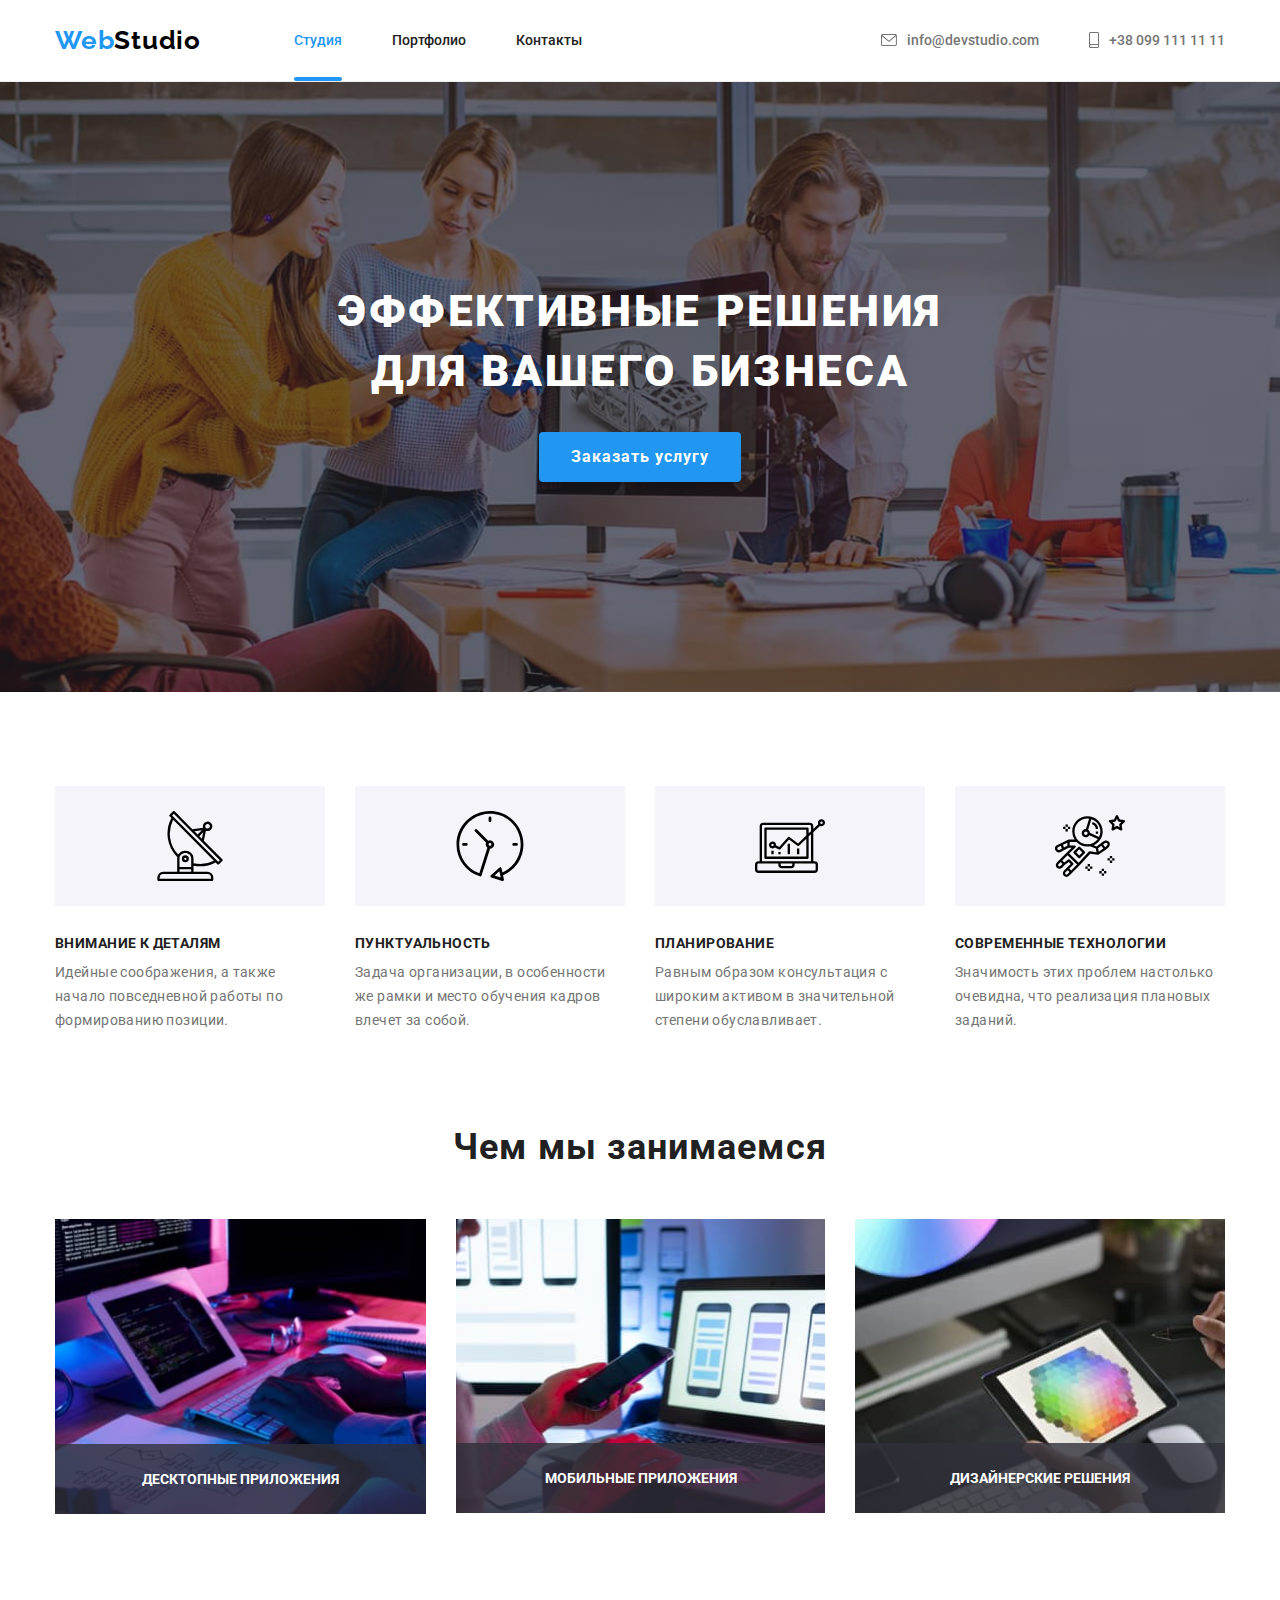
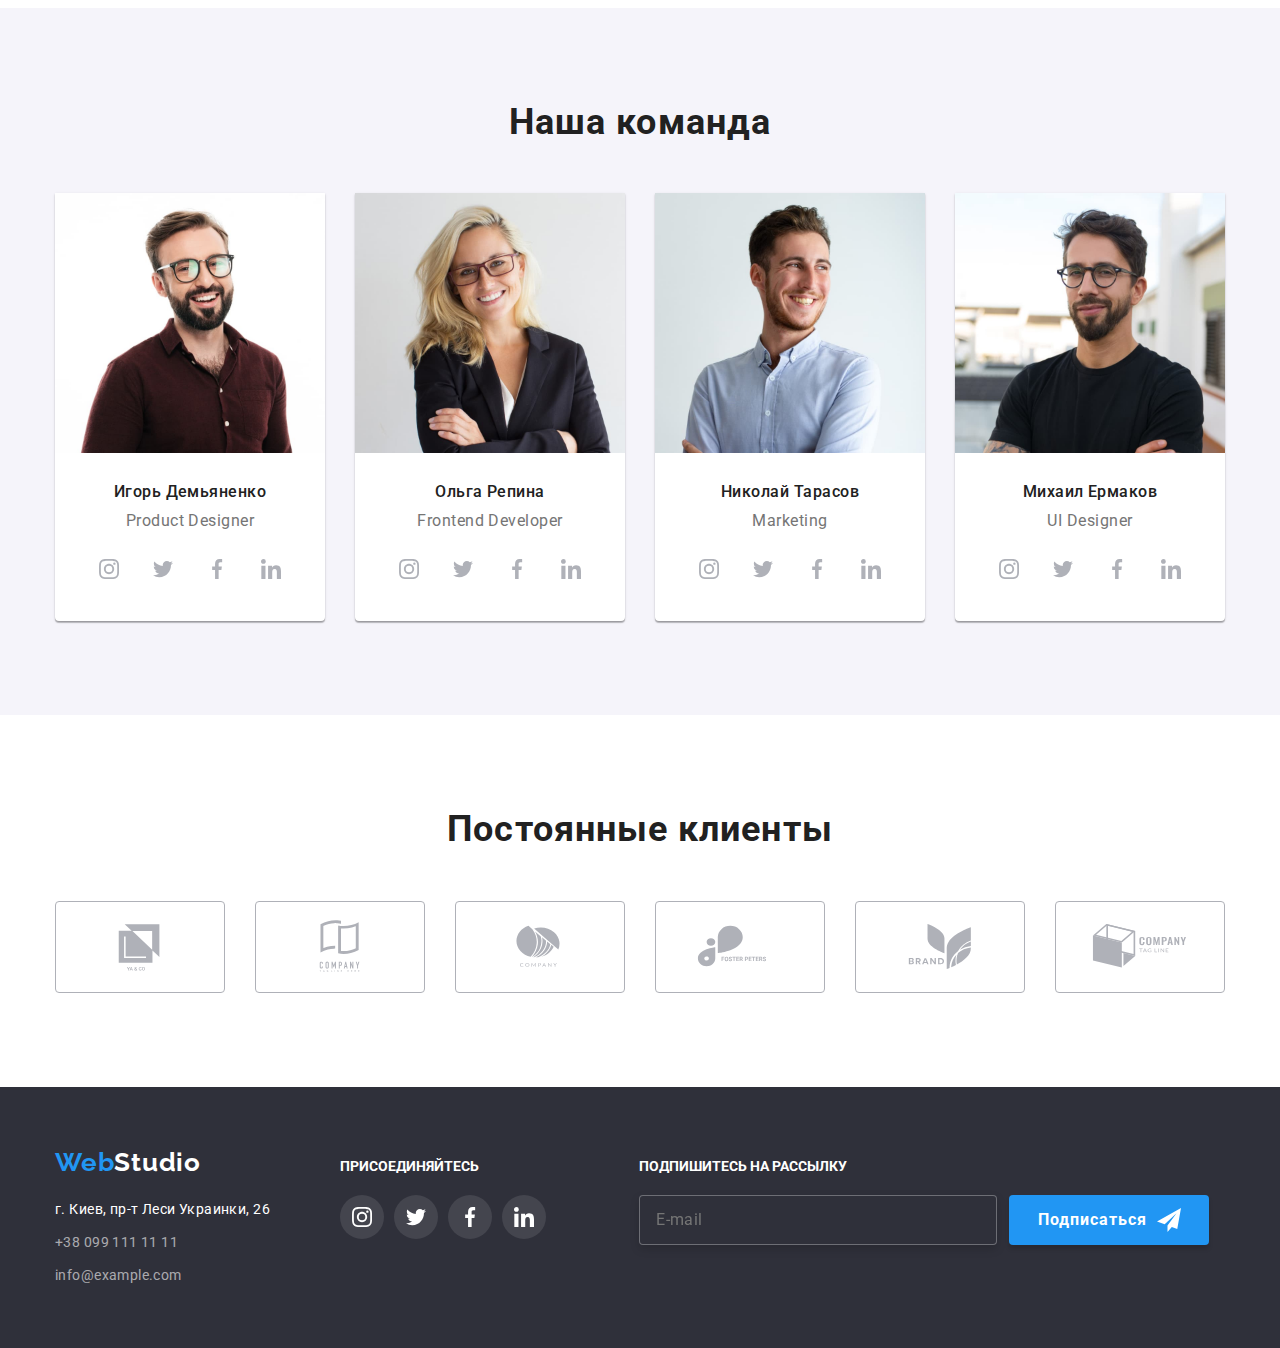
==== index.html @ 7b767199 "start_adapt" ====
<!DOCTYPE html>
<html lang="ru">
  <head>
    <meta charset="UTF-8" />
    <meta http-equiv="X-UA-Compatible" content="IE=edge" />
    <meta name="viewport" content="width=device-width, initial-scale=1.0" />
    <link
      href="https://fonts.googleapis.com/css2?family=Raleway:wght@700&family=Roboto:wght@400;500;700;900&display=swap"
      rel="stylesheet"
    />
    <link
      rel="stylesheet"
      href="https://cdnjs.cloudflare.com/ajax/libs/modern-normalize/1.1.0/modern-normalize.min.css"
    />
    <link rel="stylesheet" href="./css/main.min.css" />
    <title>WebStudio</title>
  </head>
  <body class="body">
    <header class="header">
      <div class="container container--nav">
        <a class="logo" href="index.html" lang="en"> <span class="logo-color">Web</span>Studio</a>
        <nav>
          <ul class="nav-page list">
            <li class="nav-page__item">
              <a href="./index.html" class="nav-page__link nav-page__link--current">Студия</a>
            </li>
            <li class="nav-page__item">
              <a href="./portfolio.html" class="nav-page__link">Портфолио</a>
            </li>
            <li class="nav-page__item"><a href="Контакты" class="nav-page__link">Контакты</a></li>
          </ul>
        </nav>
        <ul class="nav-contact list">
          <li class="nav-contact__item">
            <a class="nav-contact__link nav-contact__link--color" href="mailto:info@devstudio.com">
              <svg class="nav-contact__envelope" width="16" height="12">
                <use href="./images/icons/sprite.svg#icon-envelope"></use>
              </svg>
              info@devstudio.com</a
            >
          </li>
          <li class="nav-contact__item">
            <a class="nav-contact__link nav-contact__link--color" href="tel:+380991111111">
              <svg class="nav-contact__phone" width="10" height="16">
                <use href="./images/icons/sprite.svg#icon-smartphone"></use>
              </svg>
              +38 099 111 11 11</a
            >
          </li>
        </ul>
      </div>
    </header>
    <main class="main">
      <section class="hero section overlay">
        <div class="container">
          <h1 class="hero__title">
            Эффективные решения <br />
            для вашего бизнеса
          </h1>
          <button type="button" class="button button-hero" data-modal-open>Заказать услугу</button>
        </div>
        <div class="backdrop is-hidden" data-modal>
          <div class="modal">
            <button class="close-button" type="button" data-modal-close aria-label="Закрыть окно">
              <svg class="close-button__icon" width="18" height="18">
                <use href="./images/icons/sprite.svg#icon-close"></use>
              </svg>
            </button>

            <form class="order-form" autocomplete="off">
              <span class="order-form__title">Оставьте свои данные, мы вам перезвоним</span>
              <label class="order-form__field">
                <span class="order-form__label">Имя</span>
                <span class="order-form__input-container">
                  <input class="order-form__input" name="name" type="text" />
                  <svg class="order-form__icon" width="18" height="18">
                    <use href="./images/icons/sprite.svg#icon-person"></use>
                  </svg>
                </span>
              </label>
              <label class="order-form__field">
                <span class="order-form__label">Телефон</span>
                <span class="order-form__input-container">
                  <input class="order-form__input" name="phone" type="tel" />
                  <svg class="order-form__icon" width="18" height="18">
                    <use href="./images/icons/sprite.svg#icon-tel"></use>
                  </svg>
                </span>
              </label>
              <label class="order-form__field">
                <span class="order-form__label">Почта</span>
                <span class="order-form__input-container">
                  <input class="order-form__input" name="email" type="email" />
                  <svg class="order-form__icon" width="18" height="18">
                    <use href="./images/icons/sprite.svg#icon-mail"></use>
                  </svg>
                </span>
              </label>
              <label class="order-form__field order-form__comments">
                <span class="order-form__comments__label">Комментарий</span>
                <textarea
                  class="order-form__comments__text"
                  name="comments"
                  placeholder="Введите текст"
                ></textarea>
              </label>
              <label class="checkbox">
                <span class="checkbox__container">
                  <input class="checkbox__input" name="agreement" type="checkbox" />
                  <svg class="checkbox__icon-checked" width="16" height="15">
                    <use href="./images/icons/sprite.svg#icon-check"></use>
                  </svg>
                  <span class="checkbox__icon-unchecked"></span>
                </span>
                <span class="checkbox__label">
                  Соглашаюсь с рассылкой и принимаю
                  <a class="checkbox__link" href="" target="_blank" rel="noopener noreferrer"
                    >Условия договора</a
                  >
                </span>
              </label>
              <button class="button button-modal" type="submit">Отправить</button>
            </form>
          </div>
        </div>
      </section>
      <section class="section">
        <div class="container">
          <h2 hidden>Особенности</h2>
          <ul class="feature">
            <li class="feature__item">
              <div class="feature__background">
                <svg class="feature__icon" width="70" height="70">
                  <use href="./images/icons/sprite.svg#icon-antenna"></use>
                </svg>
              </div>
              <h3 class="feature__title">Внимание к деталям</h3>
              <p class="feature__text">
                Идейные соображения, а также начало повседневной работы по формированию позиции.
              </p>
            </li>
            <li class="feature__item">
              <div class="feature__background">
                <svg class="feature__icon" width="70" height="70">
                  <use href="./images/icons/sprite.svg#icon-clock"></use>
                </svg>
              </div>
              <h3 class="feature__title">Пунктуальность</h3>
              <p class="feature__text">
                Задача организации, в особенности же рамки и место обучения кадров влечет за собой.
              </p>
            </li>
            <li class="feature__item">
              <div class="feature__background">
                <svg class="feature__icon" width="70" height="70">
                  <use href="./images/icons/sprite.svg#icon-diagram"></use>
                </svg>
              </div>
              <h3 class="feature__title">Планирование</h3>
              <p class="feature__text">
                Равным образом консультация с широким активом в значительной степени обуславливает.
              </p>
            </li>
            <li class="feature__item">
              <div class="feature__background">
                <svg class="feature__icon" width="70" height="70">
                  <use href="./images/icons/sprite.svg#icon-astronaut"></use>
                </svg>
              </div>
              <h3 class="feature__title">Современные технологии</h3>
              <p class="feature__text">
                Значимость этих проблем настолько очевидна, что реализация плановых заданий.
              </p>
            </li>
          </ul>
        </div>
      </section>
      <section class="section task">
        <div class="container">
          <h2 class="task__title title-h2">Чем мы занимаемся</h2>
          <ul class="list task__list">
            <li class="task__item">
              <div class="task__name">
                <img
                  class="img"
                  src="./images/img_pc.jpg"
                  alt="Работа на ПК"
                  width="371"
                  height="294"
                />
                <div class="task__container">
                  <p class="task__text">ДЕСКТОПНЫЕ ПРИЛОЖЕНИЯ</p>
                </div>
              </div>
            </li>
            <li class="task__item">
              <div class="task__name">
                <img
                  class="img"
                  src="./images/img_phone.jpg"
                  alt="Работа на телефоне"
                  width="370"
                  height="294"
                />
                <div class="task__container">
                  <p class="task__text">МОБИЛЬНЫЕ ПРИЛОЖЕНИЯ</p>
                </div>
              </div>
            </li>
            <li class="task__item">
              <div class="task__name">
                <img
                  class="img"
                  src="./images/img_tab.jpg"
                  alt="Работа на планшете"
                  width="370"
                  height="294"
                />
                <div class="task__container">
                  <p class="task__text">ДИЗАЙНЕРСКИЕ РЕШЕНИЯ</p>
                </div>
              </div>
            </li>
          </ul>
        </div>
      </section>
      <section class="team section">
        <div class="container">
          <h2 class="team__title title-h2">Наша команда</h2>
          <ul class="team__cont team__list list">
            <li class="team__item">
              <img
                class="img"
                src="./images/img_PD.jpg"
                alt="Product Designer"
                width="270"
                height="260"
              />
              <div class="team__text">
                <h3 class="team__party">Игорь Демьяненко</h3>
                <p class="team__post" lang="en">Product Designer</p>
                <ul class="list social-network social-network-team">
                  <li class="social-network__item social-network-team__item">
                    <a
                      href=""
                      class="social-network__link social-network-team__link"
                      aria-label="instagram"
                    >
                      <svg class="social-network__icon" width="20" height="20">
                        <use href="./images/icons/sprite.svg#icon-instagram"></use>
                      </svg>
                    </a>
                  </li>
                  <li class="social-network__item social-network-team__item">
                    <a
                      href=""
                      class="social-network__link social-network-team__link"
                      aria-label="twitter"
                    >
                      <svg class="social-network__icon" width="20" height="20">
                        <use href="./images/icons/sprite.svg#icon-twitter"></use>
                      </svg>
                    </a>
                  </li>
                  <li class="social-network__item social-network-team__item">
                    <a
                      href=""
                      class="social-network__link social-network-team__link"
                      aria-label="facebook"
                    >
                      <svg class="social-network__icon" width="20" height="20">
                        <use href="./images/icons/sprite.svg#icon-facebook"></use>
                      </svg>
                    </a>
                  </li>
                  <li class="social-network__item social-network-team__item">
                    <a
                      href=""
                      class="social-network__link social-network-team__link"
                      aria-label="linkedin"
                    >
                      <svg class="social-network__icon" width="20" height="20">
                        <use href="./images/icons/sprite.svg#icon-linkedin"></use>
                      </svg>
                    </a>
                  </li>
                </ul>
              </div>
            </li>
            <li class="team__item">
              <img
                class="img"
                src="./images/img_FD.jpg"
                alt="Frontend Developer"
                width="270"
                height="260"
              />
              <div class="team__text">
                <h3 class="team__party">Ольга Репина</h3>
                <p class="team__post" lang="en">Frontend Developer</p>
                <ul class="list social-network social-network-team">
                  <li class="social-network__item social-network-team__item">
                    <a
                      href=""
                      class="social-network__link social-network-team__link"
                      aria-label="instagram"
                    >
                      <svg class="social-network__icon" width="20" height="20">
                        <use href="./images/icons/sprite.svg#icon-instagram"></use>
                      </svg>
                    </a>
                  </li>
                  <li class="social-network__item social-network-team__item">
                    <a
                      href=""
                      class="social-network__link social-network-team__link"
                      aria-label="twitter"
                    >
                      <svg class="social-network__icon" width="20" height="20">
                        <use href="./images/icons/sprite.svg#icon-twitter"></use>
                      </svg>
                    </a>
                  </li>
                  <li class="social-network__item social-network-team__item">
                    <a
                      href=""
                      class="social-network__link social-network-team__link"
                      aria-label="facebook"
                    >
                      <svg class="social-network__icon" width="20" height="20">
                        <use href="./images/icons/sprite.svg#icon-facebook"></use>
                      </svg>
                    </a>
                  </li>
                  <li class="social-network__item social-network-team__item">
                    <a
                      href=""
                      class="social-network__link social-network-team__link"
                      aria-label="linkedin"
                    >
                      <svg class="social-network__icon" width="20" height="20">
                        <use href="./images/icons/sprite.svg#icon-linkedin"></use>
                      </svg>
                    </a>
                  </li>
                </ul>
              </div>
            </li>
            <li class="team__item">
              <img class="img" src="./images/img_M.jpg" alt="Marketing" width="270" height="260" />
              <div class="team__text">
                <h3 class="team__party">Николай Тарасов</h3>
                <p class="team__post" lang="en">Marketing</p>
                <ul class="list social-network social-network-team">
                  <li class="social-network__item social-network-team__item">
                    <a
                      href=""
                      class="social-network__link social-network-team__link"
                      aria-label="instagram"
                    >
                      <svg class="social-network__icon" width="20" height="20">
                        <use href="./images/icons/sprite.svg#icon-instagram"></use>
                      </svg>
                    </a>
                  </li>
                  <li class="social-network__item social-network-team__item">
                    <a
                      href=""
                      class="social-network__link social-network-team__link"
                      aria-label="twitter"
                    >
                      <svg class="social-network__icon" width="20" height="20">
                        <use href="./images/icons/sprite.svg#icon-twitter"></use>
                      </svg>
                    </a>
                  </li>
                  <li class="social-network__item social-network-team__item">
                    <a
                      href=""
                      class="social-network__link social-network-team__link"
                      aria-label="facebook"
                    >
                      <svg class="social-network__icon" width="20" height="20">
                        <use href="./images/icons/sprite.svg#icon-facebook"></use>
                      </svg>
                    </a>
                  </li>
                  <li class="social-network__item social-network-team__item">
                    <a
                      href=""
                      class="social-network__link social-network-team__link"
                      aria-label="linkedin"
                    >
                      <svg class="social-network__icon" width="20" height="20">
                        <use href="./images/icons/sprite.svg#icon-linkedin"></use>
                      </svg>
                    </a>
                  </li>
                </ul>
              </div>
            </li>
            <li class="team__item">
              <img
                class="img"
                src="./images/img_UI.jpg"
                alt="UI Designer"
                width="270"
                height="260"
              />
              <div class="team__text">
                <h3 class="team__party">Михаил Ермаков</h3>
                <p class="team__post" lang="en">UI Designer</p>
                <ul class="list social-network social-network-team">
                  <li class="social-network__item social-network-team__item">
                    <a
                      href=""
                      class="social-network__link social-network-team__link"
                      aria-label="instagram"
                    >
                      <svg class="social-network__icon" width="20" height="20">
                        <use href="./images/icons/sprite.svg#icon-instagram"></use>
                      </svg>
                    </a>
                  </li>
                  <li class="social-network__item social-network-team__item">
                    <a
                      href=""
                      class="social-network__link social-network-team__link"
                      aria-label="twitter"
                    >
                      <svg class="social-network__icon" width="20" height="20">
                        <use href="./images/icons/sprite.svg#icon-twitter"></use>
                      </svg>
                    </a>
                  </li>
                  <li class="social-network__item social-network-team__item">
                    <a
                      href=""
                      class="social-network__link social-network-team__link"
                      aria-label="facebook"
                    >
                      <svg class="social-network__icon" width="20" height="20">
                        <use href="./images/icons/sprite.svg#icon-facebook"></use>
                      </svg>
                    </a>
                  </li>
                  <li class="social-network__item social-network-team__item">
                    <a
                      href=""
                      class="social-network__link social-network-team__link"
                      aria-label="linkedin"
                    >
                      <svg class="social-network__icon" width="20" height="20">
                        <use href="./images/icons/sprite.svg#icon-linkedin"></use>
                      </svg>
                    </a>
                  </li>
                </ul>
              </div>
            </li>
          </ul>
        </div>
      </section>
      <section class="section clients">
        <div class="container">
          <h2 class="clients__title title-h2">Постоянные клиенты</h2>
          <ul class="clients__list list">
            <li class="clients__item">
              <a class="clients__link" href="">
                <svg class="clients__icon" width="106" height="60">
                  <use href="./images/icons/sprite.svg#icon-Logo1"></use>
                </svg>
              </a>
            </li>
            <li class="clients__item">
              <a class="clients__link" href="">
                <svg class="clients__icon" width="106" height="60">
                  <use href="./images/icons/sprite.svg#icon-Logo2"></use>
                </svg>
              </a>
            </li>
            <li class="clients__item">
              <a class="clients__link" href="">
                <svg class="clients__icon" width="106" height="60">
                  <use href="./images/icons/sprite.svg#icon-Logo3"></use>
                </svg>
              </a>
            </li>
            <li class="clients__item">
              <a class="clients__link" href="">
                <svg class="clients__icon" width="106" height="60">
                  <use href="./images/icons/sprite.svg#icon-Logo4"></use>
                </svg>
              </a>
            </li>
            <li class="clients__item">
              <a class="clients__link" href="">
                <svg class="clients__icon" width="106" height="60">
                  <use href="./images/icons/sprite.svg#icon-Logo5"></use>
                </svg>
              </a>
            </li>
            <li class="clients__item">
              <a class="clients__link" href="">
                <svg class="clients__icon" width="106" height="60">
                  <use href="./images/icons/sprite.svg#icon-Logo6"></use>
                </svg>
              </a>
            </li>
          </ul>
        </div>
      </section>
    </main>
    <footer class="footer">
      <div class="container container--footer">
        <div class="adress">
          <a class="logo" href="./index.html" lang="en">
            <span class="logo-color">Web</span><span class="logo-color2">Studio</span></a
          >

          <address>
            <ul class="footer-adress list">
              <li class="footer-adress__item">
                <a class="footer-adress__link" href="https://goo.gl/maps/iKXkamstdU8A9RDW7"
                  >г. Киев, пр-т Леси Украинки, 26</a
                >
              </li>
              <li class="footer-adress__item">
                <a class="footer-adress__link footer-adress__telmail" href="tel:+380991111111"
                  >+38 099 111 11 11</a
                >
              </li>
              <li class="footer-adress__item">
                <a class="footer-adress__link footer-adress__telmail" href="mailto:info@example.com"
                  >info@example.com</a
                >
              </li>
            </ul>
          </address>
        </div>
        <div class="content">
          <h4 class="footer__title">ПРИСОЕДИНЯЙТЕСЬ</h4>
          <ul class="social-network social-network-footer list">
            <li class="social-network__item">
              <a class="social-network__link" href="" aria-label="Instagram">
                <svg class="social-network__icon" width="20" height="20">
                  <use href="./images/icons/sprite.svg#icon-instagram"></use>
                </svg>
              </a>
            </li>
            <li class="social-network__item">
              <a class="social-network__link" href="" aria-label="Twitter">
                <svg class="social-network__icon" width="20" height="20">
                  <use href="./images/icons/sprite.svg#icon-twitter"></use>
                </svg>
              </a>
            </li>
            <li class="social-network__item">
              <a class="social-network__link" href="" aria-label="Facebook">
                <svg class="social-network__icon" width="20" height="20">
                  <use href="./images/icons/sprite.svg#icon-facebook"></use>
                </svg>
              </a>
            </li>
            <li class="social-network__item">
              <a class="social-network__link" href="" aria-label="LinkedIn">
                <svg class="social-network__icon" width="20" height="20">
                  <use href="./images/icons/sprite.svg#icon-linkedin"></use>
                </svg>
              </a>
            </li>
          </ul>
        </div>
        <div class="footer-connect">
          <h4 class="footer__title">ПОДПИШИТЕСЬ НА РАССЫЛКУ</h4>
          <form class="footer-connect__form">
            <label class="footer-connect__field">
              <input
                class="footer-connect__input"
                name="footer-email"
                type="email"
                placeholder="E-mail"
              />
            </label>

            <button type="submit" class="button button-footer">Подписаться</button>
            <svg class="button-footer-icon" width="24" height="24">
              <use href="./images/icons/sprite.svg#icon-telegram"></use>
            </svg>
          </form>
        </div>
      </div>
    </footer>
    <script src="./js/modal.js"></script>
  </body>
</html>
---- css/main.min.css ----
h1,h2,h3,h4,h5,h6,p,ul{margin-top:0;margin-bottom:0}ul{padding-left:0}.body .button{cursor:pointer;border:none}html{-webkit-box-sizing:border-box;box-sizing:border-box}*,*::before,*::after{-webkit-box-sizing:inherit;box-sizing:inherit}img{display:block;max-width:100%;height:auto}.body{font-family:Roboto, sans-serif;font-style:normal;font-weight:400;color:#757575}.container{width:1200px;margin:0 auto;padding-left:15px;padding-right:15px}.section{padding-top:94px;padding-bottom:94px}.list,.main .company-list,.task-list,.company-title,.clients-title,.gallery{list-style-type:none;margin:0;padding:0}.title-h2{margin-bottom:50px;font-weight:700;font-size:36px;line-height:1.16;text-align:center;letter-spacing:0.03em;color:#212121}.logo{margin-right:93px;margin-top:25px;margin-bottom:25px;font-family:Raleway, sans-serif;font-weight:700;text-decoration:none;font-size:26px;line-height:1.19;letter-spacing:0.03em;color:#000}.logo-color{color:#2196f3}.logo-color2{color:#fff}.button{font-weight:700;font-size:16px;font-family:inherit;line-height:1.87;letter-spacing:0.06em;color:#fff;background-color:#2196f3;-webkit-box-shadow:0px 4px 4px rgba(0,0,0,0.15);box-shadow:0px 4px 4px rgba(0,0,0,0.15);border-radius:4px;-webkit-transition:background-color 250ms cubic-bezier(0.4, 0, 0.2, 1);transition:background-color 250ms cubic-bezier(0.4, 0, 0.2, 1)}.button:hover,.button:focus{background-color:#188ce8}.button-hero{display:block;margin:0 auto;padding:10px 32px}.button-footer{display:-webkit-box;display:-ms-flexbox;display:flex;padding:10px 62px 10px 29px;margin-left:12px}.button-footer-icon{position:absolute;right:28px;fill:white}.button-modal{display:block;margin:0 auto;padding:10px 55px}.social-network{display:-webkit-box;display:-ms-flexbox;display:flex;-webkit-box-pack:center;-ms-flex-pack:center;justify-content:center}.social-network__item:not(:last-child){margin-right:10px}.social-network__link{display:-webkit-box;display:-ms-flexbox;display:flex;width:44px;height:44px;border-radius:50%;-webkit-box-pack:center;-ms-flex-pack:center;justify-content:center;-webkit-box-align:center;-ms-flex-align:center;align-items:center;cursor:pointer;background-color:rgba(255,255,255,0.1);fill:#fff;-webkit-transition:250ms cubic-bezier(0.4, 0, 0.2, 1);transition:250ms cubic-bezier(0.4, 0, 0.2, 1)}.social-network__link:hover,.social-network__link:focus{background-color:#2196f3;fill:#fff}.social-network-team{margin-top:16px}.social-network-team__item{fill:#afb1b8}.social-network-team__link{background-color:#fff;fill:#afb1b8}.social-network-team__link:hover,.social-network-team__link:focus{-webkit-filter:drop-shadow(0px 4px 4px rgba(0,0,0,0.25));filter:drop-shadow(0px 4px 4px rgba(0,0,0,0.25))}.header{border-bottom:1px solid #ececec;background-color:#fff}.container--nav{display:-webkit-box;display:-ms-flexbox;display:flex;-webkit-box-align:center;-ms-flex-align:center;align-items:center}.nav-page,.nav-contact{display:-webkit-box;display:-ms-flexbox;display:flex;list-style-type:none;margin-left:auto;font-weight:500;font-size:14px}.nav-page__item:not(:last-child),.nav-contact__item:not(:last-child){margin-right:50px}.nav-page__link,.nav-contact__link{padding-top:30px;padding-bottom:30px;position:relative;text-decoration:none;color:#212121;-webkit-transition:250ms cubic-bezier(0.4, 0, 0.2, 1);transition:250ms cubic-bezier(0.4, 0, 0.2, 1)}.nav-page__link--color,.nav-contact__link--color{padding-top:30px;padding-bottom:30px;text-decoration:none;color:#757575;-webkit-transition:250ms cubic-bezier(0.4, 0, 0.2, 1);transition:250ms cubic-bezier(0.4, 0, 0.2, 1)}.nav-page__link--current,.nav-contact__link--current{color:#2196f3}.nav-page__link--current::after,.nav-contact__link--current::after{content:'';position:absolute;left:0;bottom:-3px;width:100%;height:4px;background-color:#2196f3;border-radius:2px}.nav-page__link:hover,.nav-page__link:focus,.nav-contact__link:hover,.nav-contact__link:focus{color:#2196f3;fill:#2196f3}.nav-page__envelope,.nav-page__phone,.nav-contact__envelope,.nav-contact__phone{margin-right:10px;fill:currentColor}.nav-page__link--color,.nav-contact__link--color{display:-webkit-box;display:-ms-flexbox;display:flex;-webkit-box-align:center;-ms-flex-align:center;align-items:center}.hero{background-color:#2f303a;padding-top:200px;padding-bottom:210px}.hero__title{font-weight:900;font-size:44px;line-height:1.36;text-align:center;letter-spacing:0.06em;text-transform:uppercase;color:#fff;margin-top:0;margin-bottom:30px}.feature{display:-webkit-box;display:-ms-flexbox;display:flex;list-style-type:none}.feature__item{width:270px}.feature__item:not(:last-child){margin-right:30px}.feature__background{display:-webkit-box;display:-ms-flexbox;display:flex;-webkit-box-pack:center;-ms-flex-pack:center;justify-content:center;-webkit-box-align:center;-ms-flex-align:center;align-items:center;width:100%;height:120px;margin-bottom:30px;background-color:#f5f4fa}.feature__title{margin:0;font-weight:700;font-size:14px;line-height:1.14;letter-spacing:0.03em;text-transform:uppercase;color:#212121}.feature__text{margin-top:10px;margin-bottom:0;font-size:14px;line-height:1.71;letter-spacing:0.03em}.overlay{background-image:-webkit-gradient(linear, left bottom, left top, from(rgba(47,48,58,0.4)), to(rgba(47,48,58,0.4))),url(../images/img_overlay.jpg);background-image:linear-gradient(to top, rgba(47,48,58,0.4), rgba(47,48,58,0.4)),url(../images/img_overlay.jpg);max-width:1600px;margin-left:auto;margin-right:auto;background-position:center;background-size:cover;background-repeat:no-repeat}.backdrop{position:fixed;top:0;left:0;width:100%;height:100%;z-index:10;background-color:rgba(0,0,0,0.2);-webkit-transition:opacity 250ms cubic-bezier(0.4, 0, 0.2, 1),visibility 250ms cubic-bezier(0.4, 0, 0.2, 1);transition:opacity 250ms cubic-bezier(0.4, 0, 0.2, 1),visibility 250ms cubic-bezier(0.4, 0, 0.2, 1)}.backdrop.is-hidden{visibility:hidden;opacity:0;pointer-events:none}.modal-backdrop.is-hidden .modal{opacity:0;-webkit-transform:translate(-50%, -50%) scale(1.5);transform:translate(-50%, -50%) scale(1.5)}.modal{position:absolute;top:50%;left:50%;-webkit-transform:translate(-50%, -50%);transform:translate(-50%, -50%);display:-webkit-box;display:-ms-flexbox;display:flex;-webkit-box-align:center;-ms-flex-align:center;align-items:center;-webkit-box-pack:center;-ms-flex-pack:center;justify-content:center;height:581px;padding:40px;background-color:#fff;-webkit-box-shadow:0px 1px 3px rgba(0,0,0,0.12),0px 1px 1px rgba(0,0,0,0.14),0px 2px 1px rgba(0,0,0,0.2);box-shadow:0px 1px 3px rgba(0,0,0,0.12),0px 1px 1px rgba(0,0,0,0.14),0px 2px 1px rgba(0,0,0,0.2);border-radius:4px;opacity:1;-webkit-transform:translate(-50%, -50%) scale(1);transform:translate(-50%, -50%) scale(1);-webkit-transition:opacity 250ms cubic-bezier(0.4, 0, 0.2, 1),-webkit-transform 250ms cubic-bezier(0.4, 0, 0.2, 1);transition:opacity 250ms cubic-bezier(0.4, 0, 0.2, 1),-webkit-transform 250ms cubic-bezier(0.4, 0, 0.2, 1);transition:transform 250ms cubic-bezier(0.4, 0, 0.2, 1),opacity 250ms cubic-bezier(0.4, 0, 0.2, 1);transition:transform 250ms cubic-bezier(0.4, 0, 0.2, 1),opacity 250ms cubic-bezier(0.4, 0, 0.2, 1),-webkit-transform 250ms cubic-bezier(0.4, 0, 0.2, 1)}.close-button{position:absolute;top:8px;right:8px;display:-webkit-box;display:-ms-flexbox;display:flex;-webkit-box-pack:center;-ms-flex-pack:center;justify-content:center;-webkit-box-align:center;-ms-flex-align:center;align-items:center;padding:0;margin:0;width:30px;height:30px;background-color:#fff;border:1px solid rgba(0,0,0,0.1);border-radius:50%;cursor:pointer;-webkit-transition:250ms cubic-bezier(0.4, 0, 0.2, 1);transition:250ms cubic-bezier(0.4, 0, 0.2, 1)}.close-button__icon{fill:currentColor}.close-button:hover,.close-button:focus{color:#2196f3}.order-form__title{display:-webkit-box;display:-ms-flexbox;display:flex;-webkit-box-pack:center;-ms-flex-pack:center;justify-content:center;margin-bottom:12px;font-weight:700;font-size:20px;line-height:1.15;color:#212121}.order-form__field{display:block;margin-bottom:10px;text-align:left}.order-form__label,.order-form__comments__label,.order-form__comments__text{display:inline-block;margin-bottom:4px;font-size:12px;line-height:1.17;letter-spacing:0.01em}.order-form__input-container{position:relative;display:block}.order-form__input{display:-webkit-box;display:-ms-flexbox;display:flex;width:100%;height:40px;padding:12px 16px;padding-left:42px;line-height:1.14;letter-spacing:0.01em;color:#757575;border:1px solid rgba(33,33,33,0.2);border-radius:4px;-webkit-transition:border-color 250ms cubic-bezier(0.4, 0, 0.2, 1);transition:border-color 250ms cubic-bezier(0.4, 0, 0.2, 1)}.order-form__icon{position:absolute;top:50%;left:13px;color:#212121;fill:currentColor;-webkit-transform:translateY(-50%);transform:translateY(-50%);-webkit-transition:color 250ms cubic-bezier(0.4, 0, 0.2, 1);transition:color 250ms cubic-bezier(0.4, 0, 0.2, 1)}.order-form__field:focus-within .order-form__input,.order-form__field:focus-within .order-form__comments__text{outline:0;border-color:#2196f3}.order-form__field:focus-within .order-form__icon{color:#2196f3}.order-form__comments{margin-bottom:20px}.order-form__comments__text{display:-webkit-box;display:-ms-flexbox;display:flex;width:100%;height:120px;padding:12px 16px;resize:none;color:#757575;border:1px solid rgba(33,33,33,0.2);border-radius:4px;-webkit-transition:border-color 250ms cubic-bezier(0.4, 0, 0.2, 1);transition:border-color 250ms cubic-bezier(0.4, 0, 0.2, 1)}.order-form__comments::-webkit-input-placeholder{color:rgba(117,117,117,0.5)}.order-form__comments:-ms-input-placeholder{color:rgba(117,117,117,0.5)}.order-form__comments::-ms-input-placeholder{color:rgba(117,117,117,0.5)}.order-form__comments::placeholder{color:rgba(117,117,117,0.5)}.checkbox{display:-webkit-box;display:-ms-flexbox;display:flex;-webkit-box-pack:center;-ms-flex-pack:center;justify-content:center;-webkit-box-align:center;-ms-flex-align:center;align-items:center;margin-bottom:30px;width:100%}.checkbox__container{position:relative;display:block;width:16px;height:15px;margin-right:8px;cursor:pointer}.checkbox__icon-checked{position:absolute;top:0;left:0;width:16px;height:15px;-webkit-transform:scale(0.2);transform:scale(0.2);opacity:0;-webkit-transition:opacity 250ms cubic-bezier(0.4, 0, 0.2, 1),-webkit-transform 250ms cubic-bezier(0.4, 0, 0.2, 1);transition:opacity 250ms cubic-bezier(0.4, 0, 0.2, 1),-webkit-transform 250ms cubic-bezier(0.4, 0, 0.2, 1);transition:transform 250ms cubic-bezier(0.4, 0, 0.2, 1),opacity 250ms cubic-bezier(0.4, 0, 0.2, 1);transition:transform 250ms cubic-bezier(0.4, 0, 0.2, 1),opacity 250ms cubic-bezier(0.4, 0, 0.2, 1),-webkit-transform 250ms cubic-bezier(0.4, 0, 0.2, 1)}.checkbox__icon-unchecked{position:absolute;top:0;left:0;display:block;width:16px;height:15px;border:2px solid #757575;border-radius:2px;-webkit-transition:border-color 250ms cubic-bezier(0.4, 0, 0.2, 1),border-color 250ms cubic-bezier(0.4, 0, 0.2, 1);transition:border-color 250ms cubic-bezier(0.4, 0, 0.2, 1),border-color 250ms cubic-bezier(0.4, 0, 0.2, 1)}.checkbox__label{cursor:pointer;font-size:14px;line-height:1.71;letter-spacing:0.03em;color:#757575}.checkbox__link{color:#2196f3;-webkit-text-decoration-line:underline;text-decoration-line:underline}.checkbox__input{position:absolute;white-space:nowrap;width:1px;height:1px;overflow:hidden;border:0;padding:0;clip:rect(0 0 0 0);-webkit-clip-path:inset(50%);clip-path:inset(50%);margin:-1px}.checkbox__input:checked+.checkbox__icon-checked{-webkit-transform:scale(1);transform:scale(1);opacity:1}.checkbox__input:checked ~ .checkbox__icon-unchecked{border-color:#2196f3}.checkbox__input:focus ~ .checkbox__icon-unchecked,.checkbox__input:hover ~ .checkbox__icon-unchecked{border-color:#2196f3}.checkbox__input:focus:checked ~ .checkbox__icon-unchecked,.checkbox__input:hover:checked ~ .checkbox__icon-unchecked{border-color:#2196f3}.team{background-color:#f5f4fa}.team__cont{display:-webkit-box;display:-ms-flexbox;display:flex;-webkit-box-pack:justify;-ms-flex-pack:justify;justify-content:space-between}.team__item{background-color:#fff;-webkit-box-shadow:0px 1px 3px rgba(0,0,0,0.12),0px 1px 1px rgba(0,0,0,0.14),0px 2px 1px rgba(0,0,0,0.2);box-shadow:0px 1px 3px rgba(0,0,0,0.12),0px 1px 1px rgba(0,0,0,0.14),0px 2px 1px rgba(0,0,0,0.2);border-radius:0px 0px 4px 4px}.team__list:not(:last-child){margin-right:30px}.team__item:not(:last-child){margin-right:30px}.team__party{padding-bottom:10px;font-weight:500;font-size:16px;line-height:1.18;text-align:center;letter-spacing:0.03em;color:#212121}.team__post{font-size:16px;line-height:1.18;text-align:center;letter-spacing:0.03em}.team__text{padding-top:30px;padding-bottom:30px}.task{padding-top:0px}.task__container{width:100%;height:70px;position:absolute;display:-webkit-box;display:-ms-flexbox;display:flex;-webkit-box-pack:center;-ms-flex-pack:center;justify-content:center;-webkit-box-align:center;-ms-flex-align:center;align-items:center;bottom:0px;left:0px;color:#fff;background-color:rgba(47,48,58,0.8)}.task__name{position:relative}.task__text{font-size:14px;font-weight:700}.task__list{display:-webkit-box;display:-ms-flexbox;display:flex;-webkit-box-pack:justify;-ms-flex-pack:justify;justify-content:space-between}.task__item:not(:last-child){margin-right:30px}.clients__list{display:-webkit-box;display:-ms-flexbox;display:flex;list-style-type:none;padding:0}.clients__item:not(:last-child){margin-right:30px}.clients__link{display:-webkit-box;display:-ms-flexbox;display:flex;width:170px;height:92px;-webkit-box-pack:center;-ms-flex-pack:center;justify-content:center;-webkit-box-align:center;-ms-flex-align:center;align-items:center;border-radius:4px;border:1px solid #afb1b8;fill:#afb1b8;-webkit-transition:250ms cubic-bezier(0.4, 0, 0.2, 1);transition:250ms cubic-bezier(0.4, 0, 0.2, 1)}.clients__link:hover,.clients__link:focus{border:1px solid #2196f3;fill:#2196f3}.filter,.gallery{list-style-type:none;font-size:14px}.filter{display:-webkit-box;display:-ms-flexbox;display:flex;-webkit-box-pack:center;-ms-flex-pack:center;justify-content:center}.filter__container:not(:last-child){margin-right:8px}.filter__button{padding:6px 22px;letter-spacing:0.06em;color:#212121;font-family:inherit;font-weight:500;font-size:16px;line-height:1.62;letter-spacing:0.03em;background-color:#f5f4fa;border-radius:4px;-webkit-transition:250ms cubic-bezier(0.4, 0, 0.2, 1);transition:250ms cubic-bezier(0.4, 0, 0.2, 1)}.filter__button:hover,.filter__button:focus{background-color:#2196f3;-webkit-box-shadow:0px 3px 1px rgba(0,0,0,0.1),0px 1px 2px rgba(0,0,0,0.08),0px 2px 2px rgba(0,0,0,0.12);box-shadow:0px 3px 1px rgba(0,0,0,0.1),0px 1px 2px rgba(0,0,0,0.08),0px 2px 2px rgba(0,0,0,0.12);color:#fff}.filter__button--current{background-color:#2196f3;color:#fff}.gallery{display:-webkit-box;display:-ms-flexbox;display:flex;-ms-flex-wrap:wrap;flex-wrap:wrap;margin-top:50px}.card{margin-right:30px;margin-bottom:30px}.card:nth-child(3n){margin-right:0px}.card:nth-last-child(-n+3){margin-bottom:0}.card__link{text-decoration:none;-ms-scroll-snap-type:none;scroll-snap-type:none;display:inline-block;-webkit-transition:250ms cubic-bezier(0.4, 0, 0.2, 1);transition:250ms cubic-bezier(0.4, 0, 0.2, 1)}.card__link:hover{-webkit-box-shadow:0px 1px 1px rgba(0,0,0,0.12),0px 4px 4px rgba(0,0,0,0.06),1px 4px 6px rgba(0,0,0,0.16);box-shadow:0px 1px 1px rgba(0,0,0,0.12),0px 4px 4px rgba(0,0,0,0.06),1px 4px 6px rgba(0,0,0,0.16)}.card__name{margin-bottom:4px;font-weight:700;font-size:18px;line-height:2;letter-spacing:0.06em;color:#212121}.card__comment{font-size:16px;line-height:1.88;letter-spacing:0.03em;color:#757575}.card__container{position:relative;overflow:hidden}.card__text-container{padding:20px 24px;border:1px solid #eee}.card__img{display:block;max-width:100%;height:auto}.card__text{padding:63px 24px}.card__thumb{width:100%;height:100%;top:0px;left:0px;color:#fff;position:absolute;background-color:rgba(33,150,243,0.9);font-size:18px;line-height:1.55;letter-spacing:0.03em;-webkit-transform:translateY(100%);transform:translateY(100%);-webkit-transition:250ms cubic-bezier(0.4, 0, 0.2, 1);transition:250ms cubic-bezier(0.4, 0, 0.2, 1)}.card__link:hover .card__thumb,.card__link:focus .card__thumb{-webkit-transform:translateY(0);transform:translateY(0)}.footer{background-color:#2f303a}.footer__title{margin-top:0;margin-bottom:20px;font-style:bold;font-size:14px;line-height:1.14;color:#fff}.adress{padding:60px 0px}.container--footer{display:-webkit-box;display:-ms-flexbox;display:flex}.content{padding-top:72px}.footer-adress{list-style-type:none;padding-top:20px;margin-right:70px}.footer-adress__item:not(:last-child){margin-bottom:9px}.footer-adress__link{text-decoration:none;font-style:normal;font-size:14px;line-height:1.71;letter-spacing:0.03em;color:#fff}.footer-adress__telmail{color:rgba(255,255,255,0.6)}.footer-adress__link:hover{color:#2196f3}.footer-connect{margin-top:72px;margin-left:93px}.footer-connect__form{position:relative;display:-webkit-box;display:-ms-flexbox;display:flex;-webkit-box-align:center;-ms-flex-align:center;align-items:center}.footer-connect__field:focus-within .footer-connect__input{outline:0;border-color:#2196f3}.footer-connect__input{display:-webkit-box;display:-ms-flexbox;display:flex;width:358px;height:50px;padding:12px 16px;line-height:1.14;letter-spacing:0.03em;background-color:#2f303a;color:rgba(255,255,255,0.6);border:1px solid rgba(255,255,255,0.3);-webkit-filter:drop-shadow(0px 4px 4px rgba(0,0,0,0.15));filter:drop-shadow(0px 4px 4px rgba(0,0,0,0.15));border-radius:4px;-webkit-transition:border-color 250ms cubic-bezier(0.4, 0, 0.2, 1);transition:border-color 250ms cubic-bezier(0.4, 0, 0.2, 1)}
/*# sourceMappingURL=main.min.css.map */
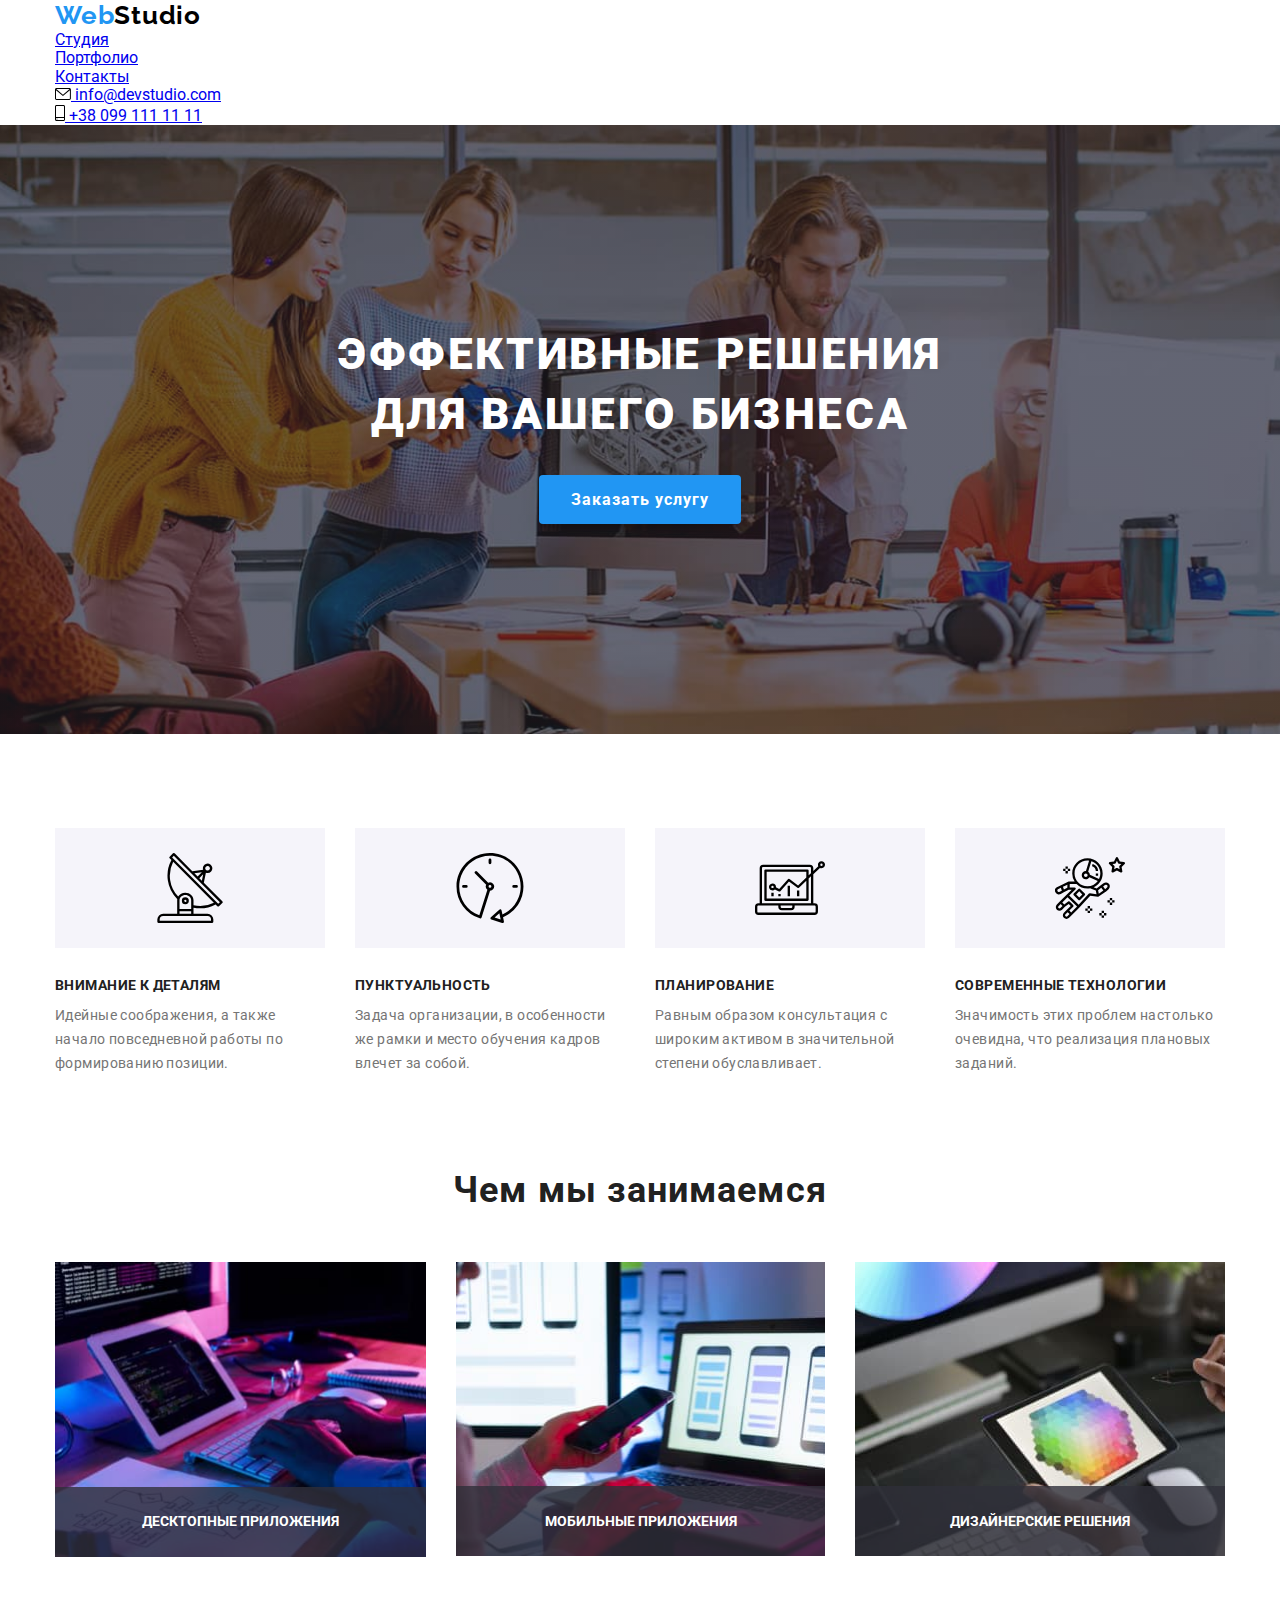
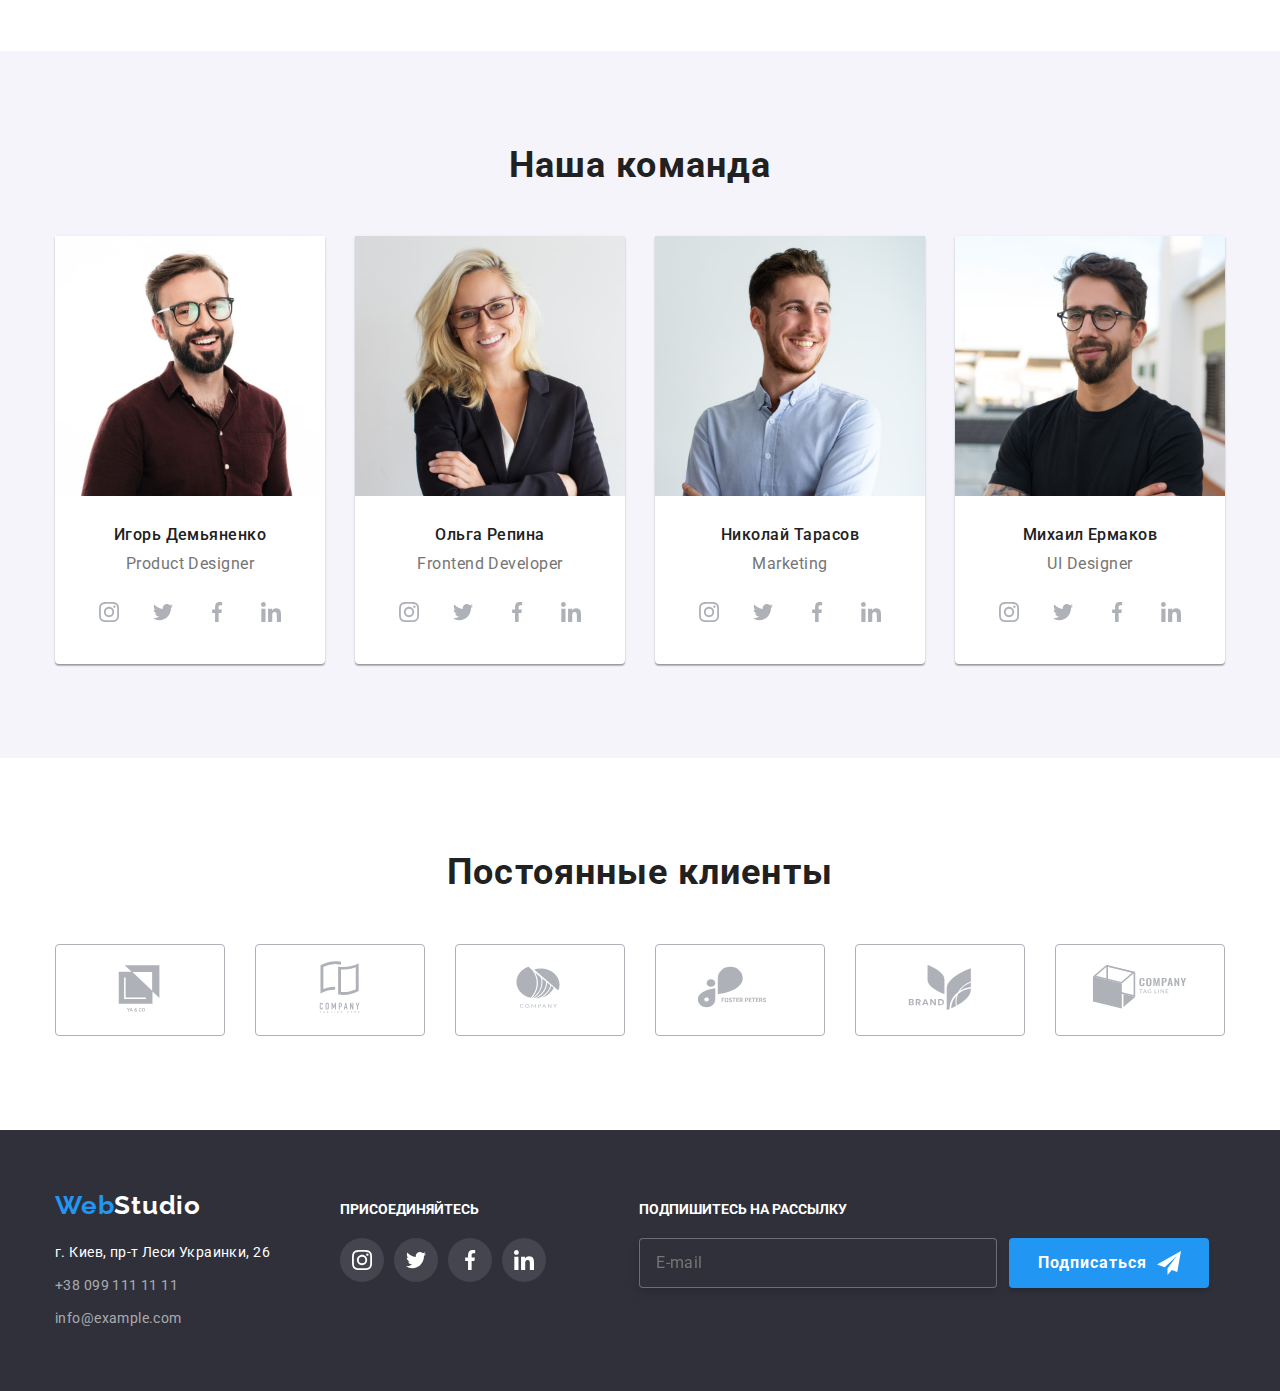
==== commit 842aa3f5: "footer adapt" ====
--- a/index.html
+++ b/index.html
@@ -230,7 +230,7 @@
           <ul class="team__cont team__list list">
             <li class="team__item">
               <img
-                class="img"
+                class="img team__img"
                 src="./images/img_PD.jpg"
                 alt="Product Designer"
                 width="270"
@@ -289,7 +289,7 @@
             </li>
             <li class="team__item">
               <img
-                class="img"
+                class="img team__img"
                 src="./images/img_FD.jpg"
                 alt="Frontend Developer"
                 width="270"
@@ -347,7 +347,13 @@
               </div>
             </li>
             <li class="team__item">
-              <img class="img" src="./images/img_M.jpg" alt="Marketing" width="270" height="260" />
+              <img
+                class="img team__img"
+                src="./images/img_M.jpg"
+                alt="Marketing"
+                width="270"
+                height="260"
+              />
               <div class="team__text">
                 <h3 class="team__party">Николай Тарасов</h3>
                 <p class="team__post" lang="en">Marketing</p>
@@ -401,7 +407,7 @@
             </li>
             <li class="team__item">
               <img
-                class="img"
+                class="img team__img"
                 src="./images/img_UI.jpg"
                 alt="UI Designer"
                 width="270"
--- a/css/main.min.css
+++ b/css/main.min.css
@@ -1,2 +1,2 @@
-h1,h2,h3,h4,h5,h6,p,ul{margin-top:0;margin-bottom:0}ul{padding-left:0}.body .button{cursor:pointer;border:none}html{-webkit-box-sizing:border-box;box-sizing:border-box}*,*::before,*::after{-webkit-box-sizing:inherit;box-sizing:inherit}img{display:block;max-width:100%;height:auto}.body{font-family:Roboto, sans-serif;font-style:normal;font-weight:400;color:#757575}.container{width:1200px;margin:0 auto;padding-left:15px;padding-right:15px}.section{padding-top:94px;padding-bottom:94px}.list,.main .company-list,.task-list,.company-title,.clients-title,.gallery{list-style-type:none;margin:0;padding:0}.title-h2{margin-bottom:50px;font-weight:700;font-size:36px;line-height:1.16;text-align:center;letter-spacing:0.03em;color:#212121}.logo{margin-right:93px;margin-top:25px;margin-bottom:25px;font-family:Raleway, sans-serif;font-weight:700;text-decoration:none;font-size:26px;line-height:1.19;letter-spacing:0.03em;color:#000}.logo-color{color:#2196f3}.logo-color2{color:#fff}.button{font-weight:700;font-size:16px;font-family:inherit;line-height:1.87;letter-spacing:0.06em;color:#fff;background-color:#2196f3;-webkit-box-shadow:0px 4px 4px rgba(0,0,0,0.15);box-shadow:0px 4px 4px rgba(0,0,0,0.15);border-radius:4px;-webkit-transition:background-color 250ms cubic-bezier(0.4, 0, 0.2, 1);transition:background-color 250ms cubic-bezier(0.4, 0, 0.2, 1)}.button:hover,.button:focus{background-color:#188ce8}.button-hero{display:block;margin:0 auto;padding:10px 32px}.button-footer{display:-webkit-box;display:-ms-flexbox;display:flex;padding:10px 62px 10px 29px;margin-left:12px}.button-footer-icon{position:absolute;right:28px;fill:white}.button-modal{display:block;margin:0 auto;padding:10px 55px}.social-network{display:-webkit-box;display:-ms-flexbox;display:flex;-webkit-box-pack:center;-ms-flex-pack:center;justify-content:center}.social-network__item:not(:last-child){margin-right:10px}.social-network__link{display:-webkit-box;display:-ms-flexbox;display:flex;width:44px;height:44px;border-radius:50%;-webkit-box-pack:center;-ms-flex-pack:center;justify-content:center;-webkit-box-align:center;-ms-flex-align:center;align-items:center;cursor:pointer;background-color:rgba(255,255,255,0.1);fill:#fff;-webkit-transition:250ms cubic-bezier(0.4, 0, 0.2, 1);transition:250ms cubic-bezier(0.4, 0, 0.2, 1)}.social-network__link:hover,.social-network__link:focus{background-color:#2196f3;fill:#fff}.social-network-team{margin-top:16px}.social-network-team__item{fill:#afb1b8}.social-network-team__link{background-color:#fff;fill:#afb1b8}.social-network-team__link:hover,.social-network-team__link:focus{-webkit-filter:drop-shadow(0px 4px 4px rgba(0,0,0,0.25));filter:drop-shadow(0px 4px 4px rgba(0,0,0,0.25))}.header{border-bottom:1px solid #ececec;background-color:#fff}.container--nav{display:-webkit-box;display:-ms-flexbox;display:flex;-webkit-box-align:center;-ms-flex-align:center;align-items:center}.nav-page,.nav-contact{display:-webkit-box;display:-ms-flexbox;display:flex;list-style-type:none;margin-left:auto;font-weight:500;font-size:14px}.nav-page__item:not(:last-child),.nav-contact__item:not(:last-child){margin-right:50px}.nav-page__link,.nav-contact__link{padding-top:30px;padding-bottom:30px;position:relative;text-decoration:none;color:#212121;-webkit-transition:250ms cubic-bezier(0.4, 0, 0.2, 1);transition:250ms cubic-bezier(0.4, 0, 0.2, 1)}.nav-page__link--color,.nav-contact__link--color{padding-top:30px;padding-bottom:30px;text-decoration:none;color:#757575;-webkit-transition:250ms cubic-bezier(0.4, 0, 0.2, 1);transition:250ms cubic-bezier(0.4, 0, 0.2, 1)}.nav-page__link--current,.nav-contact__link--current{color:#2196f3}.nav-page__link--current::after,.nav-contact__link--current::after{content:'';position:absolute;left:0;bottom:-3px;width:100%;height:4px;background-color:#2196f3;border-radius:2px}.nav-page__link:hover,.nav-page__link:focus,.nav-contact__link:hover,.nav-contact__link:focus{color:#2196f3;fill:#2196f3}.nav-page__envelope,.nav-page__phone,.nav-contact__envelope,.nav-contact__phone{margin-right:10px;fill:currentColor}.nav-page__link--color,.nav-contact__link--color{display:-webkit-box;display:-ms-flexbox;display:flex;-webkit-box-align:center;-ms-flex-align:center;align-items:center}.hero{background-color:#2f303a;padding-top:200px;padding-bottom:210px}.hero__title{font-weight:900;font-size:44px;line-height:1.36;text-align:center;letter-spacing:0.06em;text-transform:uppercase;color:#fff;margin-top:0;margin-bottom:30px}.feature{display:-webkit-box;display:-ms-flexbox;display:flex;list-style-type:none}.feature__item{width:270px}.feature__item:not(:last-child){margin-right:30px}.feature__background{display:-webkit-box;display:-ms-flexbox;display:flex;-webkit-box-pack:center;-ms-flex-pack:center;justify-content:center;-webkit-box-align:center;-ms-flex-align:center;align-items:center;width:100%;height:120px;margin-bottom:30px;background-color:#f5f4fa}.feature__title{margin:0;font-weight:700;font-size:14px;line-height:1.14;letter-spacing:0.03em;text-transform:uppercase;color:#212121}.feature__text{margin-top:10px;margin-bottom:0;font-size:14px;line-height:1.71;letter-spacing:0.03em}.overlay{background-image:-webkit-gradient(linear, left bottom, left top, from(rgba(47,48,58,0.4)), to(rgba(47,48,58,0.4))),url(../images/img_overlay.jpg);background-image:linear-gradient(to top, rgba(47,48,58,0.4), rgba(47,48,58,0.4)),url(../images/img_overlay.jpg);max-width:1600px;margin-left:auto;margin-right:auto;background-position:center;background-size:cover;background-repeat:no-repeat}.backdrop{position:fixed;top:0;left:0;width:100%;height:100%;z-index:10;background-color:rgba(0,0,0,0.2);-webkit-transition:opacity 250ms cubic-bezier(0.4, 0, 0.2, 1),visibility 250ms cubic-bezier(0.4, 0, 0.2, 1);transition:opacity 250ms cubic-bezier(0.4, 0, 0.2, 1),visibility 250ms cubic-bezier(0.4, 0, 0.2, 1)}.backdrop.is-hidden{visibility:hidden;opacity:0;pointer-events:none}.modal-backdrop.is-hidden .modal{opacity:0;-webkit-transform:translate(-50%, -50%) scale(1.5);transform:translate(-50%, -50%) scale(1.5)}.modal{position:absolute;top:50%;left:50%;-webkit-transform:translate(-50%, -50%);transform:translate(-50%, -50%);display:-webkit-box;display:-ms-flexbox;display:flex;-webkit-box-align:center;-ms-flex-align:center;align-items:center;-webkit-box-pack:center;-ms-flex-pack:center;justify-content:center;height:581px;padding:40px;background-color:#fff;-webkit-box-shadow:0px 1px 3px rgba(0,0,0,0.12),0px 1px 1px rgba(0,0,0,0.14),0px 2px 1px rgba(0,0,0,0.2);box-shadow:0px 1px 3px rgba(0,0,0,0.12),0px 1px 1px rgba(0,0,0,0.14),0px 2px 1px rgba(0,0,0,0.2);border-radius:4px;opacity:1;-webkit-transform:translate(-50%, -50%) scale(1);transform:translate(-50%, -50%) scale(1);-webkit-transition:opacity 250ms cubic-bezier(0.4, 0, 0.2, 1),-webkit-transform 250ms cubic-bezier(0.4, 0, 0.2, 1);transition:opacity 250ms cubic-bezier(0.4, 0, 0.2, 1),-webkit-transform 250ms cubic-bezier(0.4, 0, 0.2, 1);transition:transform 250ms cubic-bezier(0.4, 0, 0.2, 1),opacity 250ms cubic-bezier(0.4, 0, 0.2, 1);transition:transform 250ms cubic-bezier(0.4, 0, 0.2, 1),opacity 250ms cubic-bezier(0.4, 0, 0.2, 1),-webkit-transform 250ms cubic-bezier(0.4, 0, 0.2, 1)}.close-button{position:absolute;top:8px;right:8px;display:-webkit-box;display:-ms-flexbox;display:flex;-webkit-box-pack:center;-ms-flex-pack:center;justify-content:center;-webkit-box-align:center;-ms-flex-align:center;align-items:center;padding:0;margin:0;width:30px;height:30px;background-color:#fff;border:1px solid rgba(0,0,0,0.1);border-radius:50%;cursor:pointer;-webkit-transition:250ms cubic-bezier(0.4, 0, 0.2, 1);transition:250ms cubic-bezier(0.4, 0, 0.2, 1)}.close-button__icon{fill:currentColor}.close-button:hover,.close-button:focus{color:#2196f3}.order-form__title{display:-webkit-box;display:-ms-flexbox;display:flex;-webkit-box-pack:center;-ms-flex-pack:center;justify-content:center;margin-bottom:12px;font-weight:700;font-size:20px;line-height:1.15;color:#212121}.order-form__field{display:block;margin-bottom:10px;text-align:left}.order-form__label,.order-form__comments__label,.order-form__comments__text{display:inline-block;margin-bottom:4px;font-size:12px;line-height:1.17;letter-spacing:0.01em}.order-form__input-container{position:relative;display:block}.order-form__input{display:-webkit-box;display:-ms-flexbox;display:flex;width:100%;height:40px;padding:12px 16px;padding-left:42px;line-height:1.14;letter-spacing:0.01em;color:#757575;border:1px solid rgba(33,33,33,0.2);border-radius:4px;-webkit-transition:border-color 250ms cubic-bezier(0.4, 0, 0.2, 1);transition:border-color 250ms cubic-bezier(0.4, 0, 0.2, 1)}.order-form__icon{position:absolute;top:50%;left:13px;color:#212121;fill:currentColor;-webkit-transform:translateY(-50%);transform:translateY(-50%);-webkit-transition:color 250ms cubic-bezier(0.4, 0, 0.2, 1);transition:color 250ms cubic-bezier(0.4, 0, 0.2, 1)}.order-form__field:focus-within .order-form__input,.order-form__field:focus-within .order-form__comments__text{outline:0;border-color:#2196f3}.order-form__field:focus-within .order-form__icon{color:#2196f3}.order-form__comments{margin-bottom:20px}.order-form__comments__text{display:-webkit-box;display:-ms-flexbox;display:flex;width:100%;height:120px;padding:12px 16px;resize:none;color:#757575;border:1px solid rgba(33,33,33,0.2);border-radius:4px;-webkit-transition:border-color 250ms cubic-bezier(0.4, 0, 0.2, 1);transition:border-color 250ms cubic-bezier(0.4, 0, 0.2, 1)}.order-form__comments::-webkit-input-placeholder{color:rgba(117,117,117,0.5)}.order-form__comments:-ms-input-placeholder{color:rgba(117,117,117,0.5)}.order-form__comments::-ms-input-placeholder{color:rgba(117,117,117,0.5)}.order-form__comments::placeholder{color:rgba(117,117,117,0.5)}.checkbox{display:-webkit-box;display:-ms-flexbox;display:flex;-webkit-box-pack:center;-ms-flex-pack:center;justify-content:center;-webkit-box-align:center;-ms-flex-align:center;align-items:center;margin-bottom:30px;width:100%}.checkbox__container{position:relative;display:block;width:16px;height:15px;margin-right:8px;cursor:pointer}.checkbox__icon-checked{position:absolute;top:0;left:0;width:16px;height:15px;-webkit-transform:scale(0.2);transform:scale(0.2);opacity:0;-webkit-transition:opacity 250ms cubic-bezier(0.4, 0, 0.2, 1),-webkit-transform 250ms cubic-bezier(0.4, 0, 0.2, 1);transition:opacity 250ms cubic-bezier(0.4, 0, 0.2, 1),-webkit-transform 250ms cubic-bezier(0.4, 0, 0.2, 1);transition:transform 250ms cubic-bezier(0.4, 0, 0.2, 1),opacity 250ms cubic-bezier(0.4, 0, 0.2, 1);transition:transform 250ms cubic-bezier(0.4, 0, 0.2, 1),opacity 250ms cubic-bezier(0.4, 0, 0.2, 1),-webkit-transform 250ms cubic-bezier(0.4, 0, 0.2, 1)}.checkbox__icon-unchecked{position:absolute;top:0;left:0;display:block;width:16px;height:15px;border:2px solid #757575;border-radius:2px;-webkit-transition:border-color 250ms cubic-bezier(0.4, 0, 0.2, 1),border-color 250ms cubic-bezier(0.4, 0, 0.2, 1);transition:border-color 250ms cubic-bezier(0.4, 0, 0.2, 1),border-color 250ms cubic-bezier(0.4, 0, 0.2, 1)}.checkbox__label{cursor:pointer;font-size:14px;line-height:1.71;letter-spacing:0.03em;color:#757575}.checkbox__link{color:#2196f3;-webkit-text-decoration-line:underline;text-decoration-line:underline}.checkbox__input{position:absolute;white-space:nowrap;width:1px;height:1px;overflow:hidden;border:0;padding:0;clip:rect(0 0 0 0);-webkit-clip-path:inset(50%);clip-path:inset(50%);margin:-1px}.checkbox__input:checked+.checkbox__icon-checked{-webkit-transform:scale(1);transform:scale(1);opacity:1}.checkbox__input:checked ~ .checkbox__icon-unchecked{border-color:#2196f3}.checkbox__input:focus ~ .checkbox__icon-unchecked,.checkbox__input:hover ~ .checkbox__icon-unchecked{border-color:#2196f3}.checkbox__input:focus:checked ~ .checkbox__icon-unchecked,.checkbox__input:hover:checked ~ .checkbox__icon-unchecked{border-color:#2196f3}.team{background-color:#f5f4fa}.team__cont{display:-webkit-box;display:-ms-flexbox;display:flex;-webkit-box-pack:justify;-ms-flex-pack:justify;justify-content:space-between}.team__item{background-color:#fff;-webkit-box-shadow:0px 1px 3px rgba(0,0,0,0.12),0px 1px 1px rgba(0,0,0,0.14),0px 2px 1px rgba(0,0,0,0.2);box-shadow:0px 1px 3px rgba(0,0,0,0.12),0px 1px 1px rgba(0,0,0,0.14),0px 2px 1px rgba(0,0,0,0.2);border-radius:0px 0px 4px 4px}.team__list:not(:last-child){margin-right:30px}.team__item:not(:last-child){margin-right:30px}.team__party{padding-bottom:10px;font-weight:500;font-size:16px;line-height:1.18;text-align:center;letter-spacing:0.03em;color:#212121}.team__post{font-size:16px;line-height:1.18;text-align:center;letter-spacing:0.03em}.team__text{padding-top:30px;padding-bottom:30px}.task{padding-top:0px}.task__container{width:100%;height:70px;position:absolute;display:-webkit-box;display:-ms-flexbox;display:flex;-webkit-box-pack:center;-ms-flex-pack:center;justify-content:center;-webkit-box-align:center;-ms-flex-align:center;align-items:center;bottom:0px;left:0px;color:#fff;background-color:rgba(47,48,58,0.8)}.task__name{position:relative}.task__text{font-size:14px;font-weight:700}.task__list{display:-webkit-box;display:-ms-flexbox;display:flex;-webkit-box-pack:justify;-ms-flex-pack:justify;justify-content:space-between}.task__item:not(:last-child){margin-right:30px}.clients__list{display:-webkit-box;display:-ms-flexbox;display:flex;list-style-type:none;padding:0}.clients__item:not(:last-child){margin-right:30px}.clients__link{display:-webkit-box;display:-ms-flexbox;display:flex;width:170px;height:92px;-webkit-box-pack:center;-ms-flex-pack:center;justify-content:center;-webkit-box-align:center;-ms-flex-align:center;align-items:center;border-radius:4px;border:1px solid #afb1b8;fill:#afb1b8;-webkit-transition:250ms cubic-bezier(0.4, 0, 0.2, 1);transition:250ms cubic-bezier(0.4, 0, 0.2, 1)}.clients__link:hover,.clients__link:focus{border:1px solid #2196f3;fill:#2196f3}.filter,.gallery{list-style-type:none;font-size:14px}.filter{display:-webkit-box;display:-ms-flexbox;display:flex;-webkit-box-pack:center;-ms-flex-pack:center;justify-content:center}.filter__container:not(:last-child){margin-right:8px}.filter__button{padding:6px 22px;letter-spacing:0.06em;color:#212121;font-family:inherit;font-weight:500;font-size:16px;line-height:1.62;letter-spacing:0.03em;background-color:#f5f4fa;border-radius:4px;-webkit-transition:250ms cubic-bezier(0.4, 0, 0.2, 1);transition:250ms cubic-bezier(0.4, 0, 0.2, 1)}.filter__button:hover,.filter__button:focus{background-color:#2196f3;-webkit-box-shadow:0px 3px 1px rgba(0,0,0,0.1),0px 1px 2px rgba(0,0,0,0.08),0px 2px 2px rgba(0,0,0,0.12);box-shadow:0px 3px 1px rgba(0,0,0,0.1),0px 1px 2px rgba(0,0,0,0.08),0px 2px 2px rgba(0,0,0,0.12);color:#fff}.filter__button--current{background-color:#2196f3;color:#fff}.gallery{display:-webkit-box;display:-ms-flexbox;display:flex;-ms-flex-wrap:wrap;flex-wrap:wrap;margin-top:50px}.card{margin-right:30px;margin-bottom:30px}.card:nth-child(3n){margin-right:0px}.card:nth-last-child(-n+3){margin-bottom:0}.card__link{text-decoration:none;-ms-scroll-snap-type:none;scroll-snap-type:none;display:inline-block;-webkit-transition:250ms cubic-bezier(0.4, 0, 0.2, 1);transition:250ms cubic-bezier(0.4, 0, 0.2, 1)}.card__link:hover{-webkit-box-shadow:0px 1px 1px rgba(0,0,0,0.12),0px 4px 4px rgba(0,0,0,0.06),1px 4px 6px rgba(0,0,0,0.16);box-shadow:0px 1px 1px rgba(0,0,0,0.12),0px 4px 4px rgba(0,0,0,0.06),1px 4px 6px rgba(0,0,0,0.16)}.card__name{margin-bottom:4px;font-weight:700;font-size:18px;line-height:2;letter-spacing:0.06em;color:#212121}.card__comment{font-size:16px;line-height:1.88;letter-spacing:0.03em;color:#757575}.card__container{position:relative;overflow:hidden}.card__text-container{padding:20px 24px;border:1px solid #eee}.card__img{display:block;max-width:100%;height:auto}.card__text{padding:63px 24px}.card__thumb{width:100%;height:100%;top:0px;left:0px;color:#fff;position:absolute;background-color:rgba(33,150,243,0.9);font-size:18px;line-height:1.55;letter-spacing:0.03em;-webkit-transform:translateY(100%);transform:translateY(100%);-webkit-transition:250ms cubic-bezier(0.4, 0, 0.2, 1);transition:250ms cubic-bezier(0.4, 0, 0.2, 1)}.card__link:hover .card__thumb,.card__link:focus .card__thumb{-webkit-transform:translateY(0);transform:translateY(0)}.footer{background-color:#2f303a}.footer__title{margin-top:0;margin-bottom:20px;font-style:bold;font-size:14px;line-height:1.14;color:#fff}.adress{padding:60px 0px}.container--footer{display:-webkit-box;display:-ms-flexbox;display:flex}.content{padding-top:72px}.footer-adress{list-style-type:none;padding-top:20px;margin-right:70px}.footer-adress__item:not(:last-child){margin-bottom:9px}.footer-adress__link{text-decoration:none;font-style:normal;font-size:14px;line-height:1.71;letter-spacing:0.03em;color:#fff}.footer-adress__telmail{color:rgba(255,255,255,0.6)}.footer-adress__link:hover{color:#2196f3}.footer-connect{margin-top:72px;margin-left:93px}.footer-connect__form{position:relative;display:-webkit-box;display:-ms-flexbox;display:flex;-webkit-box-align:center;-ms-flex-align:center;align-items:center}.footer-connect__field:focus-within .footer-connect__input{outline:0;border-color:#2196f3}.footer-connect__input{display:-webkit-box;display:-ms-flexbox;display:flex;width:358px;height:50px;padding:12px 16px;line-height:1.14;letter-spacing:0.03em;background-color:#2f303a;color:rgba(255,255,255,0.6);border:1px solid rgba(255,255,255,0.3);-webkit-filter:drop-shadow(0px 4px 4px rgba(0,0,0,0.15));filter:drop-shadow(0px 4px 4px rgba(0,0,0,0.15));border-radius:4px;-webkit-transition:border-color 250ms cubic-bezier(0.4, 0, 0.2, 1);transition:border-color 250ms cubic-bezier(0.4, 0, 0.2, 1)}
+h1,h2,h3,h4,h5,h6,p,ul{margin-top:0;margin-bottom:0}ul{padding-left:0}.body .button{cursor:pointer;border:none}html{-webkit-box-sizing:border-box;box-sizing:border-box}*,*::before,*::after{-webkit-box-sizing:inherit;box-sizing:inherit}img{display:block;max-width:100%;height:auto}.body{font-family:Roboto, sans-serif;font-style:normal;font-weight:400;color:#757575}.container{margin:0 auto;padding-left:15px;padding-right:15px}@media screen and (min-width: 480px){.container{width:480px}}@media screen and (min-width: 768px){.container{width:768px}}@media screen and (min-width: 1200px){.container{width:1200px}}.section{padding-top:60px}@media screen and (min-width: 1200px){.section{padding-top:94px;padding-bottom:94px}}.list,.main .company-list,.task-list,.company-title,.clients-title,.gallery{list-style-type:none;margin:0;padding:0}.title-h2{font-weight:700;font-size:28px;line-height:1.16;text-align:center;letter-spacing:0.03em;color:#212121}@media screen and (max-width: 1199px){.title-h2{margin-bottom:30px}}@media screen and (min-width: 1200px){.title-h2{margin-bottom:50px}}@media screen and (min-width: 1200px){.title-h2{font-size:36px}}.logo{margin-right:93px;margin-top:25px;margin-bottom:25px;font-family:Raleway, sans-serif;font-weight:700;text-decoration:none;font-size:26px;line-height:1.19;letter-spacing:0.03em;color:#000}.logo-color{color:#2196f3}.logo-color2{color:#fff}.button{font-weight:700;font-size:16px;font-family:inherit;line-height:1.87;letter-spacing:0.06em;color:#fff;background-color:#2196f3;-webkit-box-shadow:0px 4px 4px rgba(0,0,0,0.15);box-shadow:0px 4px 4px rgba(0,0,0,0.15);border-radius:4px;-webkit-transition:background-color 250ms cubic-bezier(0.4, 0, 0.2, 1);transition:background-color 250ms cubic-bezier(0.4, 0, 0.2, 1)}.button:hover,.button:focus{background-color:#188ce8}.button-hero{display:block;margin:0 auto;padding:10px 32px}.button-footer{display:-webkit-box;display:-ms-flexbox;display:flex;padding:10px 62px 10px 29px;margin-left:12px}.button-footer-icon{position:absolute;right:28px;fill:white}.button-modal{display:block;margin:0 auto;padding:10px 55px}.social-network{display:-webkit-box;display:-ms-flexbox;display:flex;-webkit-box-pack:center;-ms-flex-pack:center;justify-content:center}.social-network__item:not(:last-child){margin-right:10px}.social-network__link{display:-webkit-box;display:-ms-flexbox;display:flex;width:44px;height:44px;border-radius:50%;-webkit-box-pack:center;-ms-flex-pack:center;justify-content:center;-webkit-box-align:center;-ms-flex-align:center;align-items:center;cursor:pointer;background-color:rgba(255,255,255,0.1);fill:#fff;-webkit-transition:250ms cubic-bezier(0.4, 0, 0.2, 1);transition:250ms cubic-bezier(0.4, 0, 0.2, 1)}.social-network__link:hover,.social-network__link:focus{background-color:#2196f3;fill:#fff}.social-network-team{margin-top:16px}.social-network-team__item{fill:#afb1b8}.social-network-team__link{background-color:#fff;fill:#afb1b8}.social-network-team__link:hover,.social-network-team__link:focus{-webkit-filter:drop-shadow(0px 4px 4px rgba(0,0,0,0.25));filter:drop-shadow(0px 4px 4px rgba(0,0,0,0.25))}.hero{background-color:#2f303a;padding-top:118px;padding-bottom:118px}@media screen and (min-width: 1200px){.hero{padding-top:200px;padding-bottom:210px}}.hero__title{font-weight:900;font-size:26px;line-height:1.61;text-align:center;letter-spacing:0.06em;text-transform:uppercase;color:#fff;margin-top:0;margin-bottom:30px}@media screen and (min-width: 1200px){.hero__title{font-size:44px;line-height:1.36}}.feature{list-style-type:none}@media screen and (min-width: 768px){.feature{display:-webkit-box;display:-ms-flexbox;display:flex;-ms-flex-wrap:wrap;flex-wrap:wrap}}@media screen and (max-width: 767px){.feature__item{max-width:450px;margin-bottom:30px}}@media screen and (min-width: 768px) and (max-width: 1199px){.feature__item{width:calc((100% - 4 * 15px) / 2);margin-bottom:30px;margin-right:30px}}@media screen and (min-width: 1200px){.feature__item{width:270px}}@media screen and (min-width: 1200px){.feature__item:not(:last-child){margin-right:30px}}.feature__background{display:-webkit-box;display:-ms-flexbox;display:flex;-webkit-box-pack:center;-ms-flex-pack:center;justify-content:center;-webkit-box-align:center;-ms-flex-align:center;align-items:center;width:100%;height:120px;margin-bottom:30px;background-color:#f5f4fa}.feature__title{margin:0;font-weight:700;font-size:14px;line-height:1.14;letter-spacing:0.03em;text-transform:uppercase;color:#212121}.feature__text{margin-top:10px;margin-bottom:0;font-size:14px;line-height:1.71;letter-spacing:0.03em}.overlay{background-image:-webkit-gradient(linear, left bottom, left top, from(rgba(47,48,58,0.4)), to(rgba(47,48,58,0.4))),url(../images/img_overlay.jpg);background-image:linear-gradient(to top, rgba(47,48,58,0.4), rgba(47,48,58,0.4)),url(../images/img_overlay.jpg);max-width:1600px;margin-left:auto;margin-right:auto;background-position:center;background-size:cover;background-repeat:no-repeat}.backdrop{position:fixed;top:0;left:0;width:100%;height:100%;z-index:10;background-color:rgba(0,0,0,0.2);-webkit-transition:opacity 250ms cubic-bezier(0.4, 0, 0.2, 1),visibility 250ms cubic-bezier(0.4, 0, 0.2, 1);transition:opacity 250ms cubic-bezier(0.4, 0, 0.2, 1),visibility 250ms cubic-bezier(0.4, 0, 0.2, 1)}.backdrop.is-hidden{visibility:hidden;opacity:0;pointer-events:none}.modal-backdrop.is-hidden .modal{opacity:0;-webkit-transform:translate(-50%, -50%) scale(1.5);transform:translate(-50%, -50%) scale(1.5)}.modal{position:absolute;top:50%;left:50%;-webkit-transform:translate(-50%, -50%);transform:translate(-50%, -50%);display:-webkit-box;display:-ms-flexbox;display:flex;-webkit-box-align:center;-ms-flex-align:center;align-items:center;-webkit-box-pack:center;-ms-flex-pack:center;justify-content:center;height:581px;padding:40px;background-color:#fff;-webkit-box-shadow:0px 1px 3px rgba(0,0,0,0.12),0px 1px 1px rgba(0,0,0,0.14),0px 2px 1px rgba(0,0,0,0.2);box-shadow:0px 1px 3px rgba(0,0,0,0.12),0px 1px 1px rgba(0,0,0,0.14),0px 2px 1px rgba(0,0,0,0.2);border-radius:4px;opacity:1;-webkit-transform:translate(-50%, -50%) scale(1);transform:translate(-50%, -50%) scale(1);-webkit-transition:opacity 250ms cubic-bezier(0.4, 0, 0.2, 1),-webkit-transform 250ms cubic-bezier(0.4, 0, 0.2, 1);transition:opacity 250ms cubic-bezier(0.4, 0, 0.2, 1),-webkit-transform 250ms cubic-bezier(0.4, 0, 0.2, 1);transition:transform 250ms cubic-bezier(0.4, 0, 0.2, 1),opacity 250ms cubic-bezier(0.4, 0, 0.2, 1);transition:transform 250ms cubic-bezier(0.4, 0, 0.2, 1),opacity 250ms cubic-bezier(0.4, 0, 0.2, 1),-webkit-transform 250ms cubic-bezier(0.4, 0, 0.2, 1)}.close-button{position:absolute;top:8px;right:8px;display:-webkit-box;display:-ms-flexbox;display:flex;-webkit-box-pack:center;-ms-flex-pack:center;justify-content:center;-webkit-box-align:center;-ms-flex-align:center;align-items:center;padding:0;margin:0;width:30px;height:30px;background-color:#fff;border:1px solid rgba(0,0,0,0.1);border-radius:50%;cursor:pointer;-webkit-transition:250ms cubic-bezier(0.4, 0, 0.2, 1);transition:250ms cubic-bezier(0.4, 0, 0.2, 1)}.close-button__icon{fill:currentColor}.close-button:hover,.close-button:focus{color:#2196f3}.order-form__title{display:-webkit-box;display:-ms-flexbox;display:flex;-webkit-box-pack:center;-ms-flex-pack:center;justify-content:center;margin-bottom:12px;font-weight:700;font-size:20px;line-height:1.15;color:#212121}.order-form__field{display:block;margin-bottom:10px;text-align:left}.order-form__label,.order-form__comments__label,.order-form__comments__text{display:inline-block;margin-bottom:4px;font-size:12px;line-height:1.17;letter-spacing:0.01em}.order-form__input-container{position:relative;display:block}.order-form__input{display:-webkit-box;display:-ms-flexbox;display:flex;width:100%;height:40px;padding:12px 16px;padding-left:42px;line-height:1.14;letter-spacing:0.01em;color:#757575;border:1px solid rgba(33,33,33,0.2);border-radius:4px;-webkit-transition:border-color 250ms cubic-bezier(0.4, 0, 0.2, 1);transition:border-color 250ms cubic-bezier(0.4, 0, 0.2, 1)}.order-form__icon{position:absolute;top:50%;left:13px;color:#212121;fill:currentColor;-webkit-transform:translateY(-50%);transform:translateY(-50%);-webkit-transition:color 250ms cubic-bezier(0.4, 0, 0.2, 1);transition:color 250ms cubic-bezier(0.4, 0, 0.2, 1)}.order-form__field:focus-within .order-form__input,.order-form__field:focus-within .order-form__comments__text{outline:0;border-color:#2196f3}.order-form__field:focus-within .order-form__icon{color:#2196f3}.order-form__comments{margin-bottom:20px}.order-form__comments__text{display:-webkit-box;display:-ms-flexbox;display:flex;width:100%;height:120px;padding:12px 16px;resize:none;color:#757575;border:1px solid rgba(33,33,33,0.2);border-radius:4px;-webkit-transition:border-color 250ms cubic-bezier(0.4, 0, 0.2, 1);transition:border-color 250ms cubic-bezier(0.4, 0, 0.2, 1)}.order-form__comments::-webkit-input-placeholder{color:rgba(117,117,117,0.5)}.order-form__comments:-ms-input-placeholder{color:rgba(117,117,117,0.5)}.order-form__comments::-ms-input-placeholder{color:rgba(117,117,117,0.5)}.order-form__comments::placeholder{color:rgba(117,117,117,0.5)}.checkbox{display:-webkit-box;display:-ms-flexbox;display:flex;-webkit-box-pack:center;-ms-flex-pack:center;justify-content:center;-webkit-box-align:center;-ms-flex-align:center;align-items:center;margin-bottom:30px;width:100%}.checkbox__container{position:relative;display:block;width:16px;height:15px;margin-right:8px;cursor:pointer}.checkbox__icon-checked{position:absolute;top:0;left:0;width:16px;height:15px;-webkit-transform:scale(0.2);transform:scale(0.2);opacity:0;-webkit-transition:opacity 250ms cubic-bezier(0.4, 0, 0.2, 1),-webkit-transform 250ms cubic-bezier(0.4, 0, 0.2, 1);transition:opacity 250ms cubic-bezier(0.4, 0, 0.2, 1),-webkit-transform 250ms cubic-bezier(0.4, 0, 0.2, 1);transition:transform 250ms cubic-bezier(0.4, 0, 0.2, 1),opacity 250ms cubic-bezier(0.4, 0, 0.2, 1);transition:transform 250ms cubic-bezier(0.4, 0, 0.2, 1),opacity 250ms cubic-bezier(0.4, 0, 0.2, 1),-webkit-transform 250ms cubic-bezier(0.4, 0, 0.2, 1)}.checkbox__icon-unchecked{position:absolute;top:0;left:0;display:block;width:16px;height:15px;border:2px solid #757575;border-radius:2px;-webkit-transition:border-color 250ms cubic-bezier(0.4, 0, 0.2, 1),border-color 250ms cubic-bezier(0.4, 0, 0.2, 1);transition:border-color 250ms cubic-bezier(0.4, 0, 0.2, 1),border-color 250ms cubic-bezier(0.4, 0, 0.2, 1)}.checkbox__label{cursor:pointer;font-size:14px;line-height:1.71;letter-spacing:0.03em;color:#757575}.checkbox__link{color:#2196f3;-webkit-text-decoration-line:underline;text-decoration-line:underline}.checkbox__input{position:absolute;white-space:nowrap;width:1px;height:1px;overflow:hidden;border:0;padding:0;clip:rect(0 0 0 0);-webkit-clip-path:inset(50%);clip-path:inset(50%);margin:-1px}.checkbox__input:checked+.checkbox__icon-checked{-webkit-transform:scale(1);transform:scale(1);opacity:1}.checkbox__input:checked ~ .checkbox__icon-unchecked{border-color:#2196f3}.checkbox__input:focus ~ .checkbox__icon-unchecked,.checkbox__input:hover ~ .checkbox__icon-unchecked{border-color:#2196f3}.checkbox__input:focus:checked ~ .checkbox__icon-unchecked,.checkbox__input:hover:checked ~ .checkbox__icon-unchecked{border-color:#2196f3}.team{background-color:#f5f4fa}@media screen and (min-width: 768px){.team__cont{display:-webkit-box;display:-ms-flexbox;display:flex;-ms-flex-wrap:wrap;flex-wrap:wrap}}@media screen and (min-width: 1200px){.team__cont{-webkit-box-pack:justify;-ms-flex-pack:justify;justify-content:space-between}}.team__item{background-color:#fff;-webkit-box-shadow:0px 1px 3px rgba(0,0,0,0.12),0px 1px 1px rgba(0,0,0,0.14),0px 2px 1px rgba(0,0,0,0.2);box-shadow:0px 1px 3px rgba(0,0,0,0.12),0px 1px 1px rgba(0,0,0,0.14),0px 2px 1px rgba(0,0,0,0.2);border-radius:0px 0px 4px 4px}@media screen and (max-width: 767px){.team__item{max-width:450px;margin-bottom:30px}}@media screen and (min-width: 768px) and (max-width: 1199px){.team__item{width:calc((100% - 4 * 15px) / 2);margin-bottom:30px;margin-left:15px;margin-right:15px}}@media screen and (min-width: 1200px){.team__list:not(:last-child){margin-right:30px}}@media screen and (max-width: 1199px){.team__img{width:100%}}.team__party{padding-bottom:10px;font-weight:500;font-size:16px;line-height:1.18;text-align:center;letter-spacing:0.03em;color:#212121}.team__post{font-size:16px;line-height:1.18;text-align:center;letter-spacing:0.03em}.team__text{padding-top:30px;padding-bottom:30px}.task{padding-top:0px}@media screen and (max-width: 1199px){.task{display:none}}.task__container{width:100%;height:70px;position:absolute;display:-webkit-box;display:-ms-flexbox;display:flex;-webkit-box-pack:center;-ms-flex-pack:center;justify-content:center;-webkit-box-align:center;-ms-flex-align:center;align-items:center;bottom:0px;left:0px;color:#fff;background-color:rgba(47,48,58,0.8)}.task__name{position:relative}.task__text{font-size:14px;font-weight:700}.task__list{display:-webkit-box;display:-ms-flexbox;display:flex;-webkit-box-pack:justify;-ms-flex-pack:justify;justify-content:space-between}.task__item:not(:last-child){margin-right:30px}.clients__list{display:-webkit-box;display:-ms-flexbox;display:flex;list-style-type:none;padding:0}@media screen and (max-width: 1199px){.clients__list{-ms-flex-wrap:wrap;flex-wrap:wrap}}.clients__item{border-radius:4px;border:1px solid #afb1b8;display:-webkit-box;display:-ms-flexbox;display:flex;-webkit-box-align:center;-ms-flex-align:center;align-items:center;-webkit-box-pack:center;-ms-flex-pack:center;justify-content:center;height:92px}@media screen and (max-width: 767px){.clients__item{-ms-flex-wrap:wrap;flex-wrap:wrap;width:calc((100% - 4 * 15px) / 2);margin-bottom:30px;margin-left:15px;margin-right:15px}}@media screen and (min-width: 768px) and (max-width: 1199px){.clients__item{-ms-flex-wrap:wrap;flex-wrap:wrap;width:calc((100% - 6 * 15px) / 3);margin-bottom:30px;margin-left:15px;margin-right:15px}}@media screen and (min-width: 1200px){.clients__item{width:170px}.clients__item:not(:last-child){margin-right:30px}}.clients__link{fill:#afb1b8;-webkit-transition:250ms cubic-bezier(0.4, 0, 0.2, 1);transition:250ms cubic-bezier(0.4, 0, 0.2, 1)}.clients__link:hover,.clients__link:focus{border:1px solid #2196f3;fill:#2196f3}.footer{background-color:#2f303a}.footer__title{margin-top:0;margin-bottom:20px;font-style:bold;font-size:14px;line-height:1.14;color:#fff}.adress{padding:60px 0px}.container--footer{display:-webkit-box;display:-ms-flexbox;display:flex}@media screen and (max-width: 767px){.container--footer{-webkit-box-orient:vertical;-webkit-box-direction:normal;-ms-flex-direction:column;flex-direction:column;-webkit-box-align:center;-ms-flex-align:center;align-items:center}}.content{padding-top:72px}.footer-adress{list-style-type:none;padding-top:20px;margin-right:70px}@media screen and (max-width: 767px){.footer-adress{display:-webkit-box;display:-ms-flexbox;display:flex;-webkit-box-orient:vertical;-webkit-box-direction:normal;-ms-flex-direction:column;flex-direction:column;-webkit-box-align:center;-ms-flex-align:center;align-items:center}}.footer-adress__item:not(:last-child){margin-bottom:9px}.footer-adress__link{text-decoration:none;font-style:normal;font-size:14px;line-height:1.71;letter-spacing:0.03em;color:#fff}.footer-adress__telmail{color:rgba(255,255,255,0.6)}.footer-adress__link:hover{color:#2196f3}.footer-connect{margin-top:72px;margin-left:93px}.footer-connect__form{position:relative;display:-webkit-box;display:-ms-flexbox;display:flex;-webkit-box-align:center;-ms-flex-align:center;align-items:center}.footer-connect__field:focus-within .footer-connect__input{outline:0;border-color:#2196f3}.footer-connect__input{display:-webkit-box;display:-ms-flexbox;display:flex;width:358px;height:50px;padding:12px 16px;line-height:1.14;letter-spacing:0.03em;background-color:#2f303a;color:rgba(255,255,255,0.6);border:1px solid rgba(255,255,255,0.3);-webkit-filter:drop-shadow(0px 4px 4px rgba(0,0,0,0.15));filter:drop-shadow(0px 4px 4px rgba(0,0,0,0.15));border-radius:4px;-webkit-transition:border-color 250ms cubic-bezier(0.4, 0, 0.2, 1);transition:border-color 250ms cubic-bezier(0.4, 0, 0.2, 1)}
 /*# sourceMappingURL=main.min.css.map */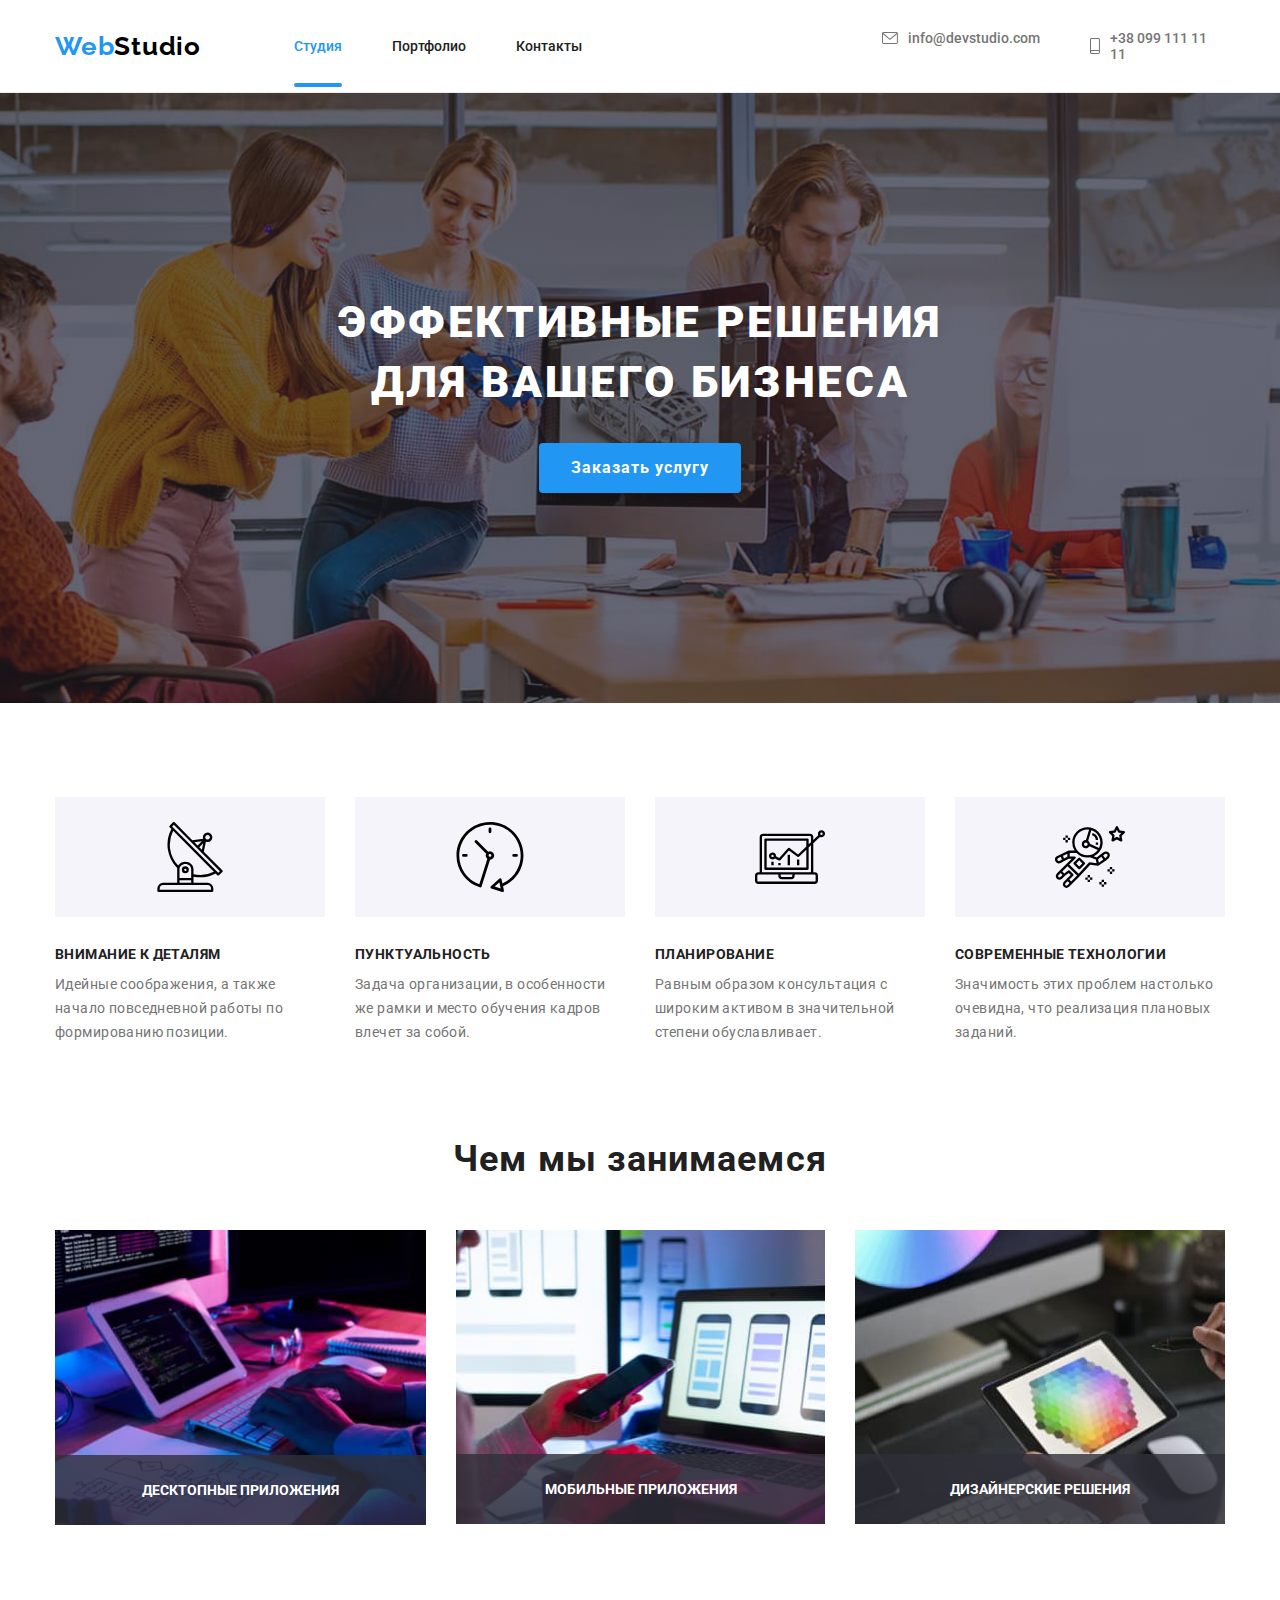
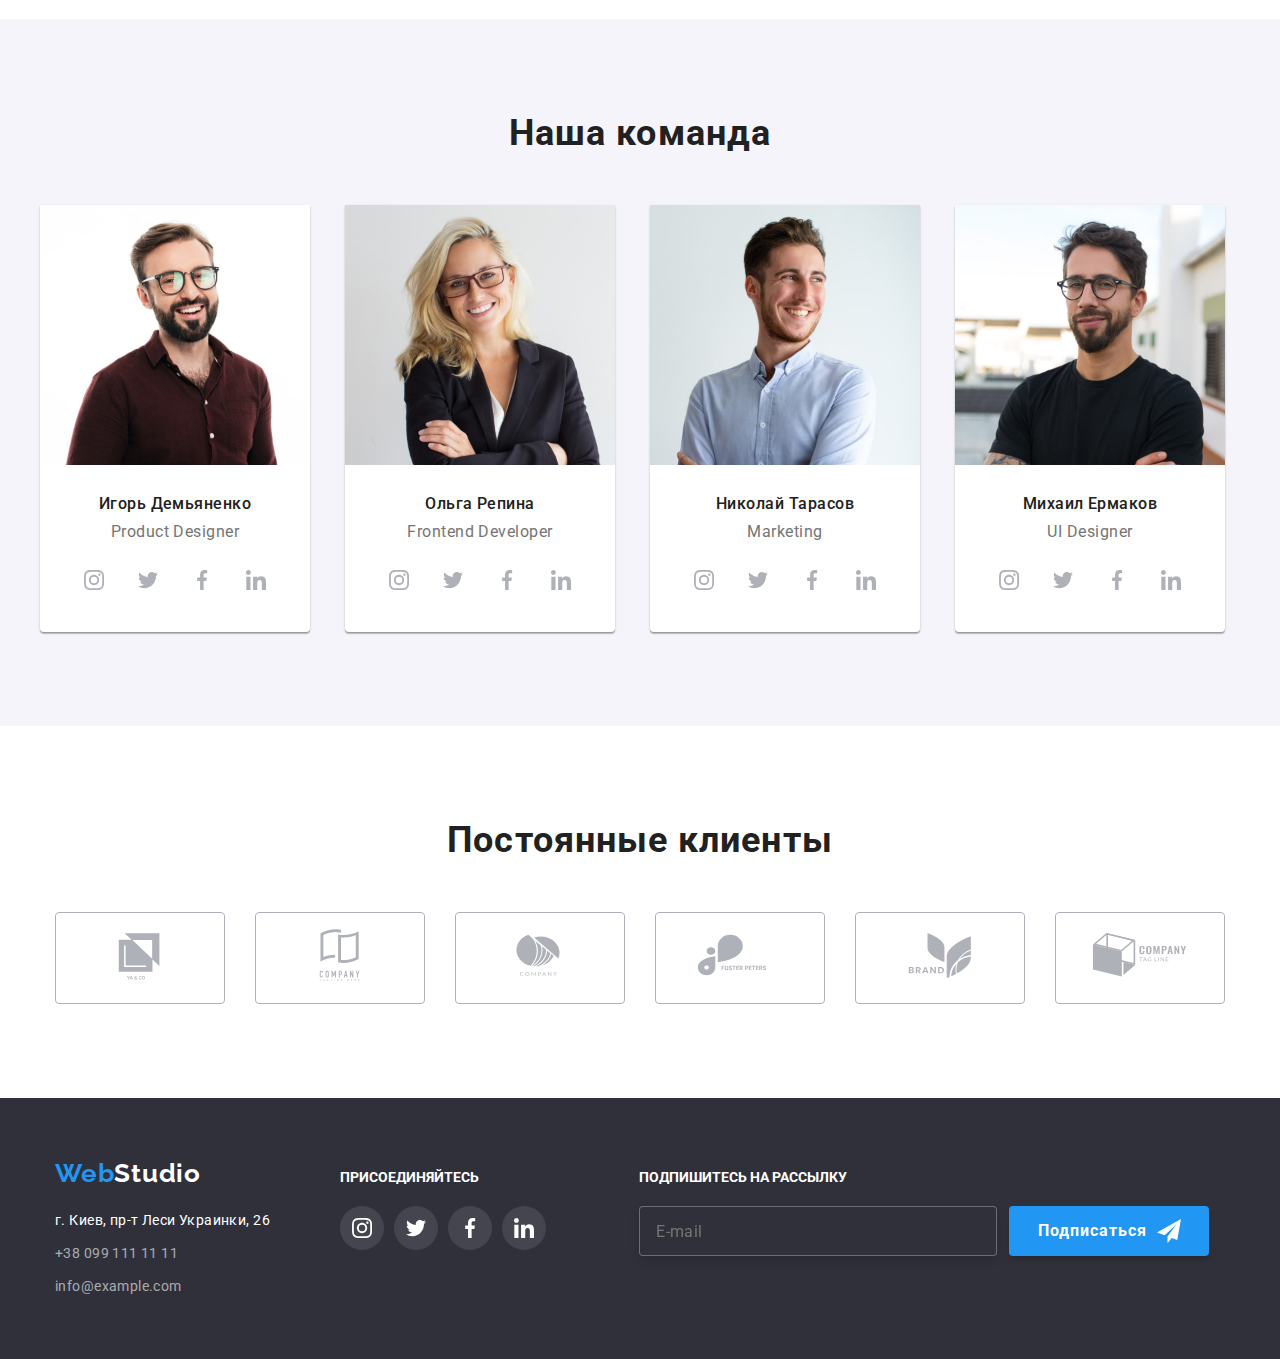
==== commit 191a7a44: "add adrpt header" ====
--- a/index.html
+++ b/index.html
@@ -19,35 +19,55 @@
     <header class="header">
       <div class="container container--nav">
         <a class="logo" href="index.html" lang="en"> <span class="logo-color">Web</span>Studio</a>
-        <nav>
-          <ul class="nav-page list">
-            <li class="nav-page__item">
-              <a href="./index.html" class="nav-page__link nav-page__link--current">Студия</a>
-            </li>
-            <li class="nav-page__item">
-              <a href="./portfolio.html" class="nav-page__link">Портфолио</a>
-            </li>
-            <li class="nav-page__item"><a href="Контакты" class="nav-page__link">Контакты</a></li>
+        <div class="burger-menu" id="burger-menu" data-menu>
+          <nav>
+            <ul class="nav-page list">
+              <li class="nav-page__item">
+                <a href="./index.html" class="nav-page__link nav-page__link--current">Студия</a>
+              </li>
+              <li class="nav-page__item">
+                <a href="./portfolio.html" class="nav-page__link">Портфолио</a>
+              </li>
+              <li class="nav-page__item"><a href="Контакты" class="nav-page__link">Контакты</a></li>
+            </ul>
+          </nav>
+          <ul class="nav-contact list">
+            <li class="nav-contact__item">
+              <a
+                class="nav-contact__link nav-contact__link--color"
+                href="mailto:info@devstudio.com"
+              >
+                <svg class="nav-contact__envelope" width="16" height="12">
+                  <use href="./images/icons/sprite.svg#icon-envelope"></use>
+                </svg>
+                info@devstudio.com</a
+              >
+            </li>
+            <li class="nav-contact__item">
+              <a class="nav-contact__link nav-contact__link--color" href="tel:+380991111111">
+                <svg class="nav-contact__phone" width="10" height="16">
+                  <use href="./images/icons/sprite.svg#icon-smartphone"></use>
+                </svg>
+                +38 099 111 11 11</a
+              >
+            </li>
           </ul>
-        </nav>
-        <ul class="nav-contact list">
-          <li class="nav-contact__item">
-            <a class="nav-contact__link nav-contact__link--color" href="mailto:info@devstudio.com">
-              <svg class="nav-contact__envelope" width="16" height="12">
-                <use href="./images/icons/sprite.svg#icon-envelope"></use>
-              </svg>
-              info@devstudio.com</a
-            >
-          </li>
-          <li class="nav-contact__item">
-            <a class="nav-contact__link nav-contact__link--color" href="tel:+380991111111">
-              <svg class="nav-contact__phone" width="10" height="16">
-                <use href="./images/icons/sprite.svg#icon-smartphone"></use>
-              </svg>
-              +38 099 111 11 11</a
-            >
-          </li>
-        </ul>
+        </div>
+        <button
+          type="button"
+          class="burger"
+          aria-expanded="false"
+          aria-controls="burger-menu"
+          data-menu-button
+        >
+          <svg class="burger__icon" aria-label="Бургер меню" width="40" height="40">
+            <use class="burger__icon-menu" href="./images/icons/sprite.svg#icon-burger"></use>
+            <use
+              class="burger__icon-close"
+              href="./images/icons/sprite.svg#icon-close_burger"
+            ></use>
+          </svg>
+        </button>
       </div>
     </header>
     <main class="main">
@@ -519,63 +539,66 @@
     </main>
     <footer class="footer">
       <div class="container container--footer">
-        <div class="adress">
-          <a class="logo" href="./index.html" lang="en">
-            <span class="logo-color">Web</span><span class="logo-color2">Studio</span></a
-          >
-
-          <address>
-            <ul class="footer-adress list">
-              <li class="footer-adress__item">
-                <a class="footer-adress__link" href="https://goo.gl/maps/iKXkamstdU8A9RDW7"
-                  >г. Киев, пр-т Леси Украинки, 26</a
-                >
+        <div class="connect-footer">
+          <div class="adress">
+            <a class="logo" href="./index.html" lang="en">
+              <span class="logo-color">Web</span><span class="logo-color2">Studio</span></a
+            >
+            <address>
+              <ul class="footer-adress list">
+                <li class="footer-adress__item">
+                  <a class="footer-adress__link" href="https://goo.gl/maps/iKXkamstdU8A9RDW7"
+                    >г. Киев, пр-т Леси Украинки, 26</a
+                  >
+                </li>
+                <li class="footer-adress__item">
+                  <a class="footer-adress__link footer-adress__telmail" href="tel:+380991111111"
+                    >+38 099 111 11 11</a
+                  >
+                </li>
+                <li class="footer-adress__item">
+                  <a
+                    class="footer-adress__link footer-adress__telmail"
+                    href="mailto:info@example.com"
+                    >info@example.com</a
+                  >
+                </li>
+              </ul>
+            </address>
+          </div>
+          <div class="content">
+            <h4 class="footer__title">ПРИСОЕДИНЯЙТЕСЬ</h4>
+            <ul class="social-network social-network-footer list">
+              <li class="social-network__item">
+                <a class="social-network__link" href="" aria-label="Instagram">
+                  <svg class="social-network__icon" width="20" height="20">
+                    <use href="./images/icons/sprite.svg#icon-instagram"></use>
+                  </svg>
+                </a>
               </li>
-              <li class="footer-adress__item">
-                <a class="footer-adress__link footer-adress__telmail" href="tel:+380991111111"
-                  >+38 099 111 11 11</a
-                >
+              <li class="social-network__item">
+                <a class="social-network__link" href="" aria-label="Twitter">
+                  <svg class="social-network__icon" width="20" height="20">
+                    <use href="./images/icons/sprite.svg#icon-twitter"></use>
+                  </svg>
+                </a>
               </li>
-              <li class="footer-adress__item">
-                <a class="footer-adress__link footer-adress__telmail" href="mailto:info@example.com"
-                  >info@example.com</a
-                >
+              <li class="social-network__item">
+                <a class="social-network__link" href="" aria-label="Facebook">
+                  <svg class="social-network__icon" width="20" height="20">
+                    <use href="./images/icons/sprite.svg#icon-facebook"></use>
+                  </svg>
+                </a>
+              </li>
+              <li class="social-network__item">
+                <a class="social-network__link" href="" aria-label="LinkedIn">
+                  <svg class="social-network__icon" width="20" height="20">
+                    <use href="./images/icons/sprite.svg#icon-linkedin"></use>
+                  </svg>
+                </a>
               </li>
             </ul>
-          </address>
-        </div>
-        <div class="content">
-          <h4 class="footer__title">ПРИСОЕДИНЯЙТЕСЬ</h4>
-          <ul class="social-network social-network-footer list">
-            <li class="social-network__item">
-              <a class="social-network__link" href="" aria-label="Instagram">
-                <svg class="social-network__icon" width="20" height="20">
-                  <use href="./images/icons/sprite.svg#icon-instagram"></use>
-                </svg>
-              </a>
-            </li>
-            <li class="social-network__item">
-              <a class="social-network__link" href="" aria-label="Twitter">
-                <svg class="social-network__icon" width="20" height="20">
-                  <use href="./images/icons/sprite.svg#icon-twitter"></use>
-                </svg>
-              </a>
-            </li>
-            <li class="social-network__item">
-              <a class="social-network__link" href="" aria-label="Facebook">
-                <svg class="social-network__icon" width="20" height="20">
-                  <use href="./images/icons/sprite.svg#icon-facebook"></use>
-                </svg>
-              </a>
-            </li>
-            <li class="social-network__item">
-              <a class="social-network__link" href="" aria-label="LinkedIn">
-                <svg class="social-network__icon" width="20" height="20">
-                  <use href="./images/icons/sprite.svg#icon-linkedin"></use>
-                </svg>
-              </a>
-            </li>
-          </ul>
+          </div>
         </div>
         <div class="footer-connect">
           <h4 class="footer__title">ПОДПИШИТЕСЬ НА РАССЫЛКУ</h4>
@@ -588,15 +611,17 @@
                 placeholder="E-mail"
               />
             </label>
-
-            <button type="submit" class="button button-footer">Подписаться</button>
-            <svg class="button-footer-icon" width="24" height="24">
-              <use href="./images/icons/sprite.svg#icon-telegram"></use>
-            </svg>
+            <div class="footer_button">
+              <button type="submit" class="button button-footer">Подписаться</button>
+              <svg class="button-footer-icon" width="24" height="24">
+                <use href="./images/icons/sprite.svg#icon-telegram"></use>
+              </svg>
+            </div>
           </form>
         </div>
       </div>
     </footer>
     <script src="./js/modal.js"></script>
+    <script src="./js/burger.js"></script>
   </body>
 </html>
--- a/css/main.min.css
+++ b/css/main.min.css
@@ -1,2 +1,2 @@
-h1,h2,h3,h4,h5,h6,p,ul{margin-top:0;margin-bottom:0}ul{padding-left:0}.body .button{cursor:pointer;border:none}html{-webkit-box-sizing:border-box;box-sizing:border-box}*,*::before,*::after{-webkit-box-sizing:inherit;box-sizing:inherit}img{display:block;max-width:100%;height:auto}.body{font-family:Roboto, sans-serif;font-style:normal;font-weight:400;color:#757575}.container{margin:0 auto;padding-left:15px;padding-right:15px}@media screen and (min-width: 480px){.container{width:480px}}@media screen and (min-width: 768px){.container{width:768px}}@media screen and (min-width: 1200px){.container{width:1200px}}.section{padding-top:60px}@media screen and (min-width: 1200px){.section{padding-top:94px;padding-bottom:94px}}.list,.main .company-list,.task-list,.company-title,.clients-title,.gallery{list-style-type:none;margin:0;padding:0}.title-h2{font-weight:700;font-size:28px;line-height:1.16;text-align:center;letter-spacing:0.03em;color:#212121}@media screen and (max-width: 1199px){.title-h2{margin-bottom:30px}}@media screen and (min-width: 1200px){.title-h2{margin-bottom:50px}}@media screen and (min-width: 1200px){.title-h2{font-size:36px}}.logo{margin-right:93px;margin-top:25px;margin-bottom:25px;font-family:Raleway, sans-serif;font-weight:700;text-decoration:none;font-size:26px;line-height:1.19;letter-spacing:0.03em;color:#000}.logo-color{color:#2196f3}.logo-color2{color:#fff}.button{font-weight:700;font-size:16px;font-family:inherit;line-height:1.87;letter-spacing:0.06em;color:#fff;background-color:#2196f3;-webkit-box-shadow:0px 4px 4px rgba(0,0,0,0.15);box-shadow:0px 4px 4px rgba(0,0,0,0.15);border-radius:4px;-webkit-transition:background-color 250ms cubic-bezier(0.4, 0, 0.2, 1);transition:background-color 250ms cubic-bezier(0.4, 0, 0.2, 1)}.button:hover,.button:focus{background-color:#188ce8}.button-hero{display:block;margin:0 auto;padding:10px 32px}.button-footer{display:-webkit-box;display:-ms-flexbox;display:flex;padding:10px 62px 10px 29px;margin-left:12px}.button-footer-icon{position:absolute;right:28px;fill:white}.button-modal{display:block;margin:0 auto;padding:10px 55px}.social-network{display:-webkit-box;display:-ms-flexbox;display:flex;-webkit-box-pack:center;-ms-flex-pack:center;justify-content:center}.social-network__item:not(:last-child){margin-right:10px}.social-network__link{display:-webkit-box;display:-ms-flexbox;display:flex;width:44px;height:44px;border-radius:50%;-webkit-box-pack:center;-ms-flex-pack:center;justify-content:center;-webkit-box-align:center;-ms-flex-align:center;align-items:center;cursor:pointer;background-color:rgba(255,255,255,0.1);fill:#fff;-webkit-transition:250ms cubic-bezier(0.4, 0, 0.2, 1);transition:250ms cubic-bezier(0.4, 0, 0.2, 1)}.social-network__link:hover,.social-network__link:focus{background-color:#2196f3;fill:#fff}.social-network-team{margin-top:16px}.social-network-team__item{fill:#afb1b8}.social-network-team__link{background-color:#fff;fill:#afb1b8}.social-network-team__link:hover,.social-network-team__link:focus{-webkit-filter:drop-shadow(0px 4px 4px rgba(0,0,0,0.25));filter:drop-shadow(0px 4px 4px rgba(0,0,0,0.25))}.hero{background-color:#2f303a;padding-top:118px;padding-bottom:118px}@media screen and (min-width: 1200px){.hero{padding-top:200px;padding-bottom:210px}}.hero__title{font-weight:900;font-size:26px;line-height:1.61;text-align:center;letter-spacing:0.06em;text-transform:uppercase;color:#fff;margin-top:0;margin-bottom:30px}@media screen and (min-width: 1200px){.hero__title{font-size:44px;line-height:1.36}}.feature{list-style-type:none}@media screen and (min-width: 768px){.feature{display:-webkit-box;display:-ms-flexbox;display:flex;-ms-flex-wrap:wrap;flex-wrap:wrap}}@media screen and (max-width: 767px){.feature__item{max-width:450px;margin-bottom:30px}}@media screen and (min-width: 768px) and (max-width: 1199px){.feature__item{width:calc((100% - 4 * 15px) / 2);margin-bottom:30px;margin-right:30px}}@media screen and (min-width: 1200px){.feature__item{width:270px}}@media screen and (min-width: 1200px){.feature__item:not(:last-child){margin-right:30px}}.feature__background{display:-webkit-box;display:-ms-flexbox;display:flex;-webkit-box-pack:center;-ms-flex-pack:center;justify-content:center;-webkit-box-align:center;-ms-flex-align:center;align-items:center;width:100%;height:120px;margin-bottom:30px;background-color:#f5f4fa}.feature__title{margin:0;font-weight:700;font-size:14px;line-height:1.14;letter-spacing:0.03em;text-transform:uppercase;color:#212121}.feature__text{margin-top:10px;margin-bottom:0;font-size:14px;line-height:1.71;letter-spacing:0.03em}.overlay{background-image:-webkit-gradient(linear, left bottom, left top, from(rgba(47,48,58,0.4)), to(rgba(47,48,58,0.4))),url(../images/img_overlay.jpg);background-image:linear-gradient(to top, rgba(47,48,58,0.4), rgba(47,48,58,0.4)),url(../images/img_overlay.jpg);max-width:1600px;margin-left:auto;margin-right:auto;background-position:center;background-size:cover;background-repeat:no-repeat}.backdrop{position:fixed;top:0;left:0;width:100%;height:100%;z-index:10;background-color:rgba(0,0,0,0.2);-webkit-transition:opacity 250ms cubic-bezier(0.4, 0, 0.2, 1),visibility 250ms cubic-bezier(0.4, 0, 0.2, 1);transition:opacity 250ms cubic-bezier(0.4, 0, 0.2, 1),visibility 250ms cubic-bezier(0.4, 0, 0.2, 1)}.backdrop.is-hidden{visibility:hidden;opacity:0;pointer-events:none}.modal-backdrop.is-hidden .modal{opacity:0;-webkit-transform:translate(-50%, -50%) scale(1.5);transform:translate(-50%, -50%) scale(1.5)}.modal{position:absolute;top:50%;left:50%;-webkit-transform:translate(-50%, -50%);transform:translate(-50%, -50%);display:-webkit-box;display:-ms-flexbox;display:flex;-webkit-box-align:center;-ms-flex-align:center;align-items:center;-webkit-box-pack:center;-ms-flex-pack:center;justify-content:center;height:581px;padding:40px;background-color:#fff;-webkit-box-shadow:0px 1px 3px rgba(0,0,0,0.12),0px 1px 1px rgba(0,0,0,0.14),0px 2px 1px rgba(0,0,0,0.2);box-shadow:0px 1px 3px rgba(0,0,0,0.12),0px 1px 1px rgba(0,0,0,0.14),0px 2px 1px rgba(0,0,0,0.2);border-radius:4px;opacity:1;-webkit-transform:translate(-50%, -50%) scale(1);transform:translate(-50%, -50%) scale(1);-webkit-transition:opacity 250ms cubic-bezier(0.4, 0, 0.2, 1),-webkit-transform 250ms cubic-bezier(0.4, 0, 0.2, 1);transition:opacity 250ms cubic-bezier(0.4, 0, 0.2, 1),-webkit-transform 250ms cubic-bezier(0.4, 0, 0.2, 1);transition:transform 250ms cubic-bezier(0.4, 0, 0.2, 1),opacity 250ms cubic-bezier(0.4, 0, 0.2, 1);transition:transform 250ms cubic-bezier(0.4, 0, 0.2, 1),opacity 250ms cubic-bezier(0.4, 0, 0.2, 1),-webkit-transform 250ms cubic-bezier(0.4, 0, 0.2, 1)}.close-button{position:absolute;top:8px;right:8px;display:-webkit-box;display:-ms-flexbox;display:flex;-webkit-box-pack:center;-ms-flex-pack:center;justify-content:center;-webkit-box-align:center;-ms-flex-align:center;align-items:center;padding:0;margin:0;width:30px;height:30px;background-color:#fff;border:1px solid rgba(0,0,0,0.1);border-radius:50%;cursor:pointer;-webkit-transition:250ms cubic-bezier(0.4, 0, 0.2, 1);transition:250ms cubic-bezier(0.4, 0, 0.2, 1)}.close-button__icon{fill:currentColor}.close-button:hover,.close-button:focus{color:#2196f3}.order-form__title{display:-webkit-box;display:-ms-flexbox;display:flex;-webkit-box-pack:center;-ms-flex-pack:center;justify-content:center;margin-bottom:12px;font-weight:700;font-size:20px;line-height:1.15;color:#212121}.order-form__field{display:block;margin-bottom:10px;text-align:left}.order-form__label,.order-form__comments__label,.order-form__comments__text{display:inline-block;margin-bottom:4px;font-size:12px;line-height:1.17;letter-spacing:0.01em}.order-form__input-container{position:relative;display:block}.order-form__input{display:-webkit-box;display:-ms-flexbox;display:flex;width:100%;height:40px;padding:12px 16px;padding-left:42px;line-height:1.14;letter-spacing:0.01em;color:#757575;border:1px solid rgba(33,33,33,0.2);border-radius:4px;-webkit-transition:border-color 250ms cubic-bezier(0.4, 0, 0.2, 1);transition:border-color 250ms cubic-bezier(0.4, 0, 0.2, 1)}.order-form__icon{position:absolute;top:50%;left:13px;color:#212121;fill:currentColor;-webkit-transform:translateY(-50%);transform:translateY(-50%);-webkit-transition:color 250ms cubic-bezier(0.4, 0, 0.2, 1);transition:color 250ms cubic-bezier(0.4, 0, 0.2, 1)}.order-form__field:focus-within .order-form__input,.order-form__field:focus-within .order-form__comments__text{outline:0;border-color:#2196f3}.order-form__field:focus-within .order-form__icon{color:#2196f3}.order-form__comments{margin-bottom:20px}.order-form__comments__text{display:-webkit-box;display:-ms-flexbox;display:flex;width:100%;height:120px;padding:12px 16px;resize:none;color:#757575;border:1px solid rgba(33,33,33,0.2);border-radius:4px;-webkit-transition:border-color 250ms cubic-bezier(0.4, 0, 0.2, 1);transition:border-color 250ms cubic-bezier(0.4, 0, 0.2, 1)}.order-form__comments::-webkit-input-placeholder{color:rgba(117,117,117,0.5)}.order-form__comments:-ms-input-placeholder{color:rgba(117,117,117,0.5)}.order-form__comments::-ms-input-placeholder{color:rgba(117,117,117,0.5)}.order-form__comments::placeholder{color:rgba(117,117,117,0.5)}.checkbox{display:-webkit-box;display:-ms-flexbox;display:flex;-webkit-box-pack:center;-ms-flex-pack:center;justify-content:center;-webkit-box-align:center;-ms-flex-align:center;align-items:center;margin-bottom:30px;width:100%}.checkbox__container{position:relative;display:block;width:16px;height:15px;margin-right:8px;cursor:pointer}.checkbox__icon-checked{position:absolute;top:0;left:0;width:16px;height:15px;-webkit-transform:scale(0.2);transform:scale(0.2);opacity:0;-webkit-transition:opacity 250ms cubic-bezier(0.4, 0, 0.2, 1),-webkit-transform 250ms cubic-bezier(0.4, 0, 0.2, 1);transition:opacity 250ms cubic-bezier(0.4, 0, 0.2, 1),-webkit-transform 250ms cubic-bezier(0.4, 0, 0.2, 1);transition:transform 250ms cubic-bezier(0.4, 0, 0.2, 1),opacity 250ms cubic-bezier(0.4, 0, 0.2, 1);transition:transform 250ms cubic-bezier(0.4, 0, 0.2, 1),opacity 250ms cubic-bezier(0.4, 0, 0.2, 1),-webkit-transform 250ms cubic-bezier(0.4, 0, 0.2, 1)}.checkbox__icon-unchecked{position:absolute;top:0;left:0;display:block;width:16px;height:15px;border:2px solid #757575;border-radius:2px;-webkit-transition:border-color 250ms cubic-bezier(0.4, 0, 0.2, 1),border-color 250ms cubic-bezier(0.4, 0, 0.2, 1);transition:border-color 250ms cubic-bezier(0.4, 0, 0.2, 1),border-color 250ms cubic-bezier(0.4, 0, 0.2, 1)}.checkbox__label{cursor:pointer;font-size:14px;line-height:1.71;letter-spacing:0.03em;color:#757575}.checkbox__link{color:#2196f3;-webkit-text-decoration-line:underline;text-decoration-line:underline}.checkbox__input{position:absolute;white-space:nowrap;width:1px;height:1px;overflow:hidden;border:0;padding:0;clip:rect(0 0 0 0);-webkit-clip-path:inset(50%);clip-path:inset(50%);margin:-1px}.checkbox__input:checked+.checkbox__icon-checked{-webkit-transform:scale(1);transform:scale(1);opacity:1}.checkbox__input:checked ~ .checkbox__icon-unchecked{border-color:#2196f3}.checkbox__input:focus ~ .checkbox__icon-unchecked,.checkbox__input:hover ~ .checkbox__icon-unchecked{border-color:#2196f3}.checkbox__input:focus:checked ~ .checkbox__icon-unchecked,.checkbox__input:hover:checked ~ .checkbox__icon-unchecked{border-color:#2196f3}.team{background-color:#f5f4fa}@media screen and (min-width: 768px){.team__cont{display:-webkit-box;display:-ms-flexbox;display:flex;-ms-flex-wrap:wrap;flex-wrap:wrap}}@media screen and (min-width: 1200px){.team__cont{-webkit-box-pack:justify;-ms-flex-pack:justify;justify-content:space-between}}.team__item{background-color:#fff;-webkit-box-shadow:0px 1px 3px rgba(0,0,0,0.12),0px 1px 1px rgba(0,0,0,0.14),0px 2px 1px rgba(0,0,0,0.2);box-shadow:0px 1px 3px rgba(0,0,0,0.12),0px 1px 1px rgba(0,0,0,0.14),0px 2px 1px rgba(0,0,0,0.2);border-radius:0px 0px 4px 4px}@media screen and (max-width: 767px){.team__item{max-width:450px;margin-bottom:30px}}@media screen and (min-width: 768px) and (max-width: 1199px){.team__item{width:calc((100% - 4 * 15px) / 2);margin-bottom:30px;margin-left:15px;margin-right:15px}}@media screen and (min-width: 1200px){.team__list:not(:last-child){margin-right:30px}}@media screen and (max-width: 1199px){.team__img{width:100%}}.team__party{padding-bottom:10px;font-weight:500;font-size:16px;line-height:1.18;text-align:center;letter-spacing:0.03em;color:#212121}.team__post{font-size:16px;line-height:1.18;text-align:center;letter-spacing:0.03em}.team__text{padding-top:30px;padding-bottom:30px}.task{padding-top:0px}@media screen and (max-width: 1199px){.task{display:none}}.task__container{width:100%;height:70px;position:absolute;display:-webkit-box;display:-ms-flexbox;display:flex;-webkit-box-pack:center;-ms-flex-pack:center;justify-content:center;-webkit-box-align:center;-ms-flex-align:center;align-items:center;bottom:0px;left:0px;color:#fff;background-color:rgba(47,48,58,0.8)}.task__name{position:relative}.task__text{font-size:14px;font-weight:700}.task__list{display:-webkit-box;display:-ms-flexbox;display:flex;-webkit-box-pack:justify;-ms-flex-pack:justify;justify-content:space-between}.task__item:not(:last-child){margin-right:30px}.clients__list{display:-webkit-box;display:-ms-flexbox;display:flex;list-style-type:none;padding:0}@media screen and (max-width: 1199px){.clients__list{-ms-flex-wrap:wrap;flex-wrap:wrap}}.clients__item{border-radius:4px;border:1px solid #afb1b8;display:-webkit-box;display:-ms-flexbox;display:flex;-webkit-box-align:center;-ms-flex-align:center;align-items:center;-webkit-box-pack:center;-ms-flex-pack:center;justify-content:center;height:92px}@media screen and (max-width: 767px){.clients__item{-ms-flex-wrap:wrap;flex-wrap:wrap;width:calc((100% - 4 * 15px) / 2);margin-bottom:30px;margin-left:15px;margin-right:15px}}@media screen and (min-width: 768px) and (max-width: 1199px){.clients__item{-ms-flex-wrap:wrap;flex-wrap:wrap;width:calc((100% - 6 * 15px) / 3);margin-bottom:30px;margin-left:15px;margin-right:15px}}@media screen and (min-width: 1200px){.clients__item{width:170px}.clients__item:not(:last-child){margin-right:30px}}.clients__link{fill:#afb1b8;-webkit-transition:250ms cubic-bezier(0.4, 0, 0.2, 1);transition:250ms cubic-bezier(0.4, 0, 0.2, 1)}.clients__link:hover,.clients__link:focus{border:1px solid #2196f3;fill:#2196f3}.footer{background-color:#2f303a}.footer__title{margin-top:0;margin-bottom:20px;font-style:bold;font-size:14px;line-height:1.14;color:#fff}.adress{padding:60px 0px}.container--footer{display:-webkit-box;display:-ms-flexbox;display:flex}@media screen and (max-width: 767px){.container--footer{-webkit-box-orient:vertical;-webkit-box-direction:normal;-ms-flex-direction:column;flex-direction:column;-webkit-box-align:center;-ms-flex-align:center;align-items:center}}.content{padding-top:72px}.footer-adress{list-style-type:none;padding-top:20px;margin-right:70px}@media screen and (max-width: 767px){.footer-adress{display:-webkit-box;display:-ms-flexbox;display:flex;-webkit-box-orient:vertical;-webkit-box-direction:normal;-ms-flex-direction:column;flex-direction:column;-webkit-box-align:center;-ms-flex-align:center;align-items:center}}.footer-adress__item:not(:last-child){margin-bottom:9px}.footer-adress__link{text-decoration:none;font-style:normal;font-size:14px;line-height:1.71;letter-spacing:0.03em;color:#fff}.footer-adress__telmail{color:rgba(255,255,255,0.6)}.footer-adress__link:hover{color:#2196f3}.footer-connect{margin-top:72px;margin-left:93px}.footer-connect__form{position:relative;display:-webkit-box;display:-ms-flexbox;display:flex;-webkit-box-align:center;-ms-flex-align:center;align-items:center}.footer-connect__field:focus-within .footer-connect__input{outline:0;border-color:#2196f3}.footer-connect__input{display:-webkit-box;display:-ms-flexbox;display:flex;width:358px;height:50px;padding:12px 16px;line-height:1.14;letter-spacing:0.03em;background-color:#2f303a;color:rgba(255,255,255,0.6);border:1px solid rgba(255,255,255,0.3);-webkit-filter:drop-shadow(0px 4px 4px rgba(0,0,0,0.15));filter:drop-shadow(0px 4px 4px rgba(0,0,0,0.15));border-radius:4px;-webkit-transition:border-color 250ms cubic-bezier(0.4, 0, 0.2, 1);transition:border-color 250ms cubic-bezier(0.4, 0, 0.2, 1)}
+h1,h2,h3,h4,h5,h6,p,ul{margin-top:0;margin-bottom:0}ul{padding-left:0}.body .button{cursor:pointer;border:none}html{-webkit-box-sizing:border-box;box-sizing:border-box}*,*::before,*::after{-webkit-box-sizing:inherit;box-sizing:inherit}img{display:block;max-width:100%;height:auto}.body{font-family:Roboto, sans-serif;font-style:normal;font-weight:400;color:#757575}.container{margin:0 auto;padding-left:15px;padding-right:15px}@media screen and (min-width: 480px){.container{width:480px}}@media screen and (min-width: 768px){.container{width:768px}}@media screen and (min-width: 1200px){.container{width:1200px}}.section{padding-top:60px}@media screen and (min-width: 1200px){.section{padding-top:94px;padding-bottom:94px}}.list,.main .company-list,.task-list,.company-title,.clients-title,.gallery{list-style-type:none;margin:0;padding:0}.title-h2{font-weight:700;font-size:28px;line-height:1.16;text-align:center;letter-spacing:0.03em;color:#212121}@media screen and (max-width: 1199px){.title-h2{margin-bottom:30px}}@media screen and (min-width: 1200px){.title-h2{margin-bottom:50px}}@media screen and (min-width: 1200px){.title-h2{font-size:36px}}.logo{font-family:Raleway, sans-serif;font-weight:700;text-decoration:none;font-size:24px;line-height:1.16;letter-spacing:0.03em;color:#000}@media screen and (min-width: 1200px){.logo{margin-right:93px;font-size:26px;line-height:1.19;margin-bottom:25px;margin-top:25px}}.logo-color{color:#2196f3}.logo-color2{color:#fff}.button{font-weight:700;font-size:16px;font-family:inherit;line-height:1.87;letter-spacing:0.06em;color:#fff;background-color:#2196f3;-webkit-box-shadow:0px 4px 4px rgba(0,0,0,0.15);box-shadow:0px 4px 4px rgba(0,0,0,0.15);border-radius:4px;-webkit-transition:background-color 250ms cubic-bezier(0.4, 0, 0.2, 1);transition:background-color 250ms cubic-bezier(0.4, 0, 0.2, 1)}.button:hover,.button:focus{background-color:#188ce8}.button-hero{display:block;margin:0 auto;padding:10px 32px}.footer_button{position:relative}.button-footer{display:-webkit-box;display:-ms-flexbox;display:flex;padding:10px 62px 10px 29px;margin-left:12px}@media screen and (max-width: 1199px){.button-footer{margin-left:0px;margin-bottom:60px}}.button-footer-icon{position:absolute;fill:white;top:13px;right:28px}.button-modal{display:block;margin:0 auto;padding:10px 55px}.social-network{display:-webkit-box;display:-ms-flexbox;display:flex;-webkit-box-pack:center;-ms-flex-pack:center;justify-content:center}.social-network__item:not(:last-child){margin-right:10px}.social-network__link{display:-webkit-box;display:-ms-flexbox;display:flex;width:44px;height:44px;border-radius:50%;-webkit-box-pack:center;-ms-flex-pack:center;justify-content:center;-webkit-box-align:center;-ms-flex-align:center;align-items:center;cursor:pointer;background-color:rgba(255,255,255,0.1);fill:#fff;-webkit-transition:250ms cubic-bezier(0.4, 0, 0.2, 1);transition:250ms cubic-bezier(0.4, 0, 0.2, 1)}.social-network__link:hover,.social-network__link:focus{background-color:#2196f3;fill:#fff}.social-network-team{margin-top:16px}.social-network-team__item{fill:#afb1b8}.social-network-team__link{background-color:#fff;fill:#afb1b8}.social-network-team__link:hover,.social-network-team__link:focus{-webkit-filter:drop-shadow(0px 4px 4px rgba(0,0,0,0.25));filter:drop-shadow(0px 4px 4px rgba(0,0,0,0.25))}.header{border-bottom:1px solid #ececec;background-color:#fff}.container--nav{position:relative;display:-webkit-box;display:-ms-flexbox;display:flex;-webkit-box-align:center;-ms-flex-align:center;align-items:center}@media screen and (max-width: 767px){.container--nav{-webkit-box-pack:justify;-ms-flex-pack:justify;justify-content:space-between}}@media screen and (min-width: 768px) and (max-width: 1199px){.nav-contact{-webkit-box-orient:vertical;-webkit-box-direction:normal;-ms-flex-direction:column;flex-direction:column}}.nav-page,.nav-contact{display:-webkit-box;display:-ms-flexbox;display:flex;list-style-type:none;margin-left:auto;font-weight:500;font-size:14px}@media screen and (max-width: 767px){.nav-page,.nav-contact{-webkit-box-orient:vertical;-webkit-box-direction:normal;-ms-flex-direction:column;flex-direction:column;font-weight:500;font-size:40px;line-height:1.17;letter-spacing:0.02em}}@media screen and (min-width: 768px) and (max-width: 1199px){.nav-page,.nav-contact{margin-left:88px}}@media screen and (min-width: 768px){.nav-page__item:not(:last-child),.nav-contact__item:not(:last-child){margin-right:50px}}.nav-page__link,.nav-contact__link{padding-top:30px;padding-bottom:0px;position:relative;text-decoration:none;color:#212121;-webkit-transition:250ms cubic-bezier(0.4, 0, 0.2, 1);transition:250ms cubic-bezier(0.4, 0, 0.2, 1)}@media screen and (min-width: 768px){.nav-page__link,.nav-contact__link{padding-top:30px;padding-bottom:30px}}.nav-page__link--color,.nav-contact__link--color{padding-top:10px;padding-bottom:0px;text-decoration:none;color:#757575;-webkit-transition:250ms cubic-bezier(0.4, 0, 0.2, 1);transition:250ms cubic-bezier(0.4, 0, 0.2, 1)}@media screen and (min-width: 1200px){.nav-page__link--color,.nav-contact__link--color{padding-top:30px;padding-bottom:30px}}.nav-page__link--current,.nav-contact__link--current{color:#2196f3}.nav-page__link--current::after,.nav-contact__link--current::after{content:'';position:absolute;left:0;bottom:-3px;width:100%;height:4px;background-color:#2196f3;border-radius:2px}.nav-page__link:hover,.nav-page__link:focus,.nav-contact__link:hover,.nav-contact__link:focus{color:#2196f3;fill:#2196f3}.nav-page__envelope,.nav-page__phone,.nav-contact__envelope,.nav-contact__phone{margin-right:10px;fill:currentColor}.nav-page__link--color,.nav-contact__link--color{display:-webkit-box;display:-ms-flexbox;display:flex;-webkit-box-align:center;-ms-flex-align:center;align-items:center}@media screen and (min-width: 768px) and (max-width: 1200px){.nav-contact__item:last-child{padding-bottom:21px}.nav-contact__item:not(:last-child){padding-top:11px;margin-right:0px}}@media screen and (min-width: 1200px){.nav-contact__item:not(:last-child){margin-left:300px}}.burger{background-color:transparent;border:none;margin:0;padding:0;cursor:pointer}@media screen and (min-width: 768px){.burger{display:none}}.burger__icon-close{display:none}.burger.is-open .burger__icon-close{display:block}.burger.is-open .burger__icon-menu{display:none}.burger__icon{fill:currentColor}.burger:hover,.burger:focus{color:#2196f3}.burger-menu{display:-webkit-box;display:-ms-flexbox;display:flex;-webkit-box-align:center;-ms-flex-align:center;align-items:center}@media screen and (max-width: 767px){.burger-menu{display:none;position:absolute;top:100%;left:0;width:100%;background-color:#fff;padding:48px 40px}}@media screen and (max-width: 767px){.burger-menu.is-open{display:block}}.hero{background-color:#2f303a;padding-top:118px;padding-bottom:118px}@media screen and (min-width: 1200px){.hero{padding-top:200px;padding-bottom:210px}}.hero__title{font-weight:900;font-size:26px;line-height:1.61;text-align:center;letter-spacing:0.06em;text-transform:uppercase;color:#fff;margin-top:0;margin-bottom:30px}@media screen and (min-width: 1200px){.hero__title{font-size:44px;line-height:1.36}}.feature{list-style-type:none}@media screen and (min-width: 768px){.feature{display:-webkit-box;display:-ms-flexbox;display:flex;-ms-flex-wrap:wrap;flex-wrap:wrap;margin-right:-30px}}@media screen and (max-width: 767px){.feature__item{max-width:450px;margin-bottom:30px}}@media screen and (min-width: 768px) and (max-width: 1199px){.feature__item{width:calc((100% - 4 * 15px) / 2);margin-bottom:30px;margin-right:30px}}@media screen and (min-width: 1200px){.feature__item{width:270px}}@media screen and (min-width: 1200px){.feature__item:not(:last-child){margin-right:30px}}.feature__background{display:-webkit-box;display:-ms-flexbox;display:flex;-webkit-box-pack:center;-ms-flex-pack:center;justify-content:center;-webkit-box-align:center;-ms-flex-align:center;align-items:center;width:100%;height:120px;margin-bottom:30px;background-color:#f5f4fa}.feature__title{margin:0;font-weight:700;font-size:14px;line-height:1.14;letter-spacing:0.03em;text-transform:uppercase;color:#212121}.feature__text{margin-top:10px;margin-bottom:0;font-size:14px;line-height:1.71;letter-spacing:0.03em}.overlay{background-image:-webkit-gradient(linear, left bottom, left top, from(rgba(47,48,58,0.4)), to(rgba(47,48,58,0.4))),url(../images/img_overlay.jpg);background-image:linear-gradient(to top, rgba(47,48,58,0.4), rgba(47,48,58,0.4)),url(../images/img_overlay.jpg);max-width:1600px;margin-left:auto;margin-right:auto;background-position:center;background-size:cover;background-repeat:no-repeat}.backdrop{position:fixed;top:0;left:0;width:100%;height:100%;z-index:10;background-color:rgba(0,0,0,0.2);overflow-y:scroll;-webkit-transition:opacity 250ms cubic-bezier(0.4, 0, 0.2, 1),visibility 250ms cubic-bezier(0.4, 0, 0.2, 1);transition:opacity 250ms cubic-bezier(0.4, 0, 0.2, 1),visibility 250ms cubic-bezier(0.4, 0, 0.2, 1)}.backdrop.is-hidden{visibility:hidden;opacity:0;pointer-events:none}.modal-backdrop.is-hidden .modal{opacity:0;-webkit-transform:translate(-50%, -50%) scale(1.5);transform:translate(-50%, -50%) scale(1.5)}.modal{position:absolute;top:50%;left:50%;-webkit-transform:translate(-50%, -50%);transform:translate(-50%, -50%);display:-webkit-box;display:-ms-flexbox;display:flex;-webkit-box-align:center;-ms-flex-align:center;align-items:center;-webkit-box-pack:center;-ms-flex-pack:center;justify-content:center;height:581px;padding:40px;background-color:#fff;-webkit-box-shadow:0px 1px 3px rgba(0,0,0,0.12),0px 1px 1px rgba(0,0,0,0.14),0px 2px 1px rgba(0,0,0,0.2);box-shadow:0px 1px 3px rgba(0,0,0,0.12),0px 1px 1px rgba(0,0,0,0.14),0px 2px 1px rgba(0,0,0,0.2);border-radius:4px;opacity:1;-webkit-transform:translate(-50%, -50%) scale(1);transform:translate(-50%, -50%) scale(1);-webkit-transition:opacity 250ms cubic-bezier(0.4, 0, 0.2, 1),-webkit-transform 250ms cubic-bezier(0.4, 0, 0.2, 1);transition:opacity 250ms cubic-bezier(0.4, 0, 0.2, 1),-webkit-transform 250ms cubic-bezier(0.4, 0, 0.2, 1);transition:transform 250ms cubic-bezier(0.4, 0, 0.2, 1),opacity 250ms cubic-bezier(0.4, 0, 0.2, 1);transition:transform 250ms cubic-bezier(0.4, 0, 0.2, 1),opacity 250ms cubic-bezier(0.4, 0, 0.2, 1),-webkit-transform 250ms cubic-bezier(0.4, 0, 0.2, 1)}.close-button{position:absolute;top:8px;right:8px;display:-webkit-box;display:-ms-flexbox;display:flex;-webkit-box-pack:center;-ms-flex-pack:center;justify-content:center;-webkit-box-align:center;-ms-flex-align:center;align-items:center;padding:0;margin:0;width:30px;height:30px;background-color:#fff;border:1px solid rgba(0,0,0,0.1);border-radius:50%;cursor:pointer;-webkit-transition:250ms cubic-bezier(0.4, 0, 0.2, 1);transition:250ms cubic-bezier(0.4, 0, 0.2, 1)}.close-button__icon{fill:currentColor}.close-button:hover,.close-button:focus{color:#2196f3}.order-form__title{display:-webkit-box;display:-ms-flexbox;display:flex;-webkit-box-pack:center;-ms-flex-pack:center;justify-content:center;margin-bottom:12px;font-weight:700;font-size:20px;line-height:1.15;color:#212121}.order-form__field{display:block;margin-bottom:10px;text-align:left}.order-form__label,.order-form__comments__label,.order-form__comments__text{display:inline-block;margin-bottom:4px;font-size:12px;line-height:1.17;letter-spacing:0.01em}.order-form__input-container{position:relative;display:block}.order-form__input{display:-webkit-box;display:-ms-flexbox;display:flex;width:100%;height:40px;padding:12px 16px;padding-left:42px;line-height:1.14;letter-spacing:0.01em;color:#757575;border:1px solid rgba(33,33,33,0.2);border-radius:4px;-webkit-transition:border-color 250ms cubic-bezier(0.4, 0, 0.2, 1);transition:border-color 250ms cubic-bezier(0.4, 0, 0.2, 1)}.order-form__icon{position:absolute;top:50%;left:13px;color:#212121;fill:currentColor;-webkit-transform:translateY(-50%);transform:translateY(-50%);-webkit-transition:color 250ms cubic-bezier(0.4, 0, 0.2, 1);transition:color 250ms cubic-bezier(0.4, 0, 0.2, 1)}.order-form__field:focus-within .order-form__input,.order-form__field:focus-within .order-form__comments__text{outline:0;border-color:#2196f3}.order-form__field:focus-within .order-form__icon{color:#2196f3}.order-form__comments{margin-bottom:20px}.order-form__comments__text{display:-webkit-box;display:-ms-flexbox;display:flex;width:100%;height:120px;padding:12px 16px;resize:none;color:#757575;border:1px solid rgba(33,33,33,0.2);border-radius:4px;-webkit-transition:border-color 250ms cubic-bezier(0.4, 0, 0.2, 1);transition:border-color 250ms cubic-bezier(0.4, 0, 0.2, 1)}.order-form__comments::-webkit-input-placeholder{color:rgba(117,117,117,0.5)}.order-form__comments:-ms-input-placeholder{color:rgba(117,117,117,0.5)}.order-form__comments::-ms-input-placeholder{color:rgba(117,117,117,0.5)}.order-form__comments::placeholder{color:rgba(117,117,117,0.5)}.checkbox{display:-webkit-box;display:-ms-flexbox;display:flex;-webkit-box-pack:center;-ms-flex-pack:center;justify-content:center;-webkit-box-align:center;-ms-flex-align:center;align-items:center;margin-bottom:30px;width:100%}.checkbox__container{position:relative;display:block;width:16px;height:15px;margin-right:8px;cursor:pointer}.checkbox__icon-checked{position:absolute;top:0;left:0;width:16px;height:15px;-webkit-transform:scale(0.2);transform:scale(0.2);opacity:0;-webkit-transition:opacity 250ms cubic-bezier(0.4, 0, 0.2, 1),-webkit-transform 250ms cubic-bezier(0.4, 0, 0.2, 1);transition:opacity 250ms cubic-bezier(0.4, 0, 0.2, 1),-webkit-transform 250ms cubic-bezier(0.4, 0, 0.2, 1);transition:transform 250ms cubic-bezier(0.4, 0, 0.2, 1),opacity 250ms cubic-bezier(0.4, 0, 0.2, 1);transition:transform 250ms cubic-bezier(0.4, 0, 0.2, 1),opacity 250ms cubic-bezier(0.4, 0, 0.2, 1),-webkit-transform 250ms cubic-bezier(0.4, 0, 0.2, 1)}.checkbox__icon-unchecked{position:absolute;top:0;left:0;display:block;width:16px;height:15px;border:2px solid #757575;border-radius:2px;-webkit-transition:border-color 250ms cubic-bezier(0.4, 0, 0.2, 1),border-color 250ms cubic-bezier(0.4, 0, 0.2, 1);transition:border-color 250ms cubic-bezier(0.4, 0, 0.2, 1),border-color 250ms cubic-bezier(0.4, 0, 0.2, 1)}.checkbox__label{cursor:pointer;font-size:14px;line-height:1.71;letter-spacing:0.03em;color:#757575}.checkbox__link{color:#2196f3;-webkit-text-decoration-line:underline;text-decoration-line:underline}.checkbox__input{position:absolute;white-space:nowrap;width:1px;height:1px;overflow:hidden;border:0;padding:0;clip:rect(0 0 0 0);-webkit-clip-path:inset(50%);clip-path:inset(50%);margin:-1px}.checkbox__input:checked+.checkbox__icon-checked{-webkit-transform:scale(1);transform:scale(1);opacity:1}.checkbox__input:checked ~ .checkbox__icon-unchecked{border-color:#2196f3}.checkbox__input:focus ~ .checkbox__icon-unchecked,.checkbox__input:hover ~ .checkbox__icon-unchecked{border-color:#2196f3}.checkbox__input:focus:checked ~ .checkbox__icon-unchecked,.checkbox__input:hover:checked ~ .checkbox__icon-unchecked{border-color:#2196f3}.team{background-color:#f5f4fa}@media screen and (min-width: 768px){.team__cont{display:-webkit-box;display:-ms-flexbox;display:flex;-ms-flex-wrap:wrap;flex-wrap:wrap;margin-left:-15px}}@media screen and (min-width: 1200px){.team__cont{-webkit-box-pack:justify;-ms-flex-pack:justify;justify-content:space-between}}.team__item{background-color:#fff;-webkit-box-shadow:0px 1px 3px rgba(0,0,0,0.12),0px 1px 1px rgba(0,0,0,0.14),0px 2px 1px rgba(0,0,0,0.2);box-shadow:0px 1px 3px rgba(0,0,0,0.12),0px 1px 1px rgba(0,0,0,0.14),0px 2px 1px rgba(0,0,0,0.2);border-radius:0px 0px 4px 4px}@media screen and (max-width: 767px){.team__item{max-width:450px;margin-bottom:30px}}@media screen and (min-width: 768px) and (max-width: 1199px){.team__item{width:calc((100% - 4 * 15px) / 2);margin-bottom:30px;margin-left:15px;margin-right:15px}}@media screen and (min-width: 1200px){.team__list:not(:last-child){margin-right:30px}}@media screen and (max-width: 1199px){.team__img{width:100%}}.team__party{padding-bottom:10px;font-weight:500;font-size:16px;line-height:1.18;text-align:center;letter-spacing:0.03em;color:#212121}.team__post{font-size:16px;line-height:1.18;text-align:center;letter-spacing:0.03em}.team__text{padding-top:30px;padding-bottom:30px}.task{padding-top:0px}@media screen and (max-width: 1199px){.task{display:none}}.task__container{width:100%;height:70px;position:absolute;display:-webkit-box;display:-ms-flexbox;display:flex;-webkit-box-pack:center;-ms-flex-pack:center;justify-content:center;-webkit-box-align:center;-ms-flex-align:center;align-items:center;bottom:0px;left:0px;color:#fff;background-color:rgba(47,48,58,0.8)}.task__name{position:relative}.task__text{font-size:14px;font-weight:700}.task__list{display:-webkit-box;display:-ms-flexbox;display:flex;-webkit-box-pack:justify;-ms-flex-pack:justify;justify-content:space-between}.task__item:not(:last-child){margin-right:30px}.clients__list{display:-webkit-box;display:-ms-flexbox;display:flex;list-style-type:none;padding:0}@media screen and (max-width: 1199px){.clients__list{-ms-flex-wrap:wrap;flex-wrap:wrap;margin-left:-15px;margin-right:-15px}}.clients__item{border-radius:4px;border:1px solid #afb1b8;display:-webkit-box;display:-ms-flexbox;display:flex;-webkit-box-align:center;-ms-flex-align:center;align-items:center;-webkit-box-pack:center;-ms-flex-pack:center;justify-content:center;height:92px}@media screen and (max-width: 767px){.clients__item{-ms-flex-wrap:wrap;flex-wrap:wrap;width:calc((100% - 4 * 15px) / 2);margin-bottom:30px;margin-left:15px;margin-right:15px}}@media screen and (min-width: 768px) and (max-width: 1199px){.clients__item{-ms-flex-wrap:wrap;flex-wrap:wrap;width:calc((100% - 6 * 15px) / 3);margin-bottom:30px;margin-left:15px;margin-right:15px}}@media screen and (min-width: 1200px){.clients__item{width:170px}.clients__item:not(:last-child){margin-right:30px}}.clients__link{fill:#afb1b8;-webkit-transition:250ms cubic-bezier(0.4, 0, 0.2, 1);transition:250ms cubic-bezier(0.4, 0, 0.2, 1)}.clients__link:hover,.clients__link:focus{border:1px solid #2196f3;fill:#2196f3}.filter,.gallery{list-style-type:none;font-size:14px}.filter{display:-webkit-box;display:-ms-flexbox;display:flex;-webkit-box-pack:center;-ms-flex-pack:center;justify-content:center}.filter__container:not(:last-child){margin-right:8px}.filter__button{padding:6px 22px;letter-spacing:0.06em;color:#212121;font-family:inherit;font-weight:500;font-size:16px;line-height:1.62;letter-spacing:0.03em;background-color:#f5f4fa;border-radius:4px;-webkit-transition:250ms cubic-bezier(0.4, 0, 0.2, 1);transition:250ms cubic-bezier(0.4, 0, 0.2, 1)}.filter__button:hover,.filter__button:focus{background-color:#2196f3;-webkit-box-shadow:0px 3px 1px rgba(0,0,0,0.1),0px 1px 2px rgba(0,0,0,0.08),0px 2px 2px rgba(0,0,0,0.12);box-shadow:0px 3px 1px rgba(0,0,0,0.1),0px 1px 2px rgba(0,0,0,0.08),0px 2px 2px rgba(0,0,0,0.12);color:#fff}.filter__button--current{background-color:#2196f3;color:#fff}.gallery{display:-webkit-box;display:-ms-flexbox;display:flex;-ms-flex-wrap:wrap;flex-wrap:wrap;margin-top:50px}.card{margin-right:30px;margin-bottom:30px}.card:nth-child(3n){margin-right:0px}.card:nth-last-child(-n+3){margin-bottom:0}.card__link{text-decoration:none;-ms-scroll-snap-type:none;scroll-snap-type:none;display:inline-block;-webkit-transition:250ms cubic-bezier(0.4, 0, 0.2, 1);transition:250ms cubic-bezier(0.4, 0, 0.2, 1)}.card__link:hover{-webkit-box-shadow:0px 1px 1px rgba(0,0,0,0.12),0px 4px 4px rgba(0,0,0,0.06),1px 4px 6px rgba(0,0,0,0.16);box-shadow:0px 1px 1px rgba(0,0,0,0.12),0px 4px 4px rgba(0,0,0,0.06),1px 4px 6px rgba(0,0,0,0.16)}.card__name{margin-bottom:4px;font-weight:700;font-size:18px;line-height:2;letter-spacing:0.06em;color:#212121}.card__comment{font-size:16px;line-height:1.88;letter-spacing:0.03em;color:#757575}.card__container{position:relative;overflow:hidden}.card__text-container{padding:20px 24px;border:1px solid #eee}.card__img{display:block;max-width:100%;height:auto}.card__text{padding:63px 24px}.card__thumb{width:100%;height:100%;top:0px;left:0px;color:#fff;position:absolute;background-color:rgba(33,150,243,0.9);font-size:18px;line-height:1.55;letter-spacing:0.03em;-webkit-transform:translateY(100%);transform:translateY(100%);-webkit-transition:250ms cubic-bezier(0.4, 0, 0.2, 1);transition:250ms cubic-bezier(0.4, 0, 0.2, 1)}.card__link:hover .card__thumb,.card__link:focus .card__thumb{-webkit-transform:translateY(0);transform:translateY(0)}.footer{background-color:#2f303a}.footer__title{margin-top:0;margin-bottom:20px;font-style:bold;font-size:14px;line-height:1.14;color:#fff}@media screen and (max-width: 1199px){.footer__title{letter-spacing:0.03em}}@media screen and (min-width: 768px){.connect-footer{display:-webkit-box;display:-ms-flexbox;display:flex;-webkit-box-orient:horizontal;-webkit-box-direction:normal;-ms-flex-direction:row;flex-direction:row;-ms-flex-line-pack:center;align-content:center;-ms-flex-pack:distribute;justify-content:space-around}}.adress{padding:60px 0px}@media screen and (max-width: 1199px){.adress{display:-webkit-box;display:-ms-flexbox;display:flex;-webkit-box-orient:vertical;-webkit-box-direction:normal;-ms-flex-direction:column;flex-direction:column;-webkit-box-align:center;-ms-flex-align:center;align-items:center}}.container--footer{display:-webkit-box;display:-ms-flexbox;display:flex}@media screen and (max-width: 1199px){.container--footer{-webkit-box-orient:vertical;-webkit-box-direction:normal;-ms-flex-direction:column;flex-direction:column}}@media screen and (max-width: 767px){.container--footer{-webkit-box-align:center;-ms-flex-align:center;align-items:center}}.content{padding-top:72px}@media screen and (max-width: 767px){.content{padding-top:0px;display:-webkit-box;display:-ms-flexbox;display:flex;-webkit-box-orient:vertical;-webkit-box-direction:normal;-ms-flex-direction:column;flex-direction:column;-webkit-box-align:center;-ms-flex-align:center;align-items:center}}@media screen and (min-width: 768px) and (max-width: 1199px){.content{padding-top:65px;-webkit-box-align:center;-ms-flex-align:center;align-items:center;display:-webkit-box;display:-ms-flexbox;display:flex;-webkit-box-orient:vertical;-webkit-box-direction:normal;-ms-flex-direction:column;flex-direction:column}}.footer-adress{list-style-type:none;padding-top:20px}@media screen and (min-width: 1200px){.footer-adress{margin-right:70px}}@media screen and (max-width: 1199px){.footer-adress{display:-webkit-box;display:-ms-flexbox;display:flex;-webkit-box-orient:vertical;-webkit-box-direction:normal;-ms-flex-direction:column;flex-direction:column;-webkit-box-align:center;-ms-flex-align:center;align-items:center}}.footer-adress__item:not(:last-child){margin-bottom:9px}.footer-adress__link{text-decoration:none;font-style:normal;font-size:14px;line-height:1.71;letter-spacing:0.03em;color:#fff}.footer-adress__telmail{color:rgba(255,255,255,0.6)}.footer-adress__link:hover{color:#2196f3}.footer-connect{margin-top:60px;display:-webkit-box;display:-ms-flexbox;display:flex;-webkit-box-orient:vertical;-webkit-box-direction:normal;-ms-flex-direction:column;flex-direction:column}@media screen and (max-width: 1199px){.footer-connect{-webkit-box-align:center;-ms-flex-align:center;align-items:center}}@media screen and (min-width: 768px){.footer-connect{margin-top:0px}}@media screen and (min-width: 1200px){.footer-connect{margin-top:72px;margin-left:93px}}.footer-connect__form{display:-webkit-box;display:-ms-flexbox;display:flex;-webkit-box-align:center;-ms-flex-align:center;align-items:center}@media screen and (max-width: 1199px){.footer-connect__form{-webkit-box-orient:vertical;-webkit-box-direction:normal;-ms-flex-direction:column;flex-direction:column}}.footer-connect__field:focus-within .footer-connect__input{outline:0;border-color:#2196f3}.footer-connect__input{display:-webkit-box;display:-ms-flexbox;display:flex;height:50px;padding:12px 16px;margin-bottom:20px;line-height:1.14;letter-spacing:0.03em;background-color:#2f303a;color:rgba(255,255,255,0.6);border:1px solid rgba(255,255,255,0.3);-webkit-filter:drop-shadow(0px 4px 4px rgba(0,0,0,0.15));filter:drop-shadow(0px 4px 4px rgba(0,0,0,0.15));border-radius:4px;-webkit-transition:border-color 250ms cubic-bezier(0.4, 0, 0.2, 1);transition:border-color 250ms cubic-bezier(0.4, 0, 0.2, 1)}@media screen and (min-width: 480px) and (max-width: 1199px){.footer-connect__input{width:450px}}@media screen and (min-width: 1200px){.footer-connect__input{width:358px;margin-bottom:0px}}
 /*# sourceMappingURL=main.min.css.map */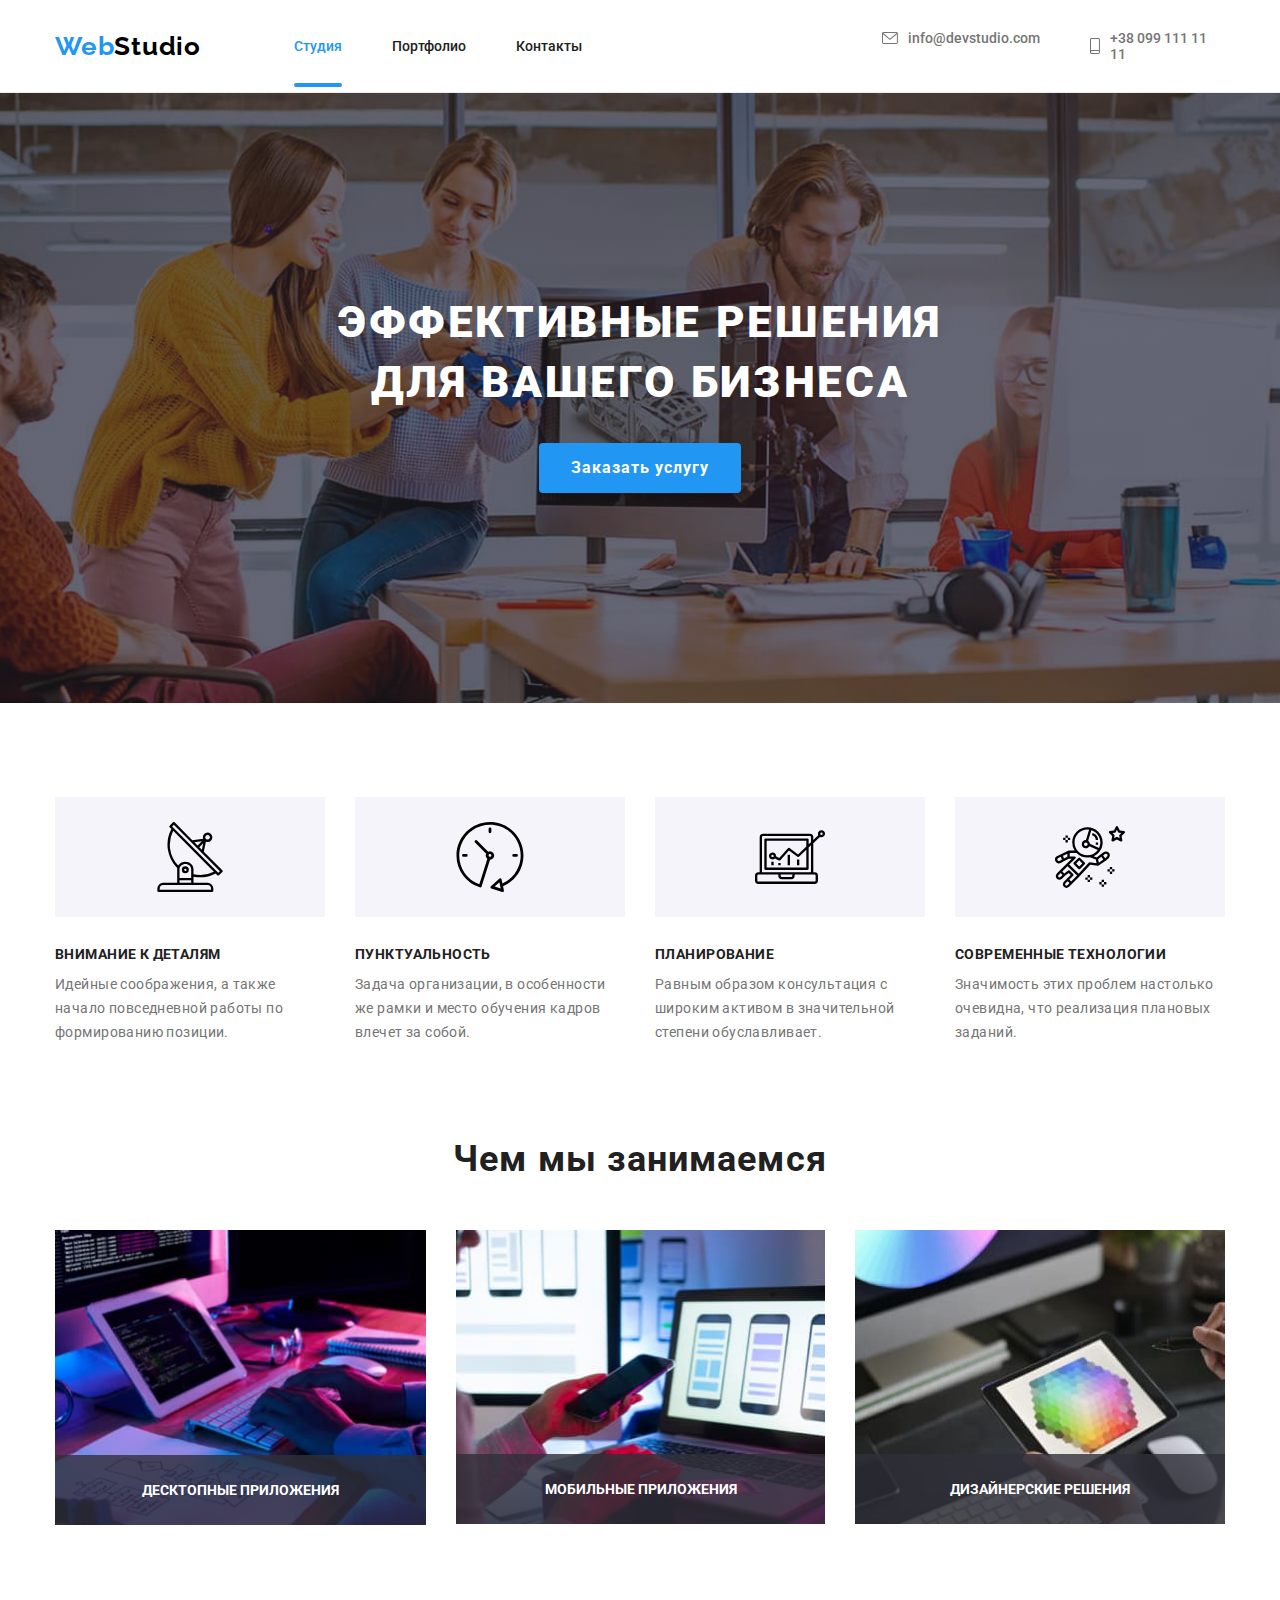
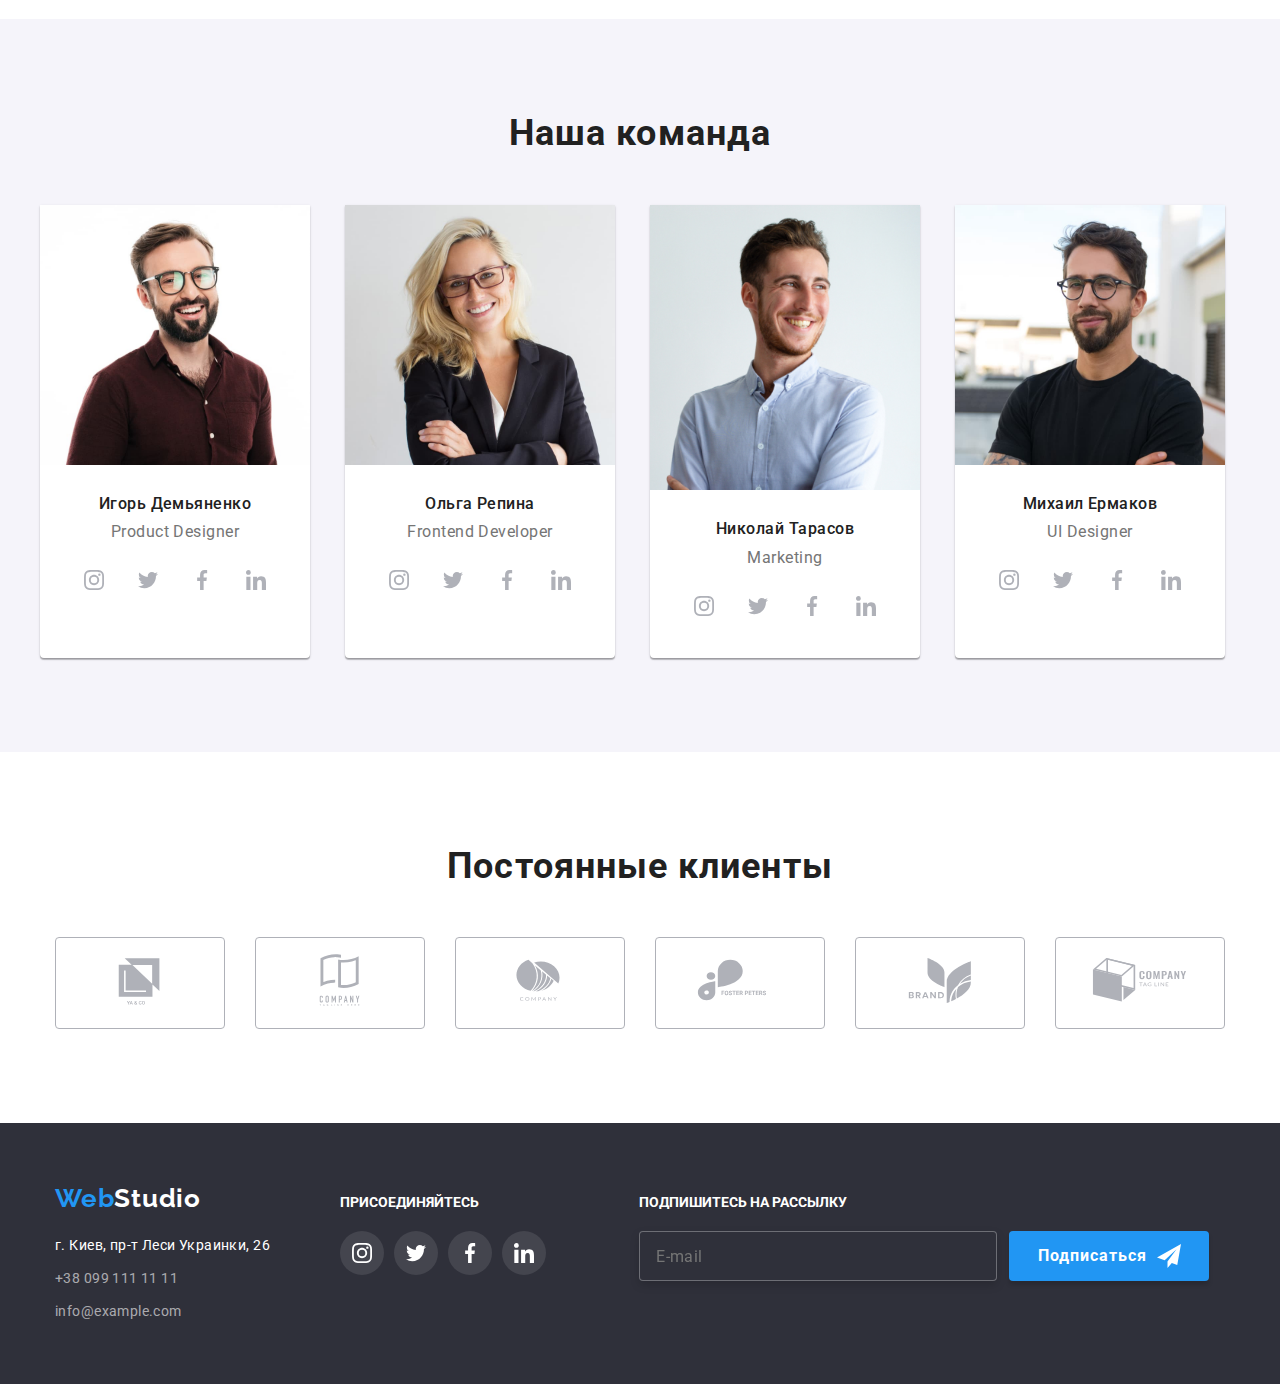
==== commit 46cb2250: "adapr final" ====
--- a/index.html
+++ b/index.html
@@ -52,6 +52,12 @@
               >
             </li>
           </ul>
+          <ul class="nav-social list">
+            <li class="nav-social__item">Instagram</li>
+            <li class="nav-social__item">Twitter</li>
+            <li class="nav-social__item">Facebook</li>
+            <li class="nav-social__item">LinkedIn</li>
+          </ul>
         </div>
         <button
           type="button"
@@ -202,6 +208,9 @@
             <li class="task__item">
               <div class="task__name">
                 <img
+                  srcset=" 
+                   ./images/img_pc.jpg 1x 
+                   ./images/img_pc@2x.jpg 2x "
                   class="img"
                   src="./images/img_pc.jpg"
                   alt="Работа на ПК"
@@ -216,6 +225,9 @@
             <li class="task__item">
               <div class="task__name">
                 <img
+                  srcset=" 
+                   ./images/img_phone.jpg 1x 
+                   ./images/img_phone@2x.jpg 2x "
                   class="img"
                   src="./images/img_phone.jpg"
                   alt="Работа на телефоне"
@@ -230,6 +242,9 @@
             <li class="task__item">
               <div class="task__name">
                 <img
+                  srcset=" 
+                   ./images/img_tab.jpg 1x 
+                   ./images/img_tab@2x.jpg 2x "
                   class="img"
                   src="./images/img_tab.jpg"
                   alt="Работа на планшете"
@@ -250,6 +265,9 @@
           <ul class="team__cont team__list list">
             <li class="team__item">
               <img
+                srcset=" 
+                   ./images/img_PD.jpg 1x 
+                   ./images/img_PD@2x.jpg 2x "
                 class="img team__img"
                 src="./images/img_PD.jpg"
                 alt="Product Designer"
@@ -309,6 +327,9 @@
             </li>
             <li class="team__item">
               <img
+                srcset=" 
+                   ./images/img_FD.jpg 1x 
+                   ./images/img_FD@2x.jpg 2x "
                 class="img team__img"
                 src="./images/img_FD.jpg"
                 alt="Frontend Developer"
@@ -368,6 +389,9 @@
             </li>
             <li class="team__item">
               <img
+                srcset=" 
+                   ./images/img_M.jpg 1x 
+                   ./images/img_M@2x.jpg 2x "
                 class="img team__img"
                 src="./images/img_M.jpg"
                 alt="Marketing"
@@ -427,6 +451,9 @@
             </li>
             <li class="team__item">
               <img
+                srcset=" 
+                   ./images/img_UI.jpg 1x 
+                   ./images/img_UI@2x.jpg 2x "
                 class="img team__img"
                 src="./images/img_UI.jpg"
                 alt="UI Designer"
--- a/css/main.min.css
+++ b/css/main.min.css
@@ -1,2 +1,2 @@
-h1,h2,h3,h4,h5,h6,p,ul{margin-top:0;margin-bottom:0}ul{padding-left:0}.body .button{cursor:pointer;border:none}html{-webkit-box-sizing:border-box;box-sizing:border-box}*,*::before,*::after{-webkit-box-sizing:inherit;box-sizing:inherit}img{display:block;max-width:100%;height:auto}.body{font-family:Roboto, sans-serif;font-style:normal;font-weight:400;color:#757575}.container{margin:0 auto;padding-left:15px;padding-right:15px}@media screen and (min-width: 480px){.container{width:480px}}@media screen and (min-width: 768px){.container{width:768px}}@media screen and (min-width: 1200px){.container{width:1200px}}.section{padding-top:60px}@media screen and (min-width: 1200px){.section{padding-top:94px;padding-bottom:94px}}.list,.main .company-list,.task-list,.company-title,.clients-title,.gallery{list-style-type:none;margin:0;padding:0}.title-h2{font-weight:700;font-size:28px;line-height:1.16;text-align:center;letter-spacing:0.03em;color:#212121}@media screen and (max-width: 1199px){.title-h2{margin-bottom:30px}}@media screen and (min-width: 1200px){.title-h2{margin-bottom:50px}}@media screen and (min-width: 1200px){.title-h2{font-size:36px}}.logo{font-family:Raleway, sans-serif;font-weight:700;text-decoration:none;font-size:24px;line-height:1.16;letter-spacing:0.03em;color:#000}@media screen and (min-width: 1200px){.logo{margin-right:93px;font-size:26px;line-height:1.19;margin-bottom:25px;margin-top:25px}}.logo-color{color:#2196f3}.logo-color2{color:#fff}.button{font-weight:700;font-size:16px;font-family:inherit;line-height:1.87;letter-spacing:0.06em;color:#fff;background-color:#2196f3;-webkit-box-shadow:0px 4px 4px rgba(0,0,0,0.15);box-shadow:0px 4px 4px rgba(0,0,0,0.15);border-radius:4px;-webkit-transition:background-color 250ms cubic-bezier(0.4, 0, 0.2, 1);transition:background-color 250ms cubic-bezier(0.4, 0, 0.2, 1)}.button:hover,.button:focus{background-color:#188ce8}.button-hero{display:block;margin:0 auto;padding:10px 32px}.footer_button{position:relative}.button-footer{display:-webkit-box;display:-ms-flexbox;display:flex;padding:10px 62px 10px 29px;margin-left:12px}@media screen and (max-width: 1199px){.button-footer{margin-left:0px;margin-bottom:60px}}.button-footer-icon{position:absolute;fill:white;top:13px;right:28px}.button-modal{display:block;margin:0 auto;padding:10px 55px}.social-network{display:-webkit-box;display:-ms-flexbox;display:flex;-webkit-box-pack:center;-ms-flex-pack:center;justify-content:center}.social-network__item:not(:last-child){margin-right:10px}.social-network__link{display:-webkit-box;display:-ms-flexbox;display:flex;width:44px;height:44px;border-radius:50%;-webkit-box-pack:center;-ms-flex-pack:center;justify-content:center;-webkit-box-align:center;-ms-flex-align:center;align-items:center;cursor:pointer;background-color:rgba(255,255,255,0.1);fill:#fff;-webkit-transition:250ms cubic-bezier(0.4, 0, 0.2, 1);transition:250ms cubic-bezier(0.4, 0, 0.2, 1)}.social-network__link:hover,.social-network__link:focus{background-color:#2196f3;fill:#fff}.social-network-team{margin-top:16px}.social-network-team__item{fill:#afb1b8}.social-network-team__link{background-color:#fff;fill:#afb1b8}.social-network-team__link:hover,.social-network-team__link:focus{-webkit-filter:drop-shadow(0px 4px 4px rgba(0,0,0,0.25));filter:drop-shadow(0px 4px 4px rgba(0,0,0,0.25))}.header{border-bottom:1px solid #ececec;background-color:#fff}.container--nav{position:relative;display:-webkit-box;display:-ms-flexbox;display:flex;-webkit-box-align:center;-ms-flex-align:center;align-items:center}@media screen and (max-width: 767px){.container--nav{-webkit-box-pack:justify;-ms-flex-pack:justify;justify-content:space-between}}@media screen and (min-width: 768px) and (max-width: 1199px){.nav-contact{-webkit-box-orient:vertical;-webkit-box-direction:normal;-ms-flex-direction:column;flex-direction:column}}.nav-page,.nav-contact{display:-webkit-box;display:-ms-flexbox;display:flex;list-style-type:none;margin-left:auto;font-weight:500;font-size:14px}@media screen and (max-width: 767px){.nav-page,.nav-contact{-webkit-box-orient:vertical;-webkit-box-direction:normal;-ms-flex-direction:column;flex-direction:column;font-weight:500;font-size:40px;line-height:1.17;letter-spacing:0.02em}}@media screen and (min-width: 768px) and (max-width: 1199px){.nav-page,.nav-contact{margin-left:88px}}@media screen and (min-width: 768px){.nav-page__item:not(:last-child),.nav-contact__item:not(:last-child){margin-right:50px}}.nav-page__link,.nav-contact__link{padding-top:30px;padding-bottom:0px;position:relative;text-decoration:none;color:#212121;-webkit-transition:250ms cubic-bezier(0.4, 0, 0.2, 1);transition:250ms cubic-bezier(0.4, 0, 0.2, 1)}@media screen and (min-width: 768px){.nav-page__link,.nav-contact__link{padding-top:30px;padding-bottom:30px}}.nav-page__link--color,.nav-contact__link--color{padding-top:10px;padding-bottom:0px;text-decoration:none;color:#757575;-webkit-transition:250ms cubic-bezier(0.4, 0, 0.2, 1);transition:250ms cubic-bezier(0.4, 0, 0.2, 1)}@media screen and (min-width: 1200px){.nav-page__link--color,.nav-contact__link--color{padding-top:30px;padding-bottom:30px}}.nav-page__link--current,.nav-contact__link--current{color:#2196f3}.nav-page__link--current::after,.nav-contact__link--current::after{content:'';position:absolute;left:0;bottom:-3px;width:100%;height:4px;background-color:#2196f3;border-radius:2px}.nav-page__link:hover,.nav-page__link:focus,.nav-contact__link:hover,.nav-contact__link:focus{color:#2196f3;fill:#2196f3}.nav-page__envelope,.nav-page__phone,.nav-contact__envelope,.nav-contact__phone{margin-right:10px;fill:currentColor}.nav-page__link--color,.nav-contact__link--color{display:-webkit-box;display:-ms-flexbox;display:flex;-webkit-box-align:center;-ms-flex-align:center;align-items:center}@media screen and (min-width: 768px) and (max-width: 1200px){.nav-contact__item:last-child{padding-bottom:21px}.nav-contact__item:not(:last-child){padding-top:11px;margin-right:0px}}@media screen and (min-width: 1200px){.nav-contact__item:not(:last-child){margin-left:300px}}.burger{background-color:transparent;border:none;margin:0;padding:0;cursor:pointer}@media screen and (min-width: 768px){.burger{display:none}}.burger__icon-close{display:none}.burger.is-open .burger__icon-close{display:block}.burger.is-open .burger__icon-menu{display:none}.burger__icon{fill:currentColor}.burger:hover,.burger:focus{color:#2196f3}.burger-menu{display:-webkit-box;display:-ms-flexbox;display:flex;-webkit-box-align:center;-ms-flex-align:center;align-items:center}@media screen and (max-width: 767px){.burger-menu{display:none;position:absolute;top:100%;left:0;width:100%;background-color:#fff;padding:48px 40px}}@media screen and (max-width: 767px){.burger-menu.is-open{display:block}}.hero{background-color:#2f303a;padding-top:118px;padding-bottom:118px}@media screen and (min-width: 1200px){.hero{padding-top:200px;padding-bottom:210px}}.hero__title{font-weight:900;font-size:26px;line-height:1.61;text-align:center;letter-spacing:0.06em;text-transform:uppercase;color:#fff;margin-top:0;margin-bottom:30px}@media screen and (min-width: 1200px){.hero__title{font-size:44px;line-height:1.36}}.feature{list-style-type:none}@media screen and (min-width: 768px){.feature{display:-webkit-box;display:-ms-flexbox;display:flex;-ms-flex-wrap:wrap;flex-wrap:wrap;margin-right:-30px}}@media screen and (max-width: 767px){.feature__item{max-width:450px;margin-bottom:30px}}@media screen and (min-width: 768px) and (max-width: 1199px){.feature__item{width:calc((100% - 4 * 15px) / 2);margin-bottom:30px;margin-right:30px}}@media screen and (min-width: 1200px){.feature__item{width:270px}}@media screen and (min-width: 1200px){.feature__item:not(:last-child){margin-right:30px}}.feature__background{display:-webkit-box;display:-ms-flexbox;display:flex;-webkit-box-pack:center;-ms-flex-pack:center;justify-content:center;-webkit-box-align:center;-ms-flex-align:center;align-items:center;width:100%;height:120px;margin-bottom:30px;background-color:#f5f4fa}.feature__title{margin:0;font-weight:700;font-size:14px;line-height:1.14;letter-spacing:0.03em;text-transform:uppercase;color:#212121}.feature__text{margin-top:10px;margin-bottom:0;font-size:14px;line-height:1.71;letter-spacing:0.03em}.overlay{background-image:-webkit-gradient(linear, left bottom, left top, from(rgba(47,48,58,0.4)), to(rgba(47,48,58,0.4))),url(../images/img_overlay.jpg);background-image:linear-gradient(to top, rgba(47,48,58,0.4), rgba(47,48,58,0.4)),url(../images/img_overlay.jpg);max-width:1600px;margin-left:auto;margin-right:auto;background-position:center;background-size:cover;background-repeat:no-repeat}.backdrop{position:fixed;top:0;left:0;width:100%;height:100%;z-index:10;background-color:rgba(0,0,0,0.2);overflow-y:scroll;-webkit-transition:opacity 250ms cubic-bezier(0.4, 0, 0.2, 1),visibility 250ms cubic-bezier(0.4, 0, 0.2, 1);transition:opacity 250ms cubic-bezier(0.4, 0, 0.2, 1),visibility 250ms cubic-bezier(0.4, 0, 0.2, 1)}.backdrop.is-hidden{visibility:hidden;opacity:0;pointer-events:none}.modal-backdrop.is-hidden .modal{opacity:0;-webkit-transform:translate(-50%, -50%) scale(1.5);transform:translate(-50%, -50%) scale(1.5)}.modal{position:absolute;top:50%;left:50%;-webkit-transform:translate(-50%, -50%);transform:translate(-50%, -50%);display:-webkit-box;display:-ms-flexbox;display:flex;-webkit-box-align:center;-ms-flex-align:center;align-items:center;-webkit-box-pack:center;-ms-flex-pack:center;justify-content:center;height:581px;padding:40px;background-color:#fff;-webkit-box-shadow:0px 1px 3px rgba(0,0,0,0.12),0px 1px 1px rgba(0,0,0,0.14),0px 2px 1px rgba(0,0,0,0.2);box-shadow:0px 1px 3px rgba(0,0,0,0.12),0px 1px 1px rgba(0,0,0,0.14),0px 2px 1px rgba(0,0,0,0.2);border-radius:4px;opacity:1;-webkit-transform:translate(-50%, -50%) scale(1);transform:translate(-50%, -50%) scale(1);-webkit-transition:opacity 250ms cubic-bezier(0.4, 0, 0.2, 1),-webkit-transform 250ms cubic-bezier(0.4, 0, 0.2, 1);transition:opacity 250ms cubic-bezier(0.4, 0, 0.2, 1),-webkit-transform 250ms cubic-bezier(0.4, 0, 0.2, 1);transition:transform 250ms cubic-bezier(0.4, 0, 0.2, 1),opacity 250ms cubic-bezier(0.4, 0, 0.2, 1);transition:transform 250ms cubic-bezier(0.4, 0, 0.2, 1),opacity 250ms cubic-bezier(0.4, 0, 0.2, 1),-webkit-transform 250ms cubic-bezier(0.4, 0, 0.2, 1)}.close-button{position:absolute;top:8px;right:8px;display:-webkit-box;display:-ms-flexbox;display:flex;-webkit-box-pack:center;-ms-flex-pack:center;justify-content:center;-webkit-box-align:center;-ms-flex-align:center;align-items:center;padding:0;margin:0;width:30px;height:30px;background-color:#fff;border:1px solid rgba(0,0,0,0.1);border-radius:50%;cursor:pointer;-webkit-transition:250ms cubic-bezier(0.4, 0, 0.2, 1);transition:250ms cubic-bezier(0.4, 0, 0.2, 1)}.close-button__icon{fill:currentColor}.close-button:hover,.close-button:focus{color:#2196f3}.order-form__title{display:-webkit-box;display:-ms-flexbox;display:flex;-webkit-box-pack:center;-ms-flex-pack:center;justify-content:center;margin-bottom:12px;font-weight:700;font-size:20px;line-height:1.15;color:#212121}.order-form__field{display:block;margin-bottom:10px;text-align:left}.order-form__label,.order-form__comments__label,.order-form__comments__text{display:inline-block;margin-bottom:4px;font-size:12px;line-height:1.17;letter-spacing:0.01em}.order-form__input-container{position:relative;display:block}.order-form__input{display:-webkit-box;display:-ms-flexbox;display:flex;width:100%;height:40px;padding:12px 16px;padding-left:42px;line-height:1.14;letter-spacing:0.01em;color:#757575;border:1px solid rgba(33,33,33,0.2);border-radius:4px;-webkit-transition:border-color 250ms cubic-bezier(0.4, 0, 0.2, 1);transition:border-color 250ms cubic-bezier(0.4, 0, 0.2, 1)}.order-form__icon{position:absolute;top:50%;left:13px;color:#212121;fill:currentColor;-webkit-transform:translateY(-50%);transform:translateY(-50%);-webkit-transition:color 250ms cubic-bezier(0.4, 0, 0.2, 1);transition:color 250ms cubic-bezier(0.4, 0, 0.2, 1)}.order-form__field:focus-within .order-form__input,.order-form__field:focus-within .order-form__comments__text{outline:0;border-color:#2196f3}.order-form__field:focus-within .order-form__icon{color:#2196f3}.order-form__comments{margin-bottom:20px}.order-form__comments__text{display:-webkit-box;display:-ms-flexbox;display:flex;width:100%;height:120px;padding:12px 16px;resize:none;color:#757575;border:1px solid rgba(33,33,33,0.2);border-radius:4px;-webkit-transition:border-color 250ms cubic-bezier(0.4, 0, 0.2, 1);transition:border-color 250ms cubic-bezier(0.4, 0, 0.2, 1)}.order-form__comments::-webkit-input-placeholder{color:rgba(117,117,117,0.5)}.order-form__comments:-ms-input-placeholder{color:rgba(117,117,117,0.5)}.order-form__comments::-ms-input-placeholder{color:rgba(117,117,117,0.5)}.order-form__comments::placeholder{color:rgba(117,117,117,0.5)}.checkbox{display:-webkit-box;display:-ms-flexbox;display:flex;-webkit-box-pack:center;-ms-flex-pack:center;justify-content:center;-webkit-box-align:center;-ms-flex-align:center;align-items:center;margin-bottom:30px;width:100%}.checkbox__container{position:relative;display:block;width:16px;height:15px;margin-right:8px;cursor:pointer}.checkbox__icon-checked{position:absolute;top:0;left:0;width:16px;height:15px;-webkit-transform:scale(0.2);transform:scale(0.2);opacity:0;-webkit-transition:opacity 250ms cubic-bezier(0.4, 0, 0.2, 1),-webkit-transform 250ms cubic-bezier(0.4, 0, 0.2, 1);transition:opacity 250ms cubic-bezier(0.4, 0, 0.2, 1),-webkit-transform 250ms cubic-bezier(0.4, 0, 0.2, 1);transition:transform 250ms cubic-bezier(0.4, 0, 0.2, 1),opacity 250ms cubic-bezier(0.4, 0, 0.2, 1);transition:transform 250ms cubic-bezier(0.4, 0, 0.2, 1),opacity 250ms cubic-bezier(0.4, 0, 0.2, 1),-webkit-transform 250ms cubic-bezier(0.4, 0, 0.2, 1)}.checkbox__icon-unchecked{position:absolute;top:0;left:0;display:block;width:16px;height:15px;border:2px solid #757575;border-radius:2px;-webkit-transition:border-color 250ms cubic-bezier(0.4, 0, 0.2, 1),border-color 250ms cubic-bezier(0.4, 0, 0.2, 1);transition:border-color 250ms cubic-bezier(0.4, 0, 0.2, 1),border-color 250ms cubic-bezier(0.4, 0, 0.2, 1)}.checkbox__label{cursor:pointer;font-size:14px;line-height:1.71;letter-spacing:0.03em;color:#757575}.checkbox__link{color:#2196f3;-webkit-text-decoration-line:underline;text-decoration-line:underline}.checkbox__input{position:absolute;white-space:nowrap;width:1px;height:1px;overflow:hidden;border:0;padding:0;clip:rect(0 0 0 0);-webkit-clip-path:inset(50%);clip-path:inset(50%);margin:-1px}.checkbox__input:checked+.checkbox__icon-checked{-webkit-transform:scale(1);transform:scale(1);opacity:1}.checkbox__input:checked ~ .checkbox__icon-unchecked{border-color:#2196f3}.checkbox__input:focus ~ .checkbox__icon-unchecked,.checkbox__input:hover ~ .checkbox__icon-unchecked{border-color:#2196f3}.checkbox__input:focus:checked ~ .checkbox__icon-unchecked,.checkbox__input:hover:checked ~ .checkbox__icon-unchecked{border-color:#2196f3}.team{background-color:#f5f4fa}@media screen and (min-width: 768px){.team__cont{display:-webkit-box;display:-ms-flexbox;display:flex;-ms-flex-wrap:wrap;flex-wrap:wrap;margin-left:-15px}}@media screen and (min-width: 1200px){.team__cont{-webkit-box-pack:justify;-ms-flex-pack:justify;justify-content:space-between}}.team__item{background-color:#fff;-webkit-box-shadow:0px 1px 3px rgba(0,0,0,0.12),0px 1px 1px rgba(0,0,0,0.14),0px 2px 1px rgba(0,0,0,0.2);box-shadow:0px 1px 3px rgba(0,0,0,0.12),0px 1px 1px rgba(0,0,0,0.14),0px 2px 1px rgba(0,0,0,0.2);border-radius:0px 0px 4px 4px}@media screen and (max-width: 767px){.team__item{max-width:450px;margin-bottom:30px}}@media screen and (min-width: 768px) and (max-width: 1199px){.team__item{width:calc((100% - 4 * 15px) / 2);margin-bottom:30px;margin-left:15px;margin-right:15px}}@media screen and (min-width: 1200px){.team__list:not(:last-child){margin-right:30px}}@media screen and (max-width: 1199px){.team__img{width:100%}}.team__party{padding-bottom:10px;font-weight:500;font-size:16px;line-height:1.18;text-align:center;letter-spacing:0.03em;color:#212121}.team__post{font-size:16px;line-height:1.18;text-align:center;letter-spacing:0.03em}.team__text{padding-top:30px;padding-bottom:30px}.task{padding-top:0px}@media screen and (max-width: 1199px){.task{display:none}}.task__container{width:100%;height:70px;position:absolute;display:-webkit-box;display:-ms-flexbox;display:flex;-webkit-box-pack:center;-ms-flex-pack:center;justify-content:center;-webkit-box-align:center;-ms-flex-align:center;align-items:center;bottom:0px;left:0px;color:#fff;background-color:rgba(47,48,58,0.8)}.task__name{position:relative}.task__text{font-size:14px;font-weight:700}.task__list{display:-webkit-box;display:-ms-flexbox;display:flex;-webkit-box-pack:justify;-ms-flex-pack:justify;justify-content:space-between}.task__item:not(:last-child){margin-right:30px}.clients__list{display:-webkit-box;display:-ms-flexbox;display:flex;list-style-type:none;padding:0}@media screen and (max-width: 1199px){.clients__list{-ms-flex-wrap:wrap;flex-wrap:wrap;margin-left:-15px;margin-right:-15px}}.clients__item{border-radius:4px;border:1px solid #afb1b8;display:-webkit-box;display:-ms-flexbox;display:flex;-webkit-box-align:center;-ms-flex-align:center;align-items:center;-webkit-box-pack:center;-ms-flex-pack:center;justify-content:center;height:92px}@media screen and (max-width: 767px){.clients__item{-ms-flex-wrap:wrap;flex-wrap:wrap;width:calc((100% - 4 * 15px) / 2);margin-bottom:30px;margin-left:15px;margin-right:15px}}@media screen and (min-width: 768px) and (max-width: 1199px){.clients__item{-ms-flex-wrap:wrap;flex-wrap:wrap;width:calc((100% - 6 * 15px) / 3);margin-bottom:30px;margin-left:15px;margin-right:15px}}@media screen and (min-width: 1200px){.clients__item{width:170px}.clients__item:not(:last-child){margin-right:30px}}.clients__link{fill:#afb1b8;-webkit-transition:250ms cubic-bezier(0.4, 0, 0.2, 1);transition:250ms cubic-bezier(0.4, 0, 0.2, 1)}.clients__link:hover,.clients__link:focus{border:1px solid #2196f3;fill:#2196f3}.filter,.gallery{list-style-type:none;font-size:14px}.filter{display:-webkit-box;display:-ms-flexbox;display:flex;-webkit-box-pack:center;-ms-flex-pack:center;justify-content:center}.filter__container:not(:last-child){margin-right:8px}.filter__button{padding:6px 22px;letter-spacing:0.06em;color:#212121;font-family:inherit;font-weight:500;font-size:16px;line-height:1.62;letter-spacing:0.03em;background-color:#f5f4fa;border-radius:4px;-webkit-transition:250ms cubic-bezier(0.4, 0, 0.2, 1);transition:250ms cubic-bezier(0.4, 0, 0.2, 1)}.filter__button:hover,.filter__button:focus{background-color:#2196f3;-webkit-box-shadow:0px 3px 1px rgba(0,0,0,0.1),0px 1px 2px rgba(0,0,0,0.08),0px 2px 2px rgba(0,0,0,0.12);box-shadow:0px 3px 1px rgba(0,0,0,0.1),0px 1px 2px rgba(0,0,0,0.08),0px 2px 2px rgba(0,0,0,0.12);color:#fff}.filter__button--current{background-color:#2196f3;color:#fff}.gallery{display:-webkit-box;display:-ms-flexbox;display:flex;-ms-flex-wrap:wrap;flex-wrap:wrap;margin-top:50px}.card{margin-right:30px;margin-bottom:30px}.card:nth-child(3n){margin-right:0px}.card:nth-last-child(-n+3){margin-bottom:0}.card__link{text-decoration:none;-ms-scroll-snap-type:none;scroll-snap-type:none;display:inline-block;-webkit-transition:250ms cubic-bezier(0.4, 0, 0.2, 1);transition:250ms cubic-bezier(0.4, 0, 0.2, 1)}.card__link:hover{-webkit-box-shadow:0px 1px 1px rgba(0,0,0,0.12),0px 4px 4px rgba(0,0,0,0.06),1px 4px 6px rgba(0,0,0,0.16);box-shadow:0px 1px 1px rgba(0,0,0,0.12),0px 4px 4px rgba(0,0,0,0.06),1px 4px 6px rgba(0,0,0,0.16)}.card__name{margin-bottom:4px;font-weight:700;font-size:18px;line-height:2;letter-spacing:0.06em;color:#212121}.card__comment{font-size:16px;line-height:1.88;letter-spacing:0.03em;color:#757575}.card__container{position:relative;overflow:hidden}.card__text-container{padding:20px 24px;border:1px solid #eee}.card__img{display:block;max-width:100%;height:auto}.card__text{padding:63px 24px}.card__thumb{width:100%;height:100%;top:0px;left:0px;color:#fff;position:absolute;background-color:rgba(33,150,243,0.9);font-size:18px;line-height:1.55;letter-spacing:0.03em;-webkit-transform:translateY(100%);transform:translateY(100%);-webkit-transition:250ms cubic-bezier(0.4, 0, 0.2, 1);transition:250ms cubic-bezier(0.4, 0, 0.2, 1)}.card__link:hover .card__thumb,.card__link:focus .card__thumb{-webkit-transform:translateY(0);transform:translateY(0)}.footer{background-color:#2f303a}.footer__title{margin-top:0;margin-bottom:20px;font-style:bold;font-size:14px;line-height:1.14;color:#fff}@media screen and (max-width: 1199px){.footer__title{letter-spacing:0.03em}}@media screen and (min-width: 768px){.connect-footer{display:-webkit-box;display:-ms-flexbox;display:flex;-webkit-box-orient:horizontal;-webkit-box-direction:normal;-ms-flex-direction:row;flex-direction:row;-ms-flex-line-pack:center;align-content:center;-ms-flex-pack:distribute;justify-content:space-around}}.adress{padding:60px 0px}@media screen and (max-width: 1199px){.adress{display:-webkit-box;display:-ms-flexbox;display:flex;-webkit-box-orient:vertical;-webkit-box-direction:normal;-ms-flex-direction:column;flex-direction:column;-webkit-box-align:center;-ms-flex-align:center;align-items:center}}.container--footer{display:-webkit-box;display:-ms-flexbox;display:flex}@media screen and (max-width: 1199px){.container--footer{-webkit-box-orient:vertical;-webkit-box-direction:normal;-ms-flex-direction:column;flex-direction:column}}@media screen and (max-width: 767px){.container--footer{-webkit-box-align:center;-ms-flex-align:center;align-items:center}}.content{padding-top:72px}@media screen and (max-width: 767px){.content{padding-top:0px;display:-webkit-box;display:-ms-flexbox;display:flex;-webkit-box-orient:vertical;-webkit-box-direction:normal;-ms-flex-direction:column;flex-direction:column;-webkit-box-align:center;-ms-flex-align:center;align-items:center}}@media screen and (min-width: 768px) and (max-width: 1199px){.content{padding-top:65px;-webkit-box-align:center;-ms-flex-align:center;align-items:center;display:-webkit-box;display:-ms-flexbox;display:flex;-webkit-box-orient:vertical;-webkit-box-direction:normal;-ms-flex-direction:column;flex-direction:column}}.footer-adress{list-style-type:none;padding-top:20px}@media screen and (min-width: 1200px){.footer-adress{margin-right:70px}}@media screen and (max-width: 1199px){.footer-adress{display:-webkit-box;display:-ms-flexbox;display:flex;-webkit-box-orient:vertical;-webkit-box-direction:normal;-ms-flex-direction:column;flex-direction:column;-webkit-box-align:center;-ms-flex-align:center;align-items:center}}.footer-adress__item:not(:last-child){margin-bottom:9px}.footer-adress__link{text-decoration:none;font-style:normal;font-size:14px;line-height:1.71;letter-spacing:0.03em;color:#fff}.footer-adress__telmail{color:rgba(255,255,255,0.6)}.footer-adress__link:hover{color:#2196f3}.footer-connect{margin-top:60px;display:-webkit-box;display:-ms-flexbox;display:flex;-webkit-box-orient:vertical;-webkit-box-direction:normal;-ms-flex-direction:column;flex-direction:column}@media screen and (max-width: 1199px){.footer-connect{-webkit-box-align:center;-ms-flex-align:center;align-items:center}}@media screen and (min-width: 768px){.footer-connect{margin-top:0px}}@media screen and (min-width: 1200px){.footer-connect{margin-top:72px;margin-left:93px}}.footer-connect__form{display:-webkit-box;display:-ms-flexbox;display:flex;-webkit-box-align:center;-ms-flex-align:center;align-items:center}@media screen and (max-width: 1199px){.footer-connect__form{-webkit-box-orient:vertical;-webkit-box-direction:normal;-ms-flex-direction:column;flex-direction:column}}.footer-connect__field:focus-within .footer-connect__input{outline:0;border-color:#2196f3}.footer-connect__input{display:-webkit-box;display:-ms-flexbox;display:flex;height:50px;padding:12px 16px;margin-bottom:20px;line-height:1.14;letter-spacing:0.03em;background-color:#2f303a;color:rgba(255,255,255,0.6);border:1px solid rgba(255,255,255,0.3);-webkit-filter:drop-shadow(0px 4px 4px rgba(0,0,0,0.15));filter:drop-shadow(0px 4px 4px rgba(0,0,0,0.15));border-radius:4px;-webkit-transition:border-color 250ms cubic-bezier(0.4, 0, 0.2, 1);transition:border-color 250ms cubic-bezier(0.4, 0, 0.2, 1)}@media screen and (min-width: 480px) and (max-width: 1199px){.footer-connect__input{width:450px}}@media screen and (min-width: 1200px){.footer-connect__input{width:358px;margin-bottom:0px}}
+h1,h2,h3,h4,h5,h6,p,ul{margin-top:0;margin-bottom:0}ul{padding-left:0}.body .button{cursor:pointer;border:none}html{-webkit-box-sizing:border-box;box-sizing:border-box}*,*::before,*::after{-webkit-box-sizing:inherit;box-sizing:inherit}img{display:block;max-width:100%;height:auto}.body{font-family:Roboto, sans-serif;font-style:normal;font-weight:400;color:#757575}.container{margin:0 auto;padding-left:15px;padding-right:15px}@media screen and (min-width: 480px){.container{width:480px}}@media screen and (min-width: 768px){.container{width:768px}}@media screen and (min-width: 1200px){.container{width:1200px}}.section{padding-top:60px}@media screen and (min-width: 1200px){.section{padding-top:94px;padding-bottom:94px}}.list,.main .company-list,.task-list,.company-title,.clients-title,.gallery{list-style-type:none;margin:0;padding:0}.title-h2{font-weight:700;font-size:28px;line-height:1.16;text-align:center;letter-spacing:0.03em;color:#212121}@media screen and (max-width: 1199px){.title-h2{margin-bottom:30px}}@media screen and (min-width: 1200px){.title-h2{margin-bottom:50px}}@media screen and (min-width: 1200px){.title-h2{font-size:36px}}.logo{font-family:Raleway, sans-serif;font-weight:700;text-decoration:none;font-size:24px;line-height:1.16;letter-spacing:0.03em;color:#000}@media screen and (min-width: 1200px){.logo{margin-right:93px;font-size:26px;line-height:1.19;margin-bottom:25px;margin-top:25px}}.logo-color{color:#2196f3}.logo-color2{color:#fff}.button{font-weight:700;font-size:16px;font-family:inherit;line-height:1.87;letter-spacing:0.06em;color:#fff;background-color:#2196f3;-webkit-box-shadow:0px 4px 4px rgba(0,0,0,0.15);box-shadow:0px 4px 4px rgba(0,0,0,0.15);border-radius:4px;-webkit-transition:background-color 250ms cubic-bezier(0.4, 0, 0.2, 1);transition:background-color 250ms cubic-bezier(0.4, 0, 0.2, 1)}.button:hover,.button:focus{background-color:#188ce8}.button-hero{display:block;margin:0 auto;padding:10px 32px}.footer_button{position:relative}.button-footer{display:-webkit-box;display:-ms-flexbox;display:flex;padding:10px 62px 10px 29px;margin-left:12px}@media screen and (max-width: 1199px){.button-footer{margin-left:0px;margin-bottom:60px}}.button-footer-icon{position:absolute;fill:white;top:13px;right:28px}.button-modal{display:block;margin:0 auto;padding:10px 55px}.social-network{display:-webkit-box;display:-ms-flexbox;display:flex;-webkit-box-pack:center;-ms-flex-pack:center;justify-content:center}.social-network__item:not(:last-child){margin-right:10px}.social-network__link{display:-webkit-box;display:-ms-flexbox;display:flex;width:44px;height:44px;border-radius:50%;-webkit-box-pack:center;-ms-flex-pack:center;justify-content:center;-webkit-box-align:center;-ms-flex-align:center;align-items:center;cursor:pointer;background-color:rgba(255,255,255,0.1);fill:#fff;-webkit-transition:250ms cubic-bezier(0.4, 0, 0.2, 1);transition:250ms cubic-bezier(0.4, 0, 0.2, 1)}.social-network__link:hover,.social-network__link:focus{background-color:#2196f3;fill:#fff}.social-network-team{margin-top:16px}.social-network-team__item{fill:#afb1b8}.social-network-team__link{background-color:#fff;fill:#afb1b8}.social-network-team__link:hover,.social-network-team__link:focus{-webkit-filter:drop-shadow(0px 4px 4px rgba(0,0,0,0.25));filter:drop-shadow(0px 4px 4px rgba(0,0,0,0.25))}.header{border-bottom:1px solid #ececec;background-color:#fff;position:relative}.container--nav{display:-webkit-box;display:-ms-flexbox;display:flex;-webkit-box-align:center;-ms-flex-align:center;align-items:center}@media screen and (max-width: 767px){.container--nav{-webkit-box-pack:justify;-ms-flex-pack:justify;justify-content:space-between}}@media screen and (min-width: 768px) and (max-width: 1199px){.nav-contact{-webkit-box-orient:vertical;-webkit-box-direction:normal;-ms-flex-direction:column;flex-direction:column}}.nav-page,.nav-contact{display:-webkit-box;display:-ms-flexbox;display:flex;list-style-type:none;margin-left:auto;font-weight:500;font-size:14px}@media screen and (max-width: 767px){.nav-page,.nav-contact{-webkit-box-orient:vertical;-webkit-box-direction:normal;-ms-flex-direction:column;flex-direction:column;font-size:40px;line-height:1.17;letter-spacing:0.02em}}@media screen and (min-width: 768px) and (max-width: 1199px){.nav-page,.nav-contact{margin-left:88px}}@media screen and (min-width: 768px){.nav-page__item:not(:last-child),.nav-contact__item:not(:last-child){margin-right:50px}}.nav-page__link,.nav-contact__link{padding-top:10px;padding-bottom:0px;position:relative;text-decoration:none;color:#212121;-webkit-transition:250ms cubic-bezier(0.4, 0, 0.2, 1);transition:250ms cubic-bezier(0.4, 0, 0.2, 1)}@media screen and (min-width: 1200px){.nav-page__link,.nav-contact__link{padding-top:30px}}@media screen and (min-width: 768px){.nav-page__link,.nav-contact__link{padding-top:30px;padding-bottom:30px}}.nav-page__link--color,.nav-contact__link--color{padding-top:10px;padding-bottom:0px;text-decoration:none;color:#757575;-webkit-transition:250ms cubic-bezier(0.4, 0, 0.2, 1);transition:250ms cubic-bezier(0.4, 0, 0.2, 1)}@media screen and (min-width: 1200px){.nav-page__link--color,.nav-contact__link--color{padding-top:30px;padding-bottom:30px}}.nav-page__link--current,.nav-contact__link--current{color:#2196f3}.nav-page__link--current::after,.nav-contact__link--current::after{content:'';position:absolute;left:0;bottom:-3px;width:100%;height:4px;background-color:#2196f3;border-radius:2px}.nav-page__link:hover,.nav-page__link:focus,.nav-contact__link:hover,.nav-contact__link:focus{color:#2196f3;fill:#2196f3}.nav-page__envelope,.nav-page__phone,.nav-contact__envelope,.nav-contact__phone{margin-right:10px;fill:currentColor}@media screen and (max-width: 767px){.nav-page__envelope,.nav-page__phone,.nav-contact__envelope,.nav-contact__phone{display:none}}.nav-page__link--color,.nav-contact__link--color{display:-webkit-box;display:-ms-flexbox;display:flex;-webkit-box-align:center;-ms-flex-align:center;align-items:center}@media screen and (max-width: 767px){.nav-contact__item:last-child{font-size:24px;line-height:1.16;letter-spacing:0.02em}.nav-contact__item:not(:last-child){font-size:34px;line-height:1.17;letter-spacing:0.02em;color:#2196f3}}@media screen and (min-width: 768px) and (max-width: 1200px){.nav-contact__item:last-child{padding-bottom:21px}.nav-contact__item:not(:last-child){padding-top:11px;margin-right:0px}}@media screen and (max-width: 767px){.nav-contact__item:not(:last-child){margin-top:306px}}@media screen and (min-width: 1200px){.nav-contact__item:not(:last-child){margin-left:300px}}@media screen and (max-width: 767px){.nav-page__item{margin-bottom:32px}}.burger{background-color:transparent;border:none;margin:0;padding:0;cursor:pointer}@media screen and (min-width: 768px){.burger{display:none}}.burger__icon-close{display:none}.burger.is-open .burger__icon-close{display:block}.burger.is-open .burger__icon-menu{display:none}.burger__icon{fill:currentColor}.burger:hover,.burger:focus{color:#2196f3}.nav-social{display:-webkit-box;display:-ms-flexbox;display:flex;margin-top:64px;font-size:18px;line-height:1.22;letter-spacing:0.02em;color:#2196f3}.nav-social__item:not(:last-child)::after{content:'';border:1px solid rgba(33,33,33,0.2);-webkit-transform:rotate(90deg);transform:rotate(90deg);margin-left:10px;margin-right:10px}@media screen and (min-width: 768px){.nav-social{display:none}}.burger-menu{display:-webkit-box;display:-ms-flexbox;display:flex;-webkit-box-align:center;-ms-flex-align:center;align-items:center}@media screen and (max-width: 767px){.burger-menu{display:none;position:absolute;top:100%;left:0;width:100%;background-color:#fff;padding:48px 40px;z-index:20}}@media screen and (max-width: 767px){.burger-menu.is-open{display:block}}.hero{background-color:#2f303a;padding-top:118px;padding-bottom:118px}@media screen and (min-width: 1200px){.hero{padding-top:200px;padding-bottom:210px}}.hero__title{font-weight:900;font-size:26px;line-height:1.61;text-align:center;letter-spacing:0.06em;text-transform:uppercase;color:#fff;margin-top:0;margin-bottom:30px}@media screen and (min-width: 1200px){.hero__title{font-size:44px;line-height:1.36}}.feature{list-style-type:none}@media screen and (min-width: 768px){.feature{display:-webkit-box;display:-ms-flexbox;display:flex;-ms-flex-wrap:wrap;flex-wrap:wrap;margin-right:-30px}}@media screen and (max-width: 767px){.feature__item{max-width:450px;margin-bottom:30px}}@media screen and (min-width: 768px) and (max-width: 1199px){.feature__item{width:calc((100% - 4 * 15px) / 2);margin-bottom:30px;margin-right:30px}}@media screen and (min-width: 1200px){.feature__item{width:270px}}@media screen and (min-width: 1200px){.feature__item:not(:last-child){margin-right:30px}}.feature__background{display:-webkit-box;display:-ms-flexbox;display:flex;-webkit-box-pack:center;-ms-flex-pack:center;justify-content:center;-webkit-box-align:center;-ms-flex-align:center;align-items:center;width:100%;height:120px;margin-bottom:30px;background-color:#f5f4fa}.feature__title{margin:0;font-weight:700;font-size:14px;line-height:1.14;letter-spacing:0.03em;text-transform:uppercase;color:#212121}.feature__text{margin-top:10px;margin-bottom:0;font-size:14px;line-height:1.71;letter-spacing:0.03em}.overlay{background-image:-webkit-gradient(linear, left bottom, left top, from(rgba(47,48,58,0.4)), to(rgba(47,48,58,0.4))),url(../images/img_overlay.jpg);background-image:linear-gradient(to top, rgba(47,48,58,0.4), rgba(47,48,58,0.4)),url(../images/img_overlay.jpg);max-width:1600px;margin-left:auto;margin-right:auto;background-position:center;background-size:cover;background-repeat:no-repeat}@media screen and (-webkit-min-device-pixel-ratio: 2), screen and (min-resolution: 2dppx){.overlay{background-image:-webkit-gradient(linear, left bottom, left top, from(rgba(47,48,58,0.4)), to(rgba(47,48,58,0.4))),url(../images/img_overlay@2x.jpg);background-image:linear-gradient(to top, rgba(47,48,58,0.4), rgba(47,48,58,0.4)),url(../images/img_overlay@2x.jpg)}}@media screen and (max-width: 767px){.overlay{background-image:-webkit-gradient(linear, left bottom, left top, from(rgba(47,48,58,0.4)), to(rgba(47,48,58,0.4))),url(../images/img_overlay_mobile.jpg);background-image:linear-gradient(to top, rgba(47,48,58,0.4), rgba(47,48,58,0.4)),url(../images/img_overlay_mobile.jpg)}}@media screen and (max-width: 767px) and (-webkit-min-device-pixel-ratio: 2), screen and (max-width: 767px) and (min-resolution: 2dppx){.overlay{background-image:-webkit-gradient(linear, left bottom, left top, from(rgba(47,48,58,0.4)), to(rgba(47,48,58,0.4))),url(../images/img_overlay_mobile@2x.jpg);background-image:linear-gradient(to top, rgba(47,48,58,0.4), rgba(47,48,58,0.4)),url(../images/img_overlay_mobile@2x.jpg)}}@media screen and (min-width: 768px) and (max-width: 1199px){.overlay{background-image:-webkit-gradient(linear, left bottom, left top, from(rgba(47,48,58,0.4)), to(rgba(47,48,58,0.4))),url(../images/img_overlay_tablet.jpg);background-image:linear-gradient(to top, rgba(47,48,58,0.4), rgba(47,48,58,0.4)),url(../images/img_overlay_tablet.jpg)}}@media screen and (min-width: 768px) and (max-width: 1199px) and (-webkit-min-device-pixel-ratio: 2), screen and (min-width: 768px) and (max-width: 1199px) and (min-resolution: 2dppx){.overlay{background-image:-webkit-gradient(linear, left bottom, left top, from(rgba(47,48,58,0.4)), to(rgba(47,48,58,0.4))),url(../images/img_overlay_tablet@2x.jpg);background-image:linear-gradient(to top, rgba(47,48,58,0.4), rgba(47,48,58,0.4)),url(../images/img_overlay_tablet@2x.jpg)}}.backdrop{position:fixed;top:0;left:0;width:100%;height:100%;z-index:10;background-color:rgba(0,0,0,0.2);overflow-y:scroll;-webkit-transition:opacity 250ms cubic-bezier(0.4, 0, 0.2, 1),visibility 250ms cubic-bezier(0.4, 0, 0.2, 1);transition:opacity 250ms cubic-bezier(0.4, 0, 0.2, 1),visibility 250ms cubic-bezier(0.4, 0, 0.2, 1)}.backdrop.is-hidden{visibility:hidden;opacity:0;pointer-events:none}.modal-backdrop.is-hidden .modal{opacity:0;-webkit-transform:translate(-50%, -50%) scale(1.5);transform:translate(-50%, -50%) scale(1.5)}.modal{position:absolute;top:50%;left:50%;-webkit-transform:translate(-50%, -50%);transform:translate(-50%, -50%);display:-webkit-box;display:-ms-flexbox;display:flex;-webkit-box-align:center;-ms-flex-align:center;align-items:center;-webkit-box-pack:center;-ms-flex-pack:center;justify-content:center;max-width:528px;padding:40px;background-color:#fff;-webkit-box-shadow:0px 1px 3px rgba(0,0,0,0.12),0px 1px 1px rgba(0,0,0,0.14),0px 2px 1px rgba(0,0,0,0.2);box-shadow:0px 1px 3px rgba(0,0,0,0.12),0px 1px 1px rgba(0,0,0,0.14),0px 2px 1px rgba(0,0,0,0.2);border-radius:4px;opacity:1;-webkit-transform:translate(-50%, -50%) scale(1);transform:translate(-50%, -50%) scale(1);-webkit-transition:opacity 250ms cubic-bezier(0.4, 0, 0.2, 1),-webkit-transform 250ms cubic-bezier(0.4, 0, 0.2, 1);transition:opacity 250ms cubic-bezier(0.4, 0, 0.2, 1),-webkit-transform 250ms cubic-bezier(0.4, 0, 0.2, 1);transition:transform 250ms cubic-bezier(0.4, 0, 0.2, 1),opacity 250ms cubic-bezier(0.4, 0, 0.2, 1);transition:transform 250ms cubic-bezier(0.4, 0, 0.2, 1),opacity 250ms cubic-bezier(0.4, 0, 0.2, 1),-webkit-transform 250ms cubic-bezier(0.4, 0, 0.2, 1)}@media screen and (min-width: 480px) and (max-width: 1199px){.modal{width:450px}}.close-button{position:absolute;top:8px;right:8px;display:-webkit-box;display:-ms-flexbox;display:flex;-webkit-box-pack:center;-ms-flex-pack:center;justify-content:center;-webkit-box-align:center;-ms-flex-align:center;align-items:center;padding:0;margin:0;width:30px;height:30px;background-color:#fff;border:1px solid rgba(0,0,0,0.1);border-radius:50%;cursor:pointer;-webkit-transition:250ms cubic-bezier(0.4, 0, 0.2, 1);transition:250ms cubic-bezier(0.4, 0, 0.2, 1)}.close-button__icon{fill:currentColor}.close-button:hover,.close-button:focus{color:#2196f3}.order-form__title{display:-webkit-box;display:-ms-flexbox;display:flex;-webkit-box-pack:center;-ms-flex-pack:center;justify-content:center;margin-bottom:12px;font-weight:700;font-size:20px;line-height:1.15;color:#212121}@media screen and (max-width: 1199px){.order-form__title{font-size:20px;line-height:1.5;text-align:center;letter-spacing:0.03em}}.order-form__field{display:block;margin-bottom:10px;text-align:left}.order-form__label,.order-form__comments__label,.order-form__comments__text{display:inline-block;margin-bottom:4px;font-size:12px;line-height:1.17;letter-spacing:0.01em}@media screen and (max-width: 1199px){.order-form__label,.order-form__comments__label,.order-form__comments__text{letter-spacing:0.03em}}.order-form__input-container{position:relative;display:block}.order-form__input{display:-webkit-box;display:-ms-flexbox;display:flex;width:100%;height:40px;padding:12px 16px;padding-left:42px;line-height:1.14;letter-spacing:0.01em;color:#757575;border:1px solid rgba(33,33,33,0.2);border-radius:4px;-webkit-transition:border-color 250ms cubic-bezier(0.4, 0, 0.2, 1);transition:border-color 250ms cubic-bezier(0.4, 0, 0.2, 1)}.order-form__icon{position:absolute;top:50%;left:13px;color:#212121;fill:currentColor;-webkit-transform:translateY(-50%);transform:translateY(-50%);-webkit-transition:color 250ms cubic-bezier(0.4, 0, 0.2, 1);transition:color 250ms cubic-bezier(0.4, 0, 0.2, 1)}.order-form__field:focus-within .order-form__input,.order-form__field:focus-within .order-form__comments__text{outline:0;border-color:#2196f3}.order-form__field:focus-within .order-form__icon{color:#2196f3}.order-form__comments{margin-bottom:20px}.order-form__comments__text{display:-webkit-box;display:-ms-flexbox;display:flex;width:100%;height:120px;padding:12px 16px;resize:none;color:#757575;border:1px solid rgba(33,33,33,0.2);border-radius:4px;-webkit-transition:border-color 250ms cubic-bezier(0.4, 0, 0.2, 1);transition:border-color 250ms cubic-bezier(0.4, 0, 0.2, 1)}.order-form__comments::-webkit-input-placeholder{color:rgba(117,117,117,0.5)}.order-form__comments:-ms-input-placeholder{color:rgba(117,117,117,0.5)}.order-form__comments::-ms-input-placeholder{color:rgba(117,117,117,0.5)}.order-form__comments::placeholder{color:rgba(117,117,117,0.5)}.checkbox{display:-webkit-box;display:-ms-flexbox;display:flex;-webkit-box-pack:center;-ms-flex-pack:center;justify-content:center;-webkit-box-align:center;-ms-flex-align:center;align-items:center;margin-bottom:30px;width:100%}.checkbox__container{position:relative;display:block;width:16px;height:15px;margin-right:8px;cursor:pointer}.checkbox__icon-checked{position:absolute;top:0;left:0;width:16px;height:15px;-webkit-transform:scale(0.2);transform:scale(0.2);opacity:0;-webkit-transition:opacity 250ms cubic-bezier(0.4, 0, 0.2, 1),-webkit-transform 250ms cubic-bezier(0.4, 0, 0.2, 1);transition:opacity 250ms cubic-bezier(0.4, 0, 0.2, 1),-webkit-transform 250ms cubic-bezier(0.4, 0, 0.2, 1);transition:transform 250ms cubic-bezier(0.4, 0, 0.2, 1),opacity 250ms cubic-bezier(0.4, 0, 0.2, 1);transition:transform 250ms cubic-bezier(0.4, 0, 0.2, 1),opacity 250ms cubic-bezier(0.4, 0, 0.2, 1),-webkit-transform 250ms cubic-bezier(0.4, 0, 0.2, 1)}.checkbox__icon-unchecked{position:absolute;top:0;left:0;display:block;width:16px;height:15px;border:2px solid #757575;border-radius:2px;-webkit-transition:border-color 250ms cubic-bezier(0.4, 0, 0.2, 1),border-color 250ms cubic-bezier(0.4, 0, 0.2, 1);transition:border-color 250ms cubic-bezier(0.4, 0, 0.2, 1),border-color 250ms cubic-bezier(0.4, 0, 0.2, 1)}.checkbox__label{cursor:pointer;font-size:14px;line-height:1.71;letter-spacing:0.03em;color:#757575}@media screen and (max-width: 1199px){.checkbox__label{display:-webkit-box;display:-ms-flexbox;display:flex;-ms-flex-line-pack:center;align-content:center;-webkit-box-orient:vertical;-webkit-box-direction:normal;-ms-flex-direction:column;flex-direction:column;-webkit-box-align:start;-ms-flex-align:start;align-items:flex-start;margin-left:5px}}.checkbox__link{color:#2196f3;-webkit-text-decoration-line:underline;text-decoration-line:underline}.checkbox__input{position:absolute;white-space:nowrap;width:1px;height:1px;overflow:hidden;border:0;padding:0;clip:rect(0 0 0 0);-webkit-clip-path:inset(50%);clip-path:inset(50%);margin:-1px}.checkbox__input:checked+.checkbox__icon-checked{-webkit-transform:scale(1);transform:scale(1);opacity:1}.checkbox__input:checked ~ .checkbox__icon-unchecked{border-color:#2196f3}.checkbox__input:focus ~ .checkbox__icon-unchecked,.checkbox__input:hover ~ .checkbox__icon-unchecked{border-color:#2196f3}.checkbox__input:focus:checked ~ .checkbox__icon-unchecked,.checkbox__input:hover:checked ~ .checkbox__icon-unchecked{border-color:#2196f3}.team{background-color:#f5f4fa}@media screen and (min-width: 768px){.team__cont{display:-webkit-box;display:-ms-flexbox;display:flex;-ms-flex-wrap:wrap;flex-wrap:wrap;margin-left:-15px}}@media screen and (min-width: 1200px){.team__cont{-webkit-box-pack:justify;-ms-flex-pack:justify;justify-content:space-between}}.team__item{background-color:#fff;-webkit-box-shadow:0px 1px 3px rgba(0,0,0,0.12),0px 1px 1px rgba(0,0,0,0.14),0px 2px 1px rgba(0,0,0,0.2);box-shadow:0px 1px 3px rgba(0,0,0,0.12),0px 1px 1px rgba(0,0,0,0.14),0px 2px 1px rgba(0,0,0,0.2);border-radius:0px 0px 4px 4px}@media screen and (max-width: 767px){.team__item{max-width:450px;margin-bottom:30px}}@media screen and (min-width: 768px) and (max-width: 1199px){.team__item{width:calc((100% - 4 * 15px) / 2);margin-bottom:30px;margin-left:15px;margin-right:15px}}@media screen and (min-width: 1200px){.team__list:not(:last-child){margin-right:30px}}@media screen and (max-width: 1199px){.team__img{width:100%}}.team__party{padding-bottom:10px;font-weight:500;font-size:16px;line-height:1.18;text-align:center;letter-spacing:0.03em;color:#212121}.team__post{font-size:16px;line-height:1.18;text-align:center;letter-spacing:0.03em}.team__text{padding-top:30px;padding-bottom:30px}.task{padding-top:0px}@media screen and (max-width: 1199px){.task{display:none}}.task__container{width:100%;height:70px;position:absolute;display:-webkit-box;display:-ms-flexbox;display:flex;-webkit-box-pack:center;-ms-flex-pack:center;justify-content:center;-webkit-box-align:center;-ms-flex-align:center;align-items:center;bottom:0px;left:0px;color:#fff;background-color:rgba(47,48,58,0.8)}.task__name{position:relative}.task__text{font-size:14px;font-weight:700}.task__list{display:-webkit-box;display:-ms-flexbox;display:flex;-webkit-box-pack:justify;-ms-flex-pack:justify;justify-content:space-between}.task__item:not(:last-child){margin-right:30px}.clients__list{display:-webkit-box;display:-ms-flexbox;display:flex;list-style-type:none;padding:0}@media screen and (max-width: 1199px){.clients__list{-ms-flex-wrap:wrap;flex-wrap:wrap;margin-left:-15px;margin-right:-15px}}.clients__item{border-radius:4px;border:1px solid #afb1b8;display:-webkit-box;display:-ms-flexbox;display:flex;-webkit-box-align:center;-ms-flex-align:center;align-items:center;-webkit-box-pack:center;-ms-flex-pack:center;justify-content:center;height:92px}@media screen and (max-width: 767px){.clients__item{-ms-flex-wrap:wrap;flex-wrap:wrap;width:calc((100% - 4 * 15px) / 2);margin-bottom:30px;margin-left:15px;margin-right:15px}}@media screen and (min-width: 768px) and (max-width: 1199px){.clients__item{-ms-flex-wrap:wrap;flex-wrap:wrap;width:calc((100% - 6 * 15px) / 3);margin-bottom:30px;margin-left:15px;margin-right:15px}}@media screen and (min-width: 1200px){.clients__item{width:170px}.clients__item:not(:last-child){margin-right:30px}}.clients__link{fill:#afb1b8;-webkit-transition:250ms cubic-bezier(0.4, 0, 0.2, 1);transition:250ms cubic-bezier(0.4, 0, 0.2, 1)}.clients__link:hover,.clients__link:focus{border:1px solid #2196f3;fill:#2196f3}.filter,.gallery{list-style-type:none;font-size:14px}.filter{display:-webkit-box;display:-ms-flexbox;display:flex;-webkit-box-pack:center;-ms-flex-pack:center;justify-content:center}@media screen and (max-width: 767px){.filter{-ms-flex-wrap:wrap;flex-wrap:wrap;-webkit-box-pack:start;-ms-flex-pack:start;justify-content:flex-start}}@media screen and (max-width: 767px){.filter__container{margin-bottom:8px}}.filter__container:not(:last-child){margin-right:8px}.filter__button{padding:6px 22px;letter-spacing:0.06em;color:#212121;font-family:inherit;font-weight:500;font-size:16px;line-height:1.62;letter-spacing:0.03em;background-color:#f5f4fa;border-radius:4px;-webkit-transition:250ms cubic-bezier(0.4, 0, 0.2, 1);transition:250ms cubic-bezier(0.4, 0, 0.2, 1)}.filter__button:hover,.filter__button:focus{background-color:#2196f3;-webkit-box-shadow:0px 3px 1px rgba(0,0,0,0.1),0px 1px 2px rgba(0,0,0,0.08),0px 2px 2px rgba(0,0,0,0.12);box-shadow:0px 3px 1px rgba(0,0,0,0.1),0px 1px 2px rgba(0,0,0,0.08),0px 2px 2px rgba(0,0,0,0.12);color:#fff}.filter__button--current{background-color:#2196f3;color:#fff}.gallery{display:-webkit-box;display:-ms-flexbox;display:flex;-ms-flex-wrap:wrap;flex-wrap:wrap;margin-top:50px}@media screen and (min-width: 768px) and (max-width: 1199px){.gallery{margin-right:-30px}}@media screen and (max-width: 1199px){.gallery{margin-top:30px}}.card{margin-right:30px;margin-bottom:30px}@media screen and (max-width: 767px){.card{margin-right:0}}@media screen and (min-width: 768px) and (max-width: 1199px){.card{width:calc((100% - 4 * 15px) / 2);margin-bottom:30px;margin-right:30px}}@media screen and (min-width: 768px) and (max-width: 1199px){.card:nth-child(2n){margin-right:0px}.card:nth-last-child(-n+3){margin-bottom:60}}@media screen and (min-width: 1200px){.card:nth-child(3n){margin-right:0px}.card:nth-last-child(-n+3){margin-bottom:0}}.card__link{text-decoration:none;-ms-scroll-snap-type:none;scroll-snap-type:none;display:inline-block;-webkit-transition:250ms cubic-bezier(0.4, 0, 0.2, 1);transition:250ms cubic-bezier(0.4, 0, 0.2, 1)}.card__link:hover{-webkit-box-shadow:0px 1px 1px rgba(0,0,0,0.12),0px 4px 4px rgba(0,0,0,0.06),1px 4px 6px rgba(0,0,0,0.16);box-shadow:0px 1px 1px rgba(0,0,0,0.12),0px 4px 4px rgba(0,0,0,0.06),1px 4px 6px rgba(0,0,0,0.16)}.card__name{margin-bottom:4px;font-weight:700;font-size:18px;line-height:2;letter-spacing:0.06em;color:#212121}.card__comment{font-size:16px;line-height:1.88;letter-spacing:0.03em;color:#757575}.card__container{position:relative;overflow:hidden}.card__text-container{padding:20px 24px;border:1px solid #eee}.card__img{display:block;max-width:100%;height:auto}@media screen and (min-width: 480px) and (max-width: 767px){.card__img{width:450px}}.card__text{padding:63px 24px}.card__thumb{width:100%;height:100%;top:0px;left:0px;color:#fff;position:absolute;background-color:rgba(33,150,243,0.9);font-size:18px;line-height:1.55;letter-spacing:0.03em;-webkit-transform:translateY(100%);transform:translateY(100%);-webkit-transition:250ms cubic-bezier(0.4, 0, 0.2, 1);transition:250ms cubic-bezier(0.4, 0, 0.2, 1)}.card__link:hover .card__thumb,.card__link:focus .card__thumb{-webkit-transform:translateY(0);transform:translateY(0)}.footer{background-color:#2f303a}.footer__title{margin-top:0;margin-bottom:20px;font-style:bold;font-size:14px;line-height:1.14;color:#fff}@media screen and (max-width: 1199px){.footer__title{letter-spacing:0.03em}}@media screen and (min-width: 768px){.connect-footer{display:-webkit-box;display:-ms-flexbox;display:flex;-webkit-box-orient:horizontal;-webkit-box-direction:normal;-ms-flex-direction:row;flex-direction:row;-ms-flex-line-pack:center;align-content:center;-ms-flex-pack:distribute;justify-content:space-around}}.adress{padding:60px 0px}@media screen and (max-width: 1199px){.adress{display:-webkit-box;display:-ms-flexbox;display:flex;-webkit-box-orient:vertical;-webkit-box-direction:normal;-ms-flex-direction:column;flex-direction:column;-webkit-box-align:center;-ms-flex-align:center;align-items:center}}.container--footer{display:-webkit-box;display:-ms-flexbox;display:flex}@media screen and (max-width: 1199px){.container--footer{-webkit-box-orient:vertical;-webkit-box-direction:normal;-ms-flex-direction:column;flex-direction:column}}@media screen and (max-width: 767px){.container--footer{-webkit-box-align:center;-ms-flex-align:center;align-items:center}}.content{padding-top:72px}@media screen and (max-width: 767px){.content{padding-top:0px;display:-webkit-box;display:-ms-flexbox;display:flex;-webkit-box-orient:vertical;-webkit-box-direction:normal;-ms-flex-direction:column;flex-direction:column;-webkit-box-align:center;-ms-flex-align:center;align-items:center}}@media screen and (min-width: 768px) and (max-width: 1199px){.content{padding-top:65px;-webkit-box-align:center;-ms-flex-align:center;align-items:center;display:-webkit-box;display:-ms-flexbox;display:flex;-webkit-box-orient:vertical;-webkit-box-direction:normal;-ms-flex-direction:column;flex-direction:column}}.footer-adress{list-style-type:none;padding-top:20px}@media screen and (min-width: 1200px){.footer-adress{margin-right:70px}}@media screen and (max-width: 1199px){.footer-adress{display:-webkit-box;display:-ms-flexbox;display:flex;-webkit-box-orient:vertical;-webkit-box-direction:normal;-ms-flex-direction:column;flex-direction:column;-webkit-box-align:center;-ms-flex-align:center;align-items:center}}.footer-adress__item:not(:last-child){margin-bottom:9px}.footer-adress__link{text-decoration:none;font-style:normal;font-size:14px;line-height:1.71;letter-spacing:0.03em;color:#fff}.footer-adress__telmail{color:rgba(255,255,255,0.6)}.footer-adress__link:hover{color:#2196f3}.footer-connect{margin-top:60px;display:-webkit-box;display:-ms-flexbox;display:flex;-webkit-box-orient:vertical;-webkit-box-direction:normal;-ms-flex-direction:column;flex-direction:column}@media screen and (max-width: 1199px){.footer-connect{-webkit-box-align:center;-ms-flex-align:center;align-items:center}}@media screen and (min-width: 768px){.footer-connect{margin-top:0px}}@media screen and (min-width: 1200px){.footer-connect{margin-top:72px;margin-left:93px}}.footer-connect__form{display:-webkit-box;display:-ms-flexbox;display:flex;-webkit-box-align:center;-ms-flex-align:center;align-items:center}@media screen and (max-width: 1199px){.footer-connect__form{-webkit-box-orient:vertical;-webkit-box-direction:normal;-ms-flex-direction:column;flex-direction:column}}.footer-connect__field:focus-within .footer-connect__input{outline:0;border-color:#2196f3}.footer-connect__input{display:-webkit-box;display:-ms-flexbox;display:flex;height:50px;padding:12px 16px;margin-bottom:20px;line-height:1.14;letter-spacing:0.03em;background-color:#2f303a;color:rgba(255,255,255,0.6);border:1px solid rgba(255,255,255,0.3);-webkit-filter:drop-shadow(0px 4px 4px rgba(0,0,0,0.15));filter:drop-shadow(0px 4px 4px rgba(0,0,0,0.15));border-radius:4px;-webkit-transition:border-color 250ms cubic-bezier(0.4, 0, 0.2, 1);transition:border-color 250ms cubic-bezier(0.4, 0, 0.2, 1)}@media screen and (min-width: 480px) and (max-width: 1199px){.footer-connect__input{width:450px}}@media screen and (min-width: 1200px){.footer-connect__input{width:358px;margin-bottom:0px}}
 /*# sourceMappingURL=main.min.css.map */